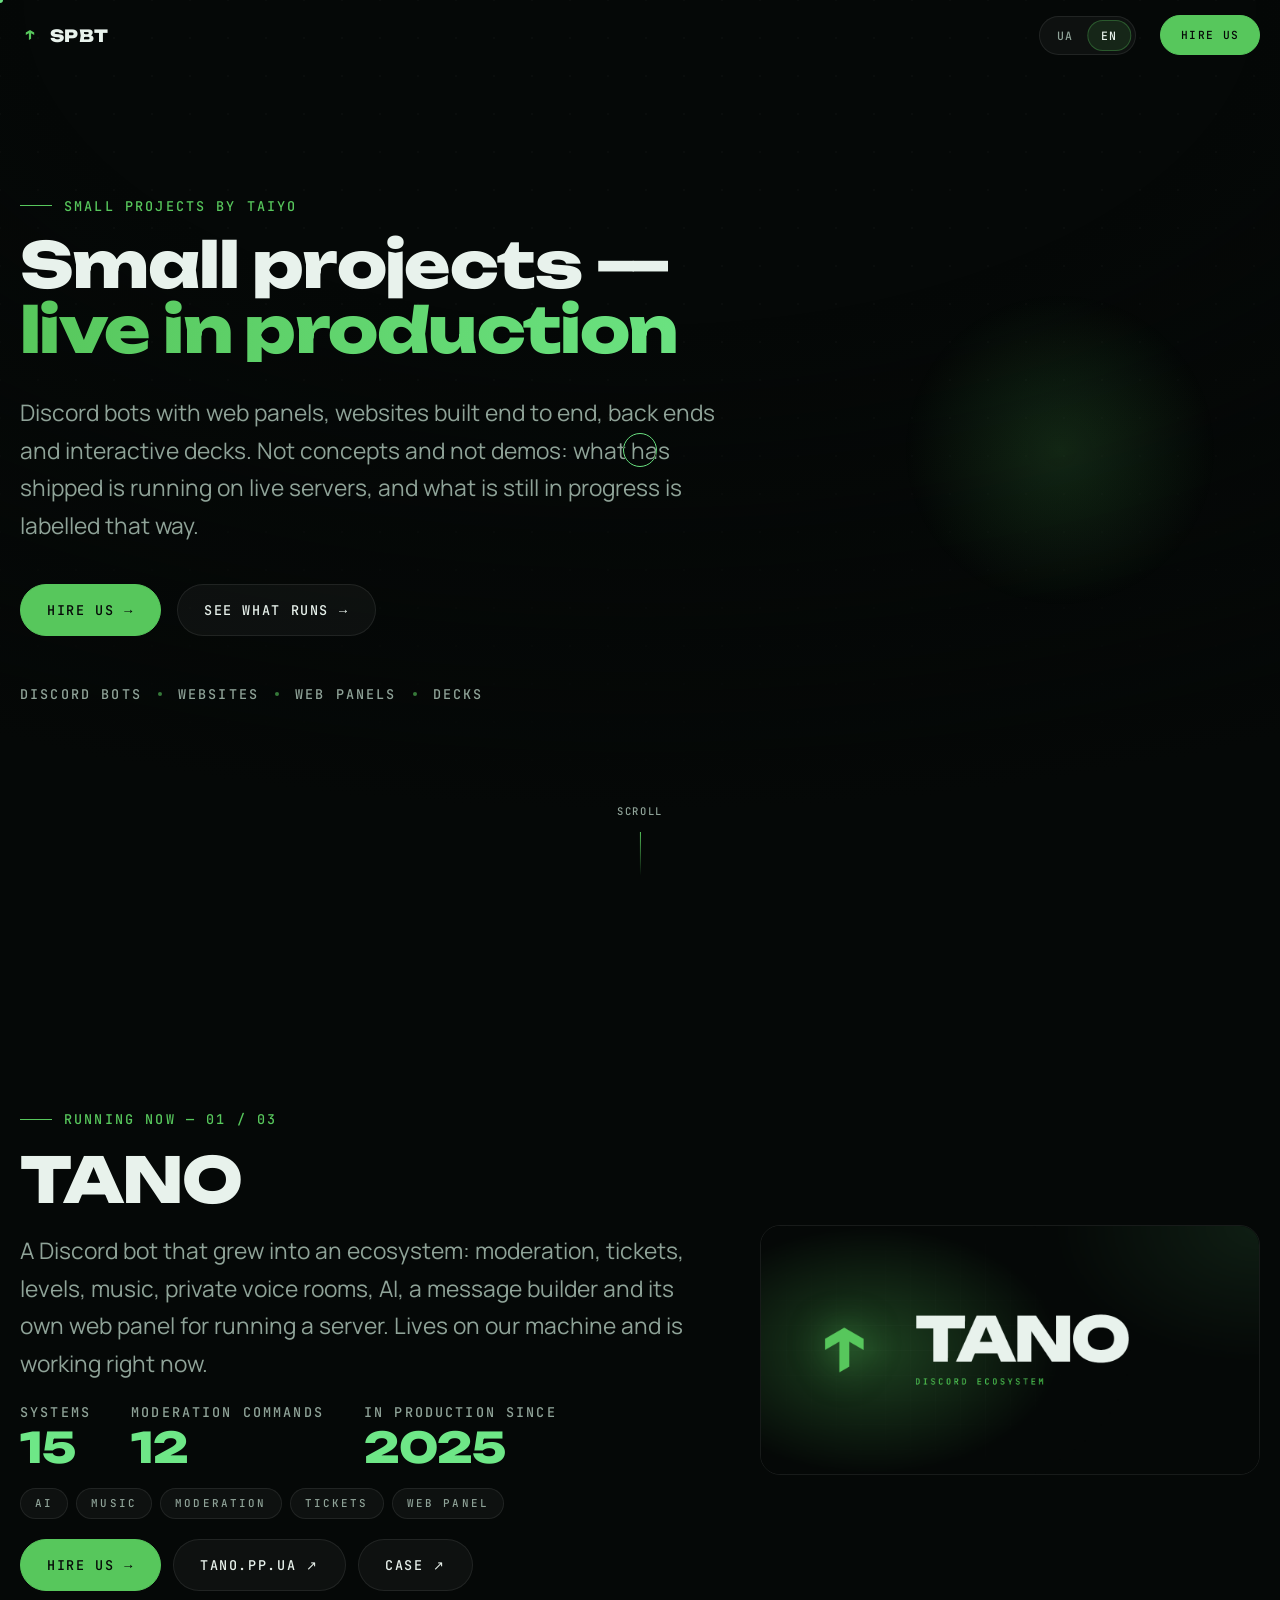
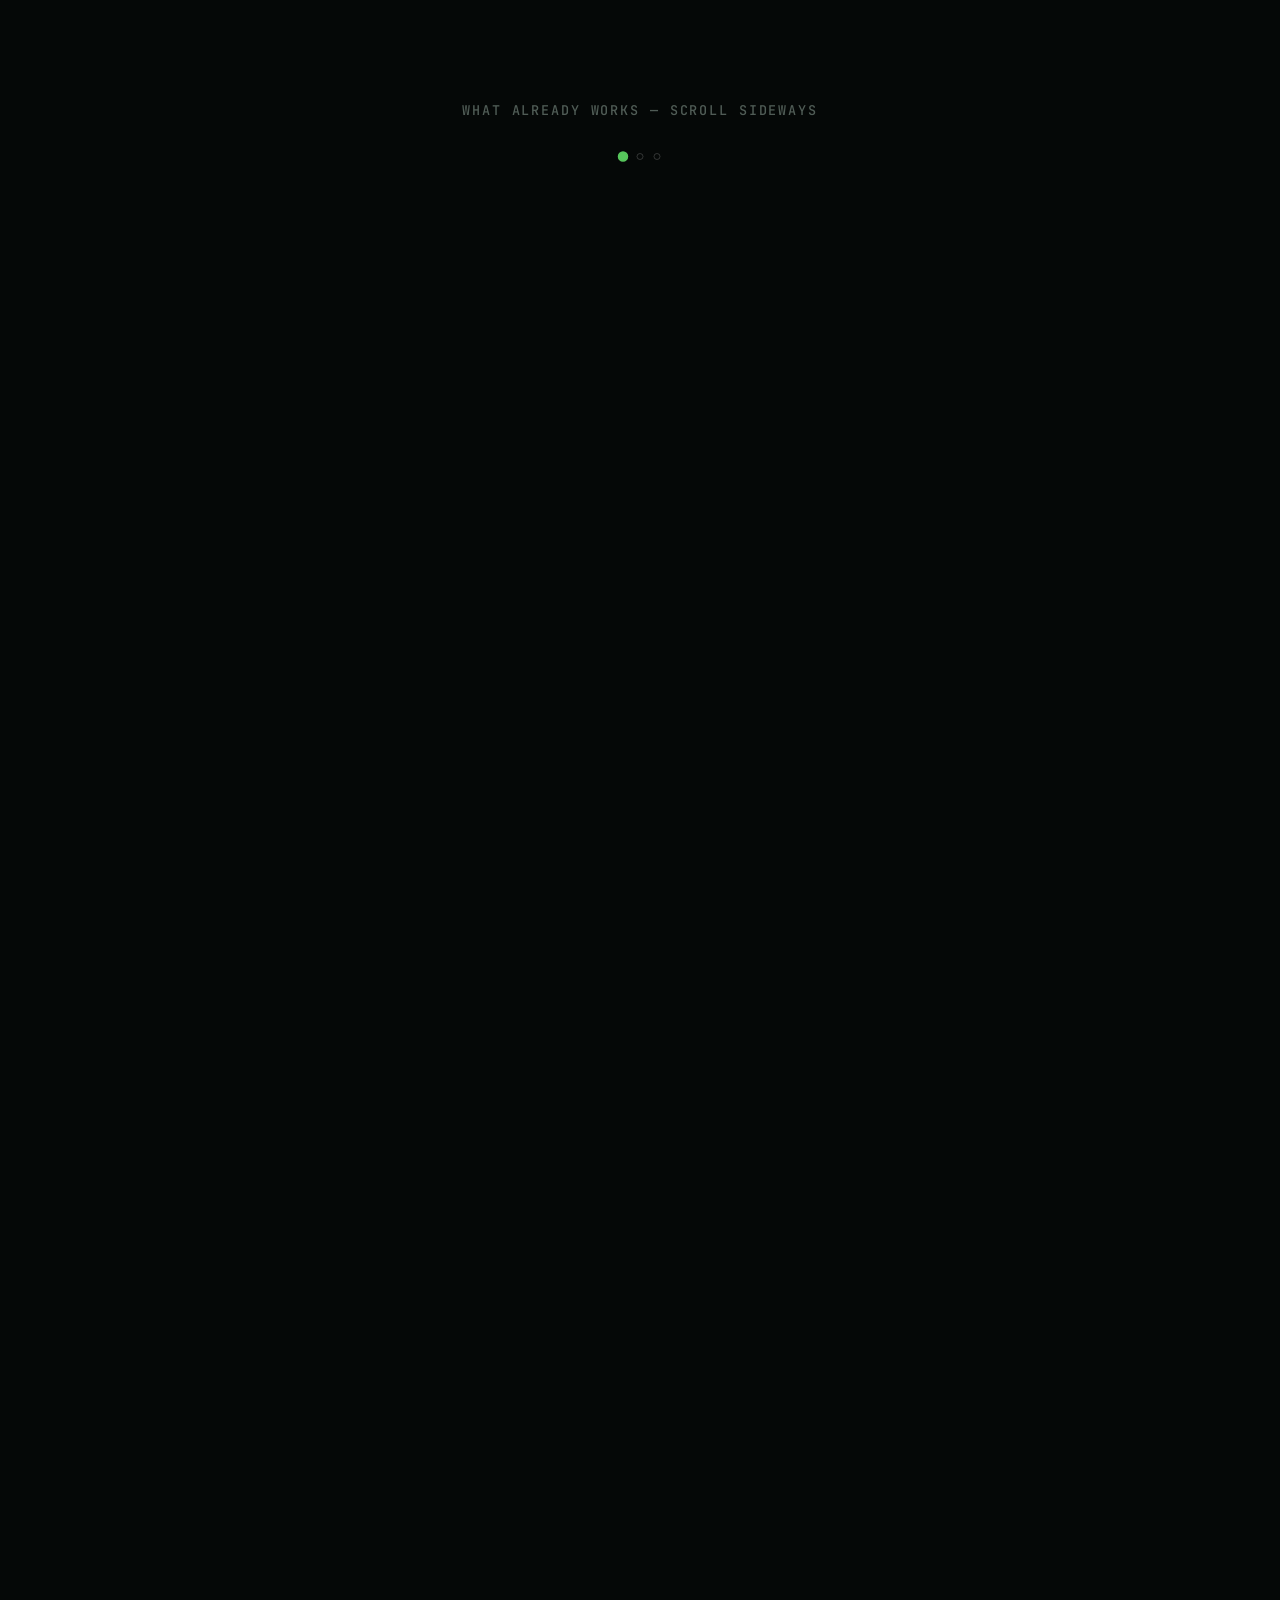
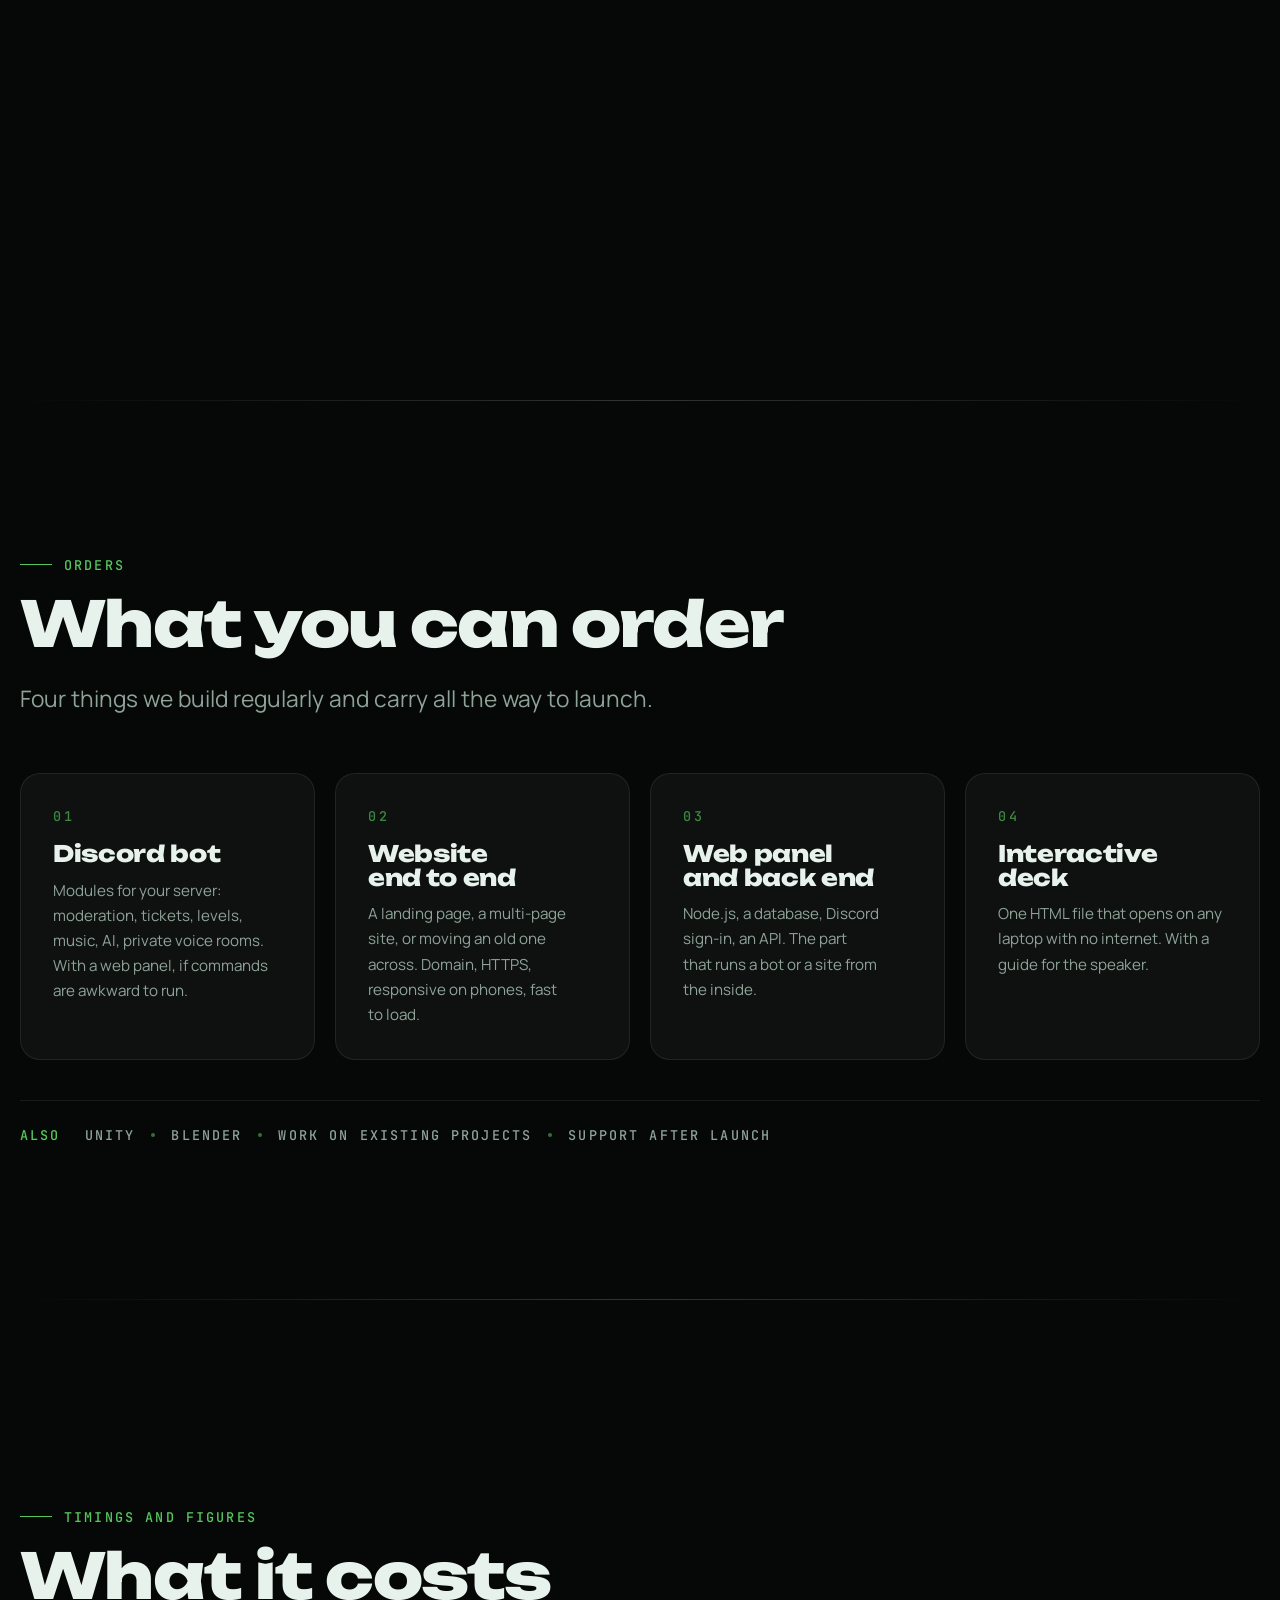
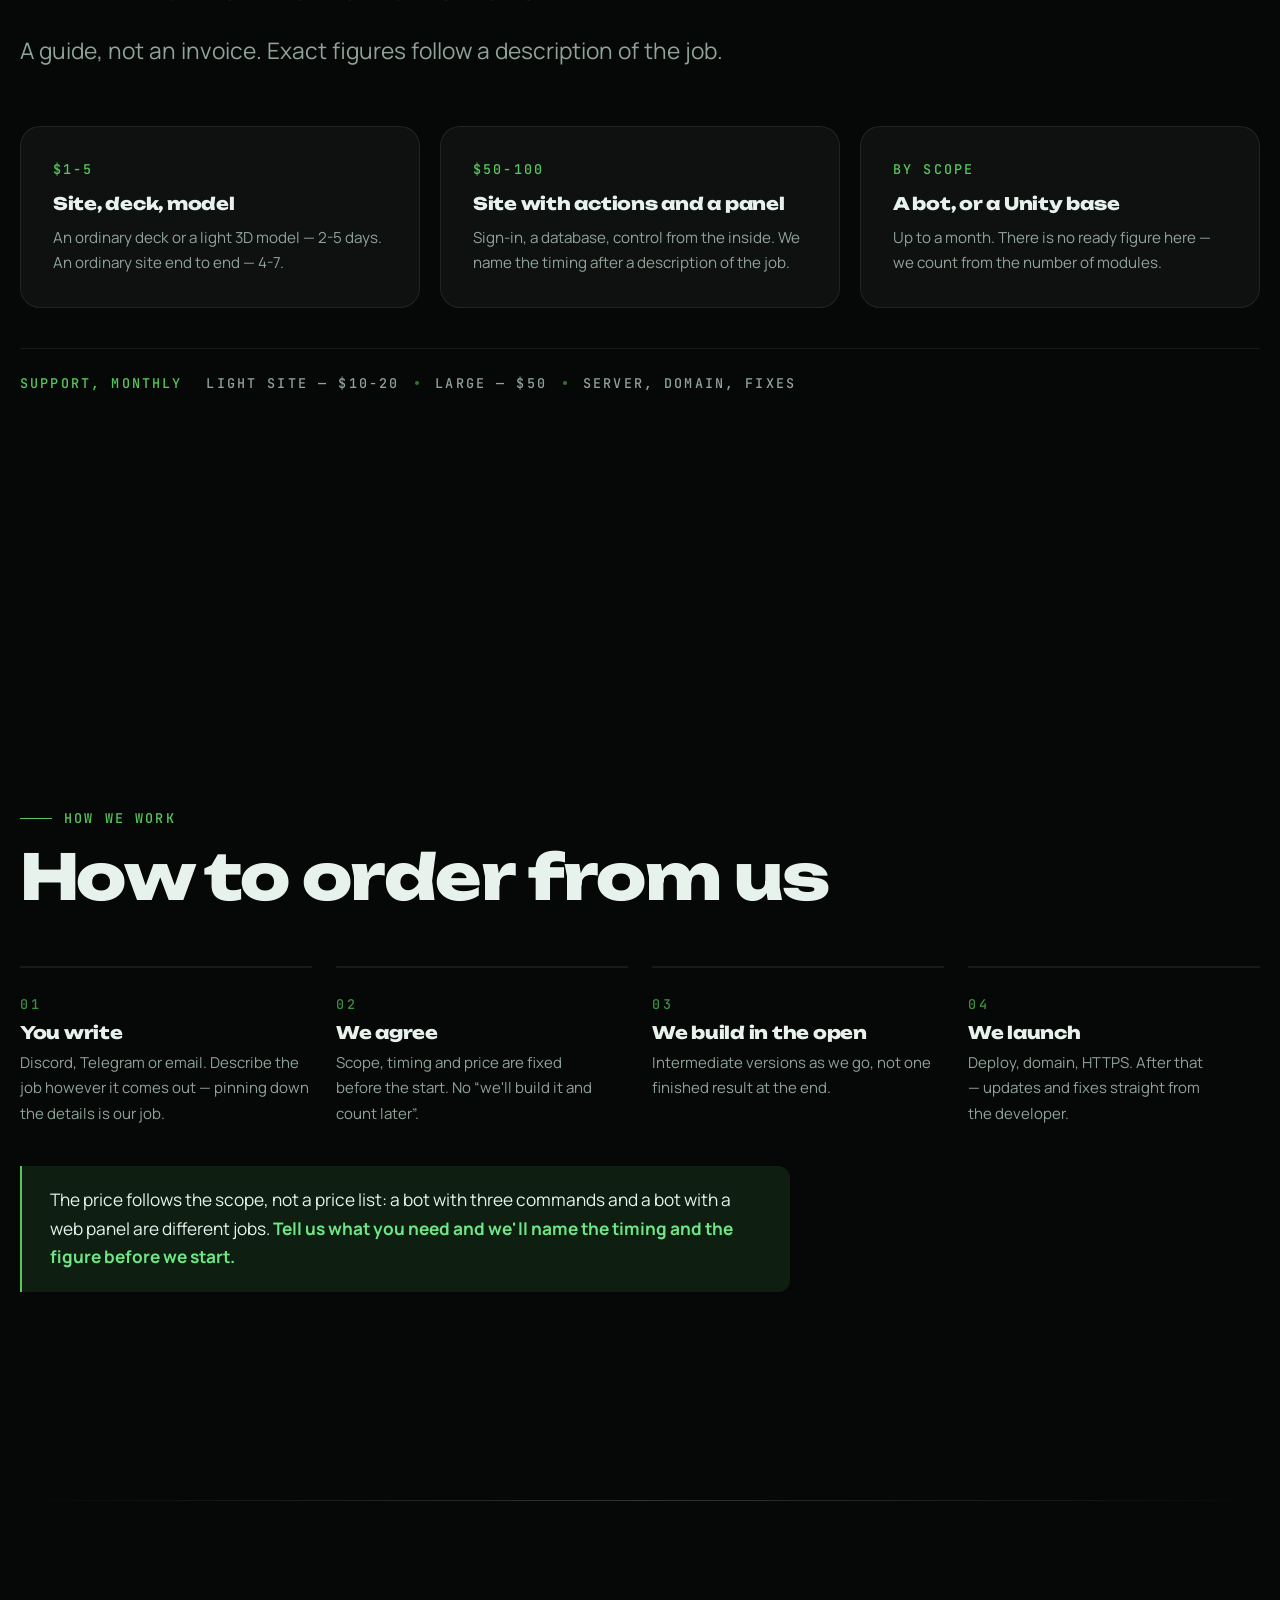
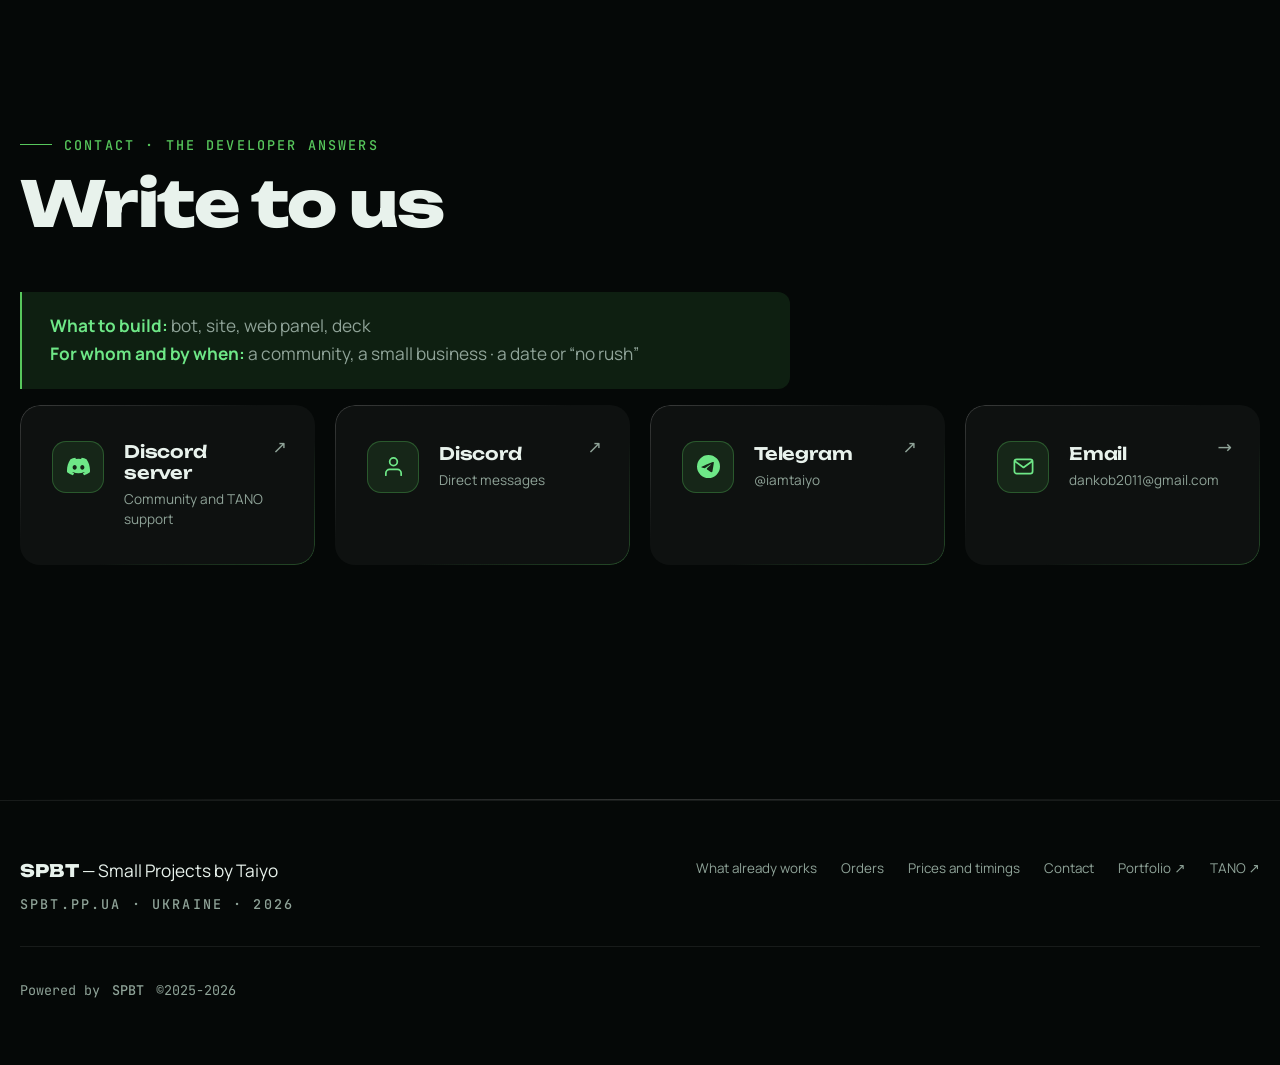
==== en/index.html @ 9261b518 "feat: english twin at /en/, with a language capsule and browser routing The site was Ukrainian-only " ====
<!doctype html>
<!-- English twin of /. Same structure, same ids, same root-absolute asset
     paths (they resolve from this subdirectory too), same `slides` scope for
     the scroll-snap layout. Kept as a real page rather than a JS dictionary so
     both languages are indexable and either URL can be shared directly — the
     same decision the portfolio made at taiyo.is-a.dev/en/. -->
<html lang="en" class="slides">
<head>
<meta charset="utf-8">
<meta name="viewport" content="width=device-width,initial-scale=1">
<script>
  document.documentElement.classList.add('js');
  window.__spbtFailsafe = setTimeout(function () {
    document.documentElement.classList.add('js-stalled');
  }, 2500);

  /* Language memory, no routing. Clicking UA or EN records the choice so the
     Ukrainian root stops guessing on every later visit; see the longer note in
     the head of /index.html, which is the only page that ever redirects. This
     page never sends anyone away: a /en/ link that somebody shared has to open
     in English no matter what browser receives it. */
  (function () {
    document.addEventListener('click', function (e) {
      var opt = e.target && e.target.closest && e.target.closest('[data-lang]');
      if (!opt) return;
      try { localStorage.setItem('spbt-lang', opt.getAttribute('data-lang')); } catch (err) {}
    });
  })();
</script>
<title>SPBT — Discord bots, websites and interactive decks, built to order</title>
<meta name="description" content="SPBT (Small Projects by Taiyo) — Discord bots with web panels, websites built end to end, back ends and interactive presentations, made to order. See what is already running, then write to the developer directly.">
<meta name="author" content="Taiyo Asano">
<meta name="theme-color" content="#050807">
<link rel="icon" href="/assets/img/favicon.svg" type="image/svg+xml">
<link rel="canonical" href="https://spbt.pp.ua/en/">
<link rel="alternate" hreflang="uk" href="https://spbt.pp.ua/">
<link rel="alternate" hreflang="en" href="https://spbt.pp.ua/en/">
<link rel="alternate" hreflang="x-default" href="https://spbt.pp.ua/">
<meta property="og:type" content="website">
<meta property="og:locale" content="en_US">
<meta property="og:locale:alternate" content="uk_UA">
<meta property="og:site_name" content="SPBT">
<meta property="og:title" content="SPBT — Discord bots, websites and interactive decks, built to order">
<meta property="og:description" content="Small projects, live in production. Discord bots with web panels, websites built end to end, back ends and interactive decks. Write to the developer directly.">
<meta property="og:url" content="https://spbt.pp.ua/en/">
<meta property="og:image" content="https://spbt.pp.ua/assets/img/og.png">
<meta name="twitter:card" content="summary_large_image">
<meta name="twitter:title" content="SPBT — Discord bots, websites and interactive decks, built to order">
<meta name="twitter:description" content="Small projects, live in production. Bots, websites, back ends, decks. Write to the developer directly.">
<meta name="twitter:image" content="https://spbt.pp.ua/assets/img/og.png">
<!-- Latin subsets here, Cyrillic on the Ukrainian page — the preload should
     match the text this document actually renders. -->
<link rel="preload" href="/assets/fonts/unbounded-800-latin.woff2" as="font" type="font/woff2" crossorigin>
<link rel="preload" href="/assets/fonts/manrope-400-latin.woff2" as="font" type="font/woff2" crossorigin>
<link rel="stylesheet" href="/assets/css/base.css">
<link rel="stylesheet" href="/assets/css/layout.css">
<link rel="stylesheet" href="/assets/css/components.css">
<link rel="stylesheet" href="/assets/css/spbt.css">
<script type="module" src="/assets/js/site.js"></script>
</head>
<body>
<canvas id="bg-grid" aria-hidden="true"></canvas>
<div class="cursor-dot" aria-hidden="true"></div>
<div class="cursor-ring" aria-hidden="true"></div>
<div class="page-wipe" aria-hidden="true"></div>

<a class="u-sr" href="#work">Skip to content</a>

<header class="nav" data-nav>
  <div class="nav__inner">
    <a class="nav__logo" href="#top" aria-label="SPBT — back to top">
      <svg viewBox="0 0 2000 2000" aria-hidden="true"><polygon points="1000,510 1420,755 1420,1000 1108,818 1108,1364 892,1490 892,818 580,1000 580,755" fill="currentColor"/></svg>
      SPBT
    </a>

    <!-- `lang--en` slides the pill indicator across to the second option. -->
    <div class="lang lang--en" role="group" aria-label="Site language">
      <span class="lang__slider" aria-hidden="true"></span>
      <a class="lang__opt" href="/" data-lang="uk" lang="uk" hreflang="uk">UA</a>
      <a class="lang__opt is-on" href="/en/" data-lang="en" aria-current="true" lang="en" hreflang="en">EN</a>
    </div>

    <a class="btn btn--sm btn--primary nav__cta" data-magnetic href="#contact">Hire us</a>
  </div>
</header>

<main>

  <!-- ═══ 01 · Hero ══════════════════════════════════════════════════ -->
  <section class="hero snap" id="top">
    <div class="hero__inner u-container">
      <div class="hero__copy">
        <p class="u-mono u-eyebrow" data-reveal>Small Projects by Taiyo</p>
        <!-- No full stop, and a non-breaking space before the dash: the dash
             must not be left alone on a line if the line does wrap. The line
             lengths here are measured, not decorative — see the note on
             .hero__title in assets/css/spbt.css. -->
        <h1 class="hero__title">
          <span data-type-in>Small projects&nbsp;—</span>
          <span class="u-outline" data-reveal data-reveal-delay="2">live in production</span>
        </h1>
        <!-- This used to promise "everything on this page already works" — and
             the page itself said otherwise, marking the school site as work in
             progress in three places. There is one such mark left now (a clause
             in the "Websites end to end" panel), but the rule stands: a promise
             your own copy contradicts costs more than a modest one. -->
        <p class="hero__lead" data-reveal data-reveal-delay="1">
          Discord bots with web panels, websites built end to end, back ends and
          interactive decks. Not concepts and not demos: what has shipped is running
          on live servers, and what is still in progress is labelled that way.
        </p>
        <div class="hero__actions" data-reveal data-reveal-delay="2">
          <a class="btn btn--primary" data-magnetic href="#contact">Hire us <span aria-hidden="true">→</span></a>
          <a class="btn" data-magnetic href="#work">See what runs <span aria-hidden="true">→</span></a>
        </div>
        <ul class="hero__tags u-mono" data-reveal data-reveal-delay="3">
          <li>Discord bots</li><li>Websites</li><li>Web panels</li><li>Decks</li>
        </ul>
      </div>

      <div class="hero__visual" data-reveal data-reveal-delay="2">
        <div class="glyph-card">
          <canvas id="hero-mark" aria-hidden="true"></canvas>
        </div>
      </div>
    </div>
    <div class="hero__scroll u-mono" aria-hidden="true"><span>Scroll</span><i></i></div>
  </section>

  <!-- ═══ 02–04 · What already works, horizontally ═══════════════════
       The same decision as on the portfolio: the section is three screens
       tall, holds a sticky stage, and the panels move by translateX driven by
       the progress of ordinary vertical scrolling. The scroll stays native —
       scrollbar, keys and find-in-page all work. Three invisible anchors give
       one snap point per panel.                                          -->
  <section class="pjtrack" id="work" aria-labelledby="work-title" data-pjtrack>
    <!-- A section heading that occupies no pixels. `.u-sr` (base.css:195) is
         position:absolute, so the sticky stage, the three anchors and the
         track's progress stay exactly where they were.
         A visible heading cannot go inside the stage without new CSS: the row
         is height:100% and the stage is overflow:clip, so any block in the flow
         pushes the panels down by its own height and clips the same amount off
         the bottom, and then hides under the fixed bar (the stage sits at
         top:0). The visible framing is carried by the panel eyebrows;
         `.pjtrack__hint` repeats the section name. -->
    <h2 class="u-sr" id="work-title">What already works</h2>
    <span class="pjtrack__anchor pjtrack__anchor--1" aria-hidden="true"></span>
    <span class="pjtrack__anchor pjtrack__anchor--2" aria-hidden="true"></span>
    <span class="pjtrack__anchor pjtrack__anchor--3" aria-hidden="true"></span>

    <div class="pjtrack__stage">
      <div class="pjtrack__row" data-pjrow>

        <article class="pjslide pj" id="tano">
          <div class="u-container pj__inner">
            <div class="pj__copy">
              <p class="u-mono u-eyebrow" data-reveal>Running now — 01 / 03</p>
              <h3 class="pj__title" data-reveal data-reveal-delay="1">TANO</h3>
              <p class="pj__lead" data-reveal data-reveal-delay="2">
                A Discord bot that grew into an ecosystem: moderation, tickets, levels,
                music, private voice rooms, AI, a message builder and its own web panel
                for running a server. Lives on our machine and is working right now.
              </p>
              <dl class="stats" data-reveal data-reveal-delay="3">
                <div><dt class="u-mono">Systems</dt><dd data-counter="15">15</dd></div>
                <div><dt class="u-mono">Moderation commands</dt><dd data-counter="12">12</dd></div>
                <div><dt class="u-mono">In production since</dt><dd>2025</dd></div>
              </dl>
              <ul class="chips u-mono" data-reveal data-reveal-delay="4">
                <li>AI</li><li>Music</li><li>Moderation</li><li>Tickets</li><li>Web panel</li>
              </ul>
              <div class="card__actions" data-reveal data-reveal-delay="5">
                <!-- The green button on every proof panel points inward, at
                     #contact. All three used to be external: a page whose job
                     is to sell was sending the visitor away with its loudest
                     button. The proof is still here, just secondary.
                     The label is short (matching the bar and the hero): with a
                     longer one the three buttons measure past the text column
                     at 901px and wrap to a second row, and this panel cannot
                     grow — it is height:100% inside a stage with overflow:clip,
                     so the extra row is clipped rather than scrolled. -->
                <a class="btn btn--primary" data-magnetic href="#contact">Hire us <span aria-hidden="true">→</span></a>
                <a class="btn" data-magnetic href="https://tano.pp.ua/" target="_blank" rel="noopener">tano.pp.ua <span aria-hidden="true">↗</span></a>
                <!-- The case study exists in Ukrainian only, and this is the
                     one panel that cannot afford to say so on screen: with the
                     portfolio's visible `UA` marker the three buttons measured
                     past the 458px copy column at 901px and wrapped, which cost
                     the panel 163px it does not have. So the fact is carried by
                     hreflang and by the accessible name instead — the decks
                     panel below has room and does show the marker.
                     aria-label also disambiguates: two links read "Case". -->
                <a class="btn" data-magnetic href="https://taiyo.is-a.dev/tano/" target="_blank" rel="noopener"
                   hreflang="uk" aria-label="TANO case study, in Ukrainian">Case <span aria-hidden="true">↗</span></a>
              </div>
            </div>
            <div class="pj__visual" data-reveal data-reveal-delay="2">
              <img src="/assets/img/tano-banner.png" width="1280" height="640" loading="lazy"
                   alt="The TANO logo: a green arrow-T and the TANO wordmark on a dark background">
            </div>
          </div>
        </article>

        <article class="pjslide pj" id="sites">
          <div class="u-container pj__inner">
            <div class="pj__copy">
              <p class="u-mono u-eyebrow" data-reveal>Running now — 02 / 03</p>
              <!-- "Websites", not "Websites end to end": at display size the
                   longer name took a second line everywhere below 901px, and a
                   line of the heading costs the panel far more than it costs
                   the lead. The scope is in the lead and in the #order card. -->
              <h3 class="pj__title" data-reveal data-reveal-delay="1">Websites</h3>
              <!-- One line, not two, and that is measured rather than guessed.
                   The panel sits in a stage with overflow:clip, and in the
                   760-900px band at a 700px window height the row of buttons
                   was being clipped: by 27px before the figures strip, 51px
                   with it. Every line of the lead costs 34px, so the one-line
                   version buys 17px. The clause about the school site stays —
                   the hero's promise that unfinished work is labelled rests
                   on it. -->
              <p class="pj__lead" data-reveal data-reveal-delay="2">
                Markup, back end, domain, HTTPS, deploy. A school site in progress.
              </p>
              <!-- The tail of this paragraph (static, no frameworks, self-hosted
                   fonts, zero dependencies) moved into the figures: the same
                   claim, but readable in half a second. Each number is one
                   action to verify:
                     0  — the repository has no package.json, no lock file, no
                          node_modules and no external host;
                     26 — how many tests tools/check.test.mjs passes;
                     3  — Unbounded, Manrope, JetBrains Mono: three FAMILIES
                          across 14 @font-face blocks. There are 14 .woff2 files
                          too, which is why the label says families — otherwise
                          the number would contradict assets/fonts itself.
                   The paragraph no longer names taiyo.is-a.dev: that site has
                   its own suite with a different count, and two different
                   numbers under an identical "Tests" label on two sites that
                   link to each other would read as a mistake. -->
              <dl class="stats" data-reveal data-reveal-delay="3">
                <div><dt class="u-mono">Dependencies</dt><dd data-counter="0">0</dd></div>
                <div><dt class="u-mono">Tests</dt><dd data-counter="26">26</dd></div>
                <div><dt class="u-mono">Font families</dt><dd data-counter="3">3</dd></div>
              </dl>
              <ul class="chips u-mono" data-reveal data-reveal-delay="4">
                <li>Static</li><li>Node.js</li><li>GitHub Pages</li><li>Own server</li><li>Responsive</li>
              </ul>
              <div class="card__actions" data-reveal data-reveal-delay="5">
                <a class="btn btn--primary" data-magnetic href="#contact">Order a site <span aria-hidden="true">→</span></a>
                <a class="btn" data-magnetic href="https://taiyo.is-a.dev/en/" target="_blank" rel="noopener">taiyo.is-a.dev <span aria-hidden="true">↗</span></a>
              </div>
            </div>
            <!-- The screenshot of the school site was removed from here. The
                 panel is titled "Running now" and its largest object was a
                 project stamped "SOON": the picture contradicted its own
                 caption. The unlaunched project gets exactly the space the
                 lead above gives it, so a typographic plate from
                 components.css holds the column instead — the same device the
                 portfolio uses for projects with no screenshot worth showing.
                 ftl-shot.jpg stays in assets/img until launch day. -->
            <div class="pj__visual pj__visual--type" data-reveal data-reveal-delay="2" aria-hidden="true">
              <span class="pj__wordmark">spbt</span>
              <span class="pj__wordsub u-mono">.pp.ua</span>
            </div>
          </div>
        </article>

        <article class="pjslide pj" id="decks">
          <div class="u-container pj__inner">
            <div class="pj__copy">
              <p class="u-mono u-eyebrow" data-reveal>Running now — 03 / 03</p>
              <h3 class="pj__title" data-reveal data-reveal-delay="1">Interactive decks</h3>
              <p class="pj__lead" data-reveal data-reveal-delay="2">
                A talk driven from a clicker. “Play, Emotions &amp; AI” for
                UATEFL Lviv 2026 — commissioned by Olena Kobzar, published with her consent.
              </p>
              <!-- Only what already stands next to it was cut: "embedded fonts"
                   and "one file" are the chips below, "interactive slides" is
                   the panel heading. The paragraph keeps the occasion, the
                   clicker (which has no chip) and the client's consent, which
                   must not be removed.
                   The numbers come from the case study this panel opens,
                   taiyo.is-a.dev/decks/: ten slides, about eighteen minutes,
                   two interactive moments with the room. The minutes did not
                   make it in precisely because they are "about": the strip
                   shows exact values, and one approximate figure would teach
                   the reader to treat them all as approximate.
                   "Files" and "Moments" carry no data-counter on purpose:
                   motion.js blanks the content and rolls up, so a target of 1
                   shows "0" for the first ~140ms and a target of 2 for ~58ms.
                   That is the exact opposite of the claim under the label. -->
              <dl class="stats" data-reveal data-reveal-delay="3">
                <div><dt class="u-mono">Files</dt><dd>1</dd></div>
                <div><dt class="u-mono">Slides</dt><dd data-counter="10">10</dd></div>
                <div><dt class="u-mono">Moments with the room</dt><dd>2</dd></div>
              </dl>
              <ul class="chips u-mono" data-reveal data-reveal-delay="4">
                <li>One file</li><li>Offline</li><li>Embedded fonts</li><li>Speaker guide</li>
              </ul>
              <div class="card__actions" data-reveal data-reveal-delay="5">
                <!-- This used to be "#order" — that is, backwards, to the slide
                     listing the services. "Order" on this page has to lead to
                     one place, and that is #contact, as in the bar and in the
                     hero. -->
                <a class="btn btn--primary" data-magnetic href="#contact">Order a deck <span aria-hidden="true">→</span></a>
                <a class="btn" data-magnetic href="https://taiyo.is-a.dev/decks/" target="_blank" rel="noopener"
                   hreflang="uk" aria-label="Deck case study, in Ukrainian">Case <span class="u-mono">UA</span> <span aria-hidden="true">↗</span></a>
              </div>
            </div>
            <div class="pj__visual" data-reveal data-reveal-delay="2">
              <img src="/assets/img/deck-shot.jpg" width="1100" height="688" loading="lazy"
                   alt="Title slide of the Play, Emotions and AI deck with the talk title and the speaker's details">
            </div>
          </div>
        </article>

      </div><!-- /.pjtrack__row -->

      <div class="pjtrack__dots" data-pjdots aria-hidden="true">
        <span class="is-on"></span><span></span><span></span>
      </div>
      <p class="pjtrack__hint u-mono" aria-hidden="true">What already works — scroll sideways</p>
    </div><!-- /.pjtrack__stage -->
  </section>

  <!-- ═══ 05 · What you can order ════════════════════════════════════ -->
  <section class="section section--soft snap" id="order" aria-labelledby="order-title">
    <div class="u-container">
      <p class="u-mono u-eyebrow" data-reveal>Orders</p>
      <h2 class="section__title" id="order-title" data-reveal data-reveal-delay="1">What you can order</h2>
      <p class="section__lead" data-reveal data-reveal-delay="2">
        Four things we build regularly and carry all the way to launch.
      </p>
      <div class="cards cards--offer">
        <article class="card card--skill" data-tilt data-reveal data-reveal-delay="1">
          <span class="card__num u-mono">01</span>
          <h3>Discord bot</h3>
          <p>Modules for your server: moderation, tickets, levels, music, AI,
             private voice rooms. With a web panel, if commands are awkward to run.</p>
        </article>
        <article class="card card--skill" data-tilt data-reveal data-reveal-delay="2">
          <span class="card__num u-mono">02</span>
          <h3>Website end to end</h3>
          <p>A landing page, a multi-page site, or moving an old one across. Domain,
             HTTPS, responsive on phones, fast to load.</p>
        </article>
        <article class="card card--skill" data-tilt data-reveal data-reveal-delay="3">
          <span class="card__num u-mono">03</span>
          <h3>Web panel and back end</h3>
          <p>Node.js, a database, Discord sign-in, an API. The part that runs a bot
             or a site from the inside.</p>
        </article>
        <article class="card card--skill" data-tilt data-reveal data-reveal-delay="4">
          <span class="card__num u-mono">04</span>
          <h3>Interactive deck</h3>
          <p>One HTML file that opens on any laptop with no internet. With a guide
             for the speaker.</p>
        </article>
      </div>
      <div class="also" data-reveal data-reveal-delay="5">
        <p class="also__label u-mono">Also</p>
        <ul class="facts u-mono">
          <li>Unity</li><li>Blender</li><li>Work on existing projects</li><li>Support after launch</li>
        </ul>
      </div>
    </div>
  </section>

  <!-- ═══ 06 · What it costs ═════════════════════════════════════════
       A slide of its own rather than a line inside each #order card. Two
       reasons. Content: four cards do not map onto three price steps — a deck
       and a site cost the same, and a bot has no figure at all — so a card
       would have to either invent a number or leave a hole. Height: #order
       already overflows a slide (measured 866px of content in a 901×800
       window), and another line per card would only deepen that.
       In the mandatory-snap band (901px and wider) this slide holds 697-800px:
       shorter than #order at every width, but NOT the shortest — #how is
       shorter than this one from ~950px up.

       `.pairs` holds exactly three items, and that is not taste: three tracks
       ask for 3×260 + 2×20 = 820px, and the narrowest container in snap mode
       (a 901px window) gives 861px. A fourth would break the row into 3+1 —
       the same failure the #order cards had to fix with a media query, and
       there is no new CSS here.

       `.facts` in the support strip has to stay on one line. With a longer
       third item it wrapped in the 931-1015px band, `.also` grew from 45px to
       113px, and the slide became 804px in an 800px window — overflow inside
       mandatory snap. Budget: the label plus the gap cost ~204px, leaving
       ~657px of 861px for `.facts`.                                     -->
  <section class="section snap" id="price">
    <div class="u-container">
      <p class="u-mono u-eyebrow" data-reveal>Timings and figures</p>
      <h2 class="section__title" data-reveal data-reveal-delay="1">What it costs</h2>
      <p class="section__lead" data-reveal data-reveal-delay="2">
        A guide, not an invoice. Exact figures follow a description of the job.
      </p>
      <!-- The tag is a <div>, not a <p>. In components.css `.pair p` (line 469)
           is a class plus a type, so it outweighs `.pair__tag` (line 470) and
           takes both its colour and its bottom margin: the green figure would
           turn grey and collide with the heading. The same trap already caught
           the portfolio, where `.tl__year` sits in a <p> inside `.tl__node`. -->
      <ul class="pairs">
        <li class="pair" data-reveal data-reveal-delay="1">
          <div class="pair__tag u-mono">$1-5</div>
          <h3>Site, deck, model</h3>
          <p>An ordinary deck or a light 3D model — 2-5 days. An ordinary site end
             to end — 4-7.</p>
        </li>
        <li class="pair" data-reveal data-reveal-delay="2">
          <div class="pair__tag u-mono">$50-100</div>
          <h3>Site with actions and a panel</h3>
          <p>Sign-in, a database, control from the inside. We name the timing
             after a description of the job.</p>
        </li>
        <li class="pair" data-reveal data-reveal-delay="3">
          <div class="pair__tag u-mono">By scope</div>
          <h3>A bot, or a Unity base</h3>
          <p>Up to a month. There is no ready figure here — we count from the
             number of modules.</p>
        </li>
      </ul>
      <!-- Support is a different product from a build: it is monthly and has no
           "done". So it is not a fourth .pair but the same quiet `.also` line
           that marks, under the #order cards, "this exists too, but it is not
           what we sell". -->
      <div class="also" data-reveal data-reveal-delay="4">
        <p class="also__label u-mono">Support, monthly</p>
        <ul class="facts u-mono">
          <li>Light site — $10-20</li><li>Large — $50</li><li>Server, domain, fixes</li>
        </ul>
      </div>
    </div>
  </section>

  <!-- ═══ 07 · How to order ══════════════════════════════════════════ -->
  <section class="section snap" id="how">
    <div class="u-container">
      <p class="u-mono u-eyebrow" data-reveal>How we work</p>
      <h2 class="section__title" data-reveal data-reveal-delay="1">How to order from us</h2>
      <div class="flow">
        <div class="flow__step" data-reveal data-reveal-delay="1">
          <span class="flow__num u-mono">01</span>
          <h3>You write</h3>
          <p>Discord, Telegram or email. Describe the job however it comes out —
             pinning down the details is our job.</p>
        </div>
        <div class="flow__step" data-reveal data-reveal-delay="2">
          <span class="flow__num u-mono">02</span>
          <h3>We agree</h3>
          <p>Scope, timing and price are fixed before the start. No “we'll build it
             and count later”.</p>
        </div>
        <div class="flow__step" data-reveal data-reveal-delay="3">
          <span class="flow__num u-mono">03</span>
          <h3>We build in the open</h3>
          <p>Intermediate versions as we go, not one finished result at the end.</p>
        </div>
        <div class="flow__step" data-reveal data-reveal-delay="4">
          <span class="flow__num u-mono">04</span>
          <h3>We launch</h3>
          <p>Deploy, domain, HTTPS. After that — updates and fixes straight from
             the developer.</p>
        </div>
      </div>
      <p class="note" data-reveal data-reveal-delay="5">
        The price follows the scope, not a price list: a bot with three commands
        and a bot with a web panel are different jobs.
        <strong>Tell us what you need and we'll name the timing and the figure before we start.</strong>
      </p>
    </div>
  </section>

  <!-- ═══ 08 · Contact ═══════════════════════════════════════════════ -->
  <section class="section section--soft snap" id="contact">
    <div class="u-container">
      <p class="u-mono u-eyebrow" data-reveal>Contact · the developer answers</p>
      <h2 class="section__title" data-reveal data-reveal-delay="1">Write to us</h2>
      <!-- These same questions used to stand here as prose, and they did not
           solve the blank-page problem: reading a list and then starting from
           nothing in Discord is still starting from nothing. Now they are lines
           you can select, copy and fill in; the grey text is an example of the
           scale of an answer, to be replaced rather than left.

           There is no lead, and there are two lines rather than three. The
           slide is 100svh tall, and there were exactly 33px of room above
           `.tiles` in a 1024×768 window: `.note` costs 126px plus the 16px
           bottom margin of a <p> (base.css:118 — spbt.css only gives it a
           margin-top), whereas `.section__lead` gives back only 61px. The
           three-line version measured 780px at 1024×768 even without a lead —
           12px past the screen; the two-line version is 751px and fits
           everywhere mandatory snap is active. Shortening the heading is
           pointless: even at twenty characters it sat on one line, because
           `.section__title` is max-width:min(20ch,100%) and 20ch of the display
           face is wider than the container, so the limit never bites.

           The promise "we'll name the timing and the figure" already stands one
           slide up, in the `.note` of #how, so the lead lost nothing. The word
           "copy" is deliberately outside the block: everything inside it lands
           in the clipboard along with the lines. -->
      <p class="note" data-reveal data-reveal-delay="2">
        <strong>What to build:</strong> <span class="u-muted">bot, site, web panel, deck</span><br>
        <strong>For whom and by when:</strong> <span class="u-muted">a community, a small business · a date or “no rush”</span>
      </p>
      <ul class="tiles">
        <li><a class="tile" data-magnetic data-reveal data-reveal-delay="1"
               href="https://discord.com/invite/b8QpW8W6fR" target="_blank" rel="noopener">
          <span class="tile__icon" aria-hidden="true"><svg viewBox="0 0 24 24" fill="currentColor"><path d="M20.317 4.37a19.79 19.79 0 0 0-4.885-1.515.074.074 0 0 0-.079.037c-.21.375-.444.865-.608 1.25a18.27 18.27 0 0 0-5.487 0 12.64 12.64 0 0 0-.617-1.25.077.077 0 0 0-.079-.037A19.736 19.736 0 0 0 3.677 4.37a.07.07 0 0 0-.032.027C.533 9.046-.32 13.58.099 18.058a.082.082 0 0 0 .031.056 19.9 19.9 0 0 0 5.993 3.03.078.078 0 0 0 .084-.028c.462-.63.874-1.295 1.226-1.994a.076.076 0 0 0-.041-.106 13.1 13.1 0 0 1-1.872-.892.077.077 0 0 1-.008-.128c.126-.094.252-.192.372-.291a.074.074 0 0 1 .078-.01c3.928 1.793 8.18 1.793 12.061 0a.074.074 0 0 1 .079.009c.12.099.246.198.373.292a.077.077 0 0 1-.007.128c-.598.35-1.22.644-1.873.891a.077.077 0 0 0-.04.107c.36.698.772 1.363 1.225 1.993a.076.076 0 0 0 .084.029 19.84 19.84 0 0 0 6.002-3.03.077.077 0 0 0 .032-.055c.5-5.177-.838-9.674-3.549-13.66a.061.061 0 0 0-.031-.029ZM8.02 15.331c-1.183 0-2.157-1.086-2.157-2.419 0-1.333.955-2.419 2.157-2.419 1.211 0 2.176 1.095 2.157 2.419 0 1.333-.956 2.419-2.157 2.419Zm7.975 0c-1.183 0-2.157-1.086-2.157-2.419 0-1.333.955-2.419 2.157-2.419 1.211 0 2.176 1.095 2.157 2.419 0 1.333-.946 2.419-2.157 2.419Z"/></svg></span>
          <span class="tile__label">Discord server</span>
          <span class="tile__meta u-muted">Community and TANO support</span>
          <span class="tile__arrow" aria-hidden="true">↗</span>
        </a></li>

        <li><a class="tile" data-magnetic data-reveal data-reveal-delay="2"
               href="https://discord.com/users/1081494299205705738" target="_blank" rel="noopener">
          <span class="tile__icon" aria-hidden="true"><svg viewBox="0 0 24 24" fill="none" stroke="currentColor" stroke-width="1.8" stroke-linecap="round" stroke-linejoin="round"><path d="M20 21v-2a4 4 0 0 0-4-4H8a4 4 0 0 0-4 4v2"/><circle cx="12" cy="7" r="4"/></svg></span>
          <span class="tile__label">Discord</span>
          <span class="tile__meta u-muted">Direct messages</span>
          <span class="tile__arrow" aria-hidden="true">↗</span>
        </a></li>

        <li><a class="tile" data-magnetic data-reveal data-reveal-delay="3"
               href="https://t.me/iamtaiyo" target="_blank" rel="noopener">
          <span class="tile__icon" aria-hidden="true"><svg viewBox="0 0 24 24" fill="currentColor"><path d="M11.944 0A12 12 0 0 0 0 12a12 12 0 0 0 12 12 12 12 0 0 0 12-12A12 12 0 0 0 12 0a12 12 0 0 0-.056 0zm4.962 7.224c.1-.002.321.023.465.14a.506.506 0 0 1 .171.325c.016.093.036.306.02.472-.18 1.898-.962 6.502-1.36 8.627-.168.9-.499 1.201-.82 1.23-.696.065-1.225-.46-1.9-.902-1.056-.693-1.653-1.124-2.678-1.8-1.185-.78-.417-1.21.258-1.91.177-.184 3.247-2.977 3.307-3.23.007-.032.014-.15-.056-.212s-.174-.041-.249-.024c-.106.024-1.793 1.14-5.061 3.345-.48.33-.913.49-1.302.48-.428-.008-1.252-.241-1.865-.44-.752-.245-1.349-.374-1.297-.789.027-.216.325-.437.893-.663 3.498-1.524 5.83-2.529 6.998-3.014 3.332-1.386 4.025-1.627 4.476-1.635z"/></svg></span>
          <span class="tile__label">Telegram</span>
          <span class="tile__meta u-muted">@iamtaiyo</span>
          <span class="tile__arrow" aria-hidden="true">↗</span>
        </a></li>

        <li><a class="tile" data-magnetic data-reveal data-reveal-delay="4" href="mailto:dankob2011@gmail.com">
          <span class="tile__icon" aria-hidden="true"><svg viewBox="0 0 24 24" fill="none" stroke="currentColor" stroke-width="1.8" stroke-linecap="round" stroke-linejoin="round"><rect x="2.5" y="4.5" width="19" height="15" rx="2.5"/><path d="m3 6.5 9 6.5 9-6.5"/></svg></span>
          <span class="tile__label">Email</span>
          <span class="tile__meta u-muted">dankob2011@gmail.com</span>
          <span class="tile__arrow" aria-hidden="true">→</span>
        </a></li>
      </ul>
    </div>
  </section>

</main>

<footer class="footer">
  <div class="u-container footer__inner">
    <div class="footer__brand">
      <p><strong>SPBT</strong> — Small Projects by Taiyo</p>
      <p class="footer__meta u-mono">spbt.pp.ua · Ukraine · 2026</p>
    </div>
    <nav class="footer__nav" aria-label="Footer navigation">
      <a href="#work">What already works</a>
      <a href="#order">Orders</a>
      <a href="#price">Prices and timings</a>
      <a href="#contact">Contact</a>
      <a href="https://taiyo.is-a.dev/en/" target="_blank" rel="noopener">Portfolio <span aria-hidden="true">↗</span></a>
      <a href="https://tano.pp.ua/" target="_blank" rel="noopener">TANO <span aria-hidden="true">↗</span></a>
    </nav>
    <p class="footer__powered">
      Powered by <strong>SPBT</strong> <span>&copy;2025-2026</span>
    </p>
  </div>
</footer>
</body>
</html>
---- assets/css/base.css ----
/* ─── Fonts (self-hosted, latin + cyrillic subsets) ─────────────────────── */
@font-face{font-family:'JetBrains Mono';font-style:normal;font-weight:400;font-display:swap;src:url('/assets/fonts/jetbrains-mono-400-cyrillic.woff2') format('woff2');unicode-range:U+0301, U+0400-045F, U+0490-0491, U+04B0-04B1, U+2116;}
@font-face{font-family:'JetBrains Mono';font-style:normal;font-weight:400;font-display:swap;src:url('/assets/fonts/jetbrains-mono-400-latin.woff2') format('woff2');unicode-range:U+0000-00FF, U+0131, U+0152-0153, U+02BB-02BC, U+02C6, U+02DA, U+02DC, U+0304, U+0308, U+0329, U+2000-206F, U+20AC, U+2122, U+2191, U+2193, U+2212, U+2215, U+FEFF, U+FFFD;}
@font-face{font-family:'JetBrains Mono';font-style:normal;font-weight:500;font-display:swap;src:url('/assets/fonts/jetbrains-mono-500-cyrillic.woff2') format('woff2');unicode-range:U+0301, U+0400-045F, U+0490-0491, U+04B0-04B1, U+2116;}
@font-face{font-family:'JetBrains Mono';font-style:normal;font-weight:500;font-display:swap;src:url('/assets/fonts/jetbrains-mono-500-latin.woff2') format('woff2');unicode-range:U+0000-00FF, U+0131, U+0152-0153, U+02BB-02BC, U+02C6, U+02DA, U+02DC, U+0304, U+0308, U+0329, U+2000-206F, U+20AC, U+2122, U+2191, U+2193, U+2212, U+2215, U+FEFF, U+FFFD;}
@font-face{font-family:'Manrope';font-style:normal;font-weight:400;font-display:swap;src:url('/assets/fonts/manrope-400-cyrillic.woff2') format('woff2');unicode-range:U+0301, U+0400-045F, U+0490-0491, U+04B0-04B1, U+2116;}
@font-face{font-family:'Manrope';font-style:normal;font-weight:400;font-display:swap;src:url('/assets/fonts/manrope-400-latin.woff2') format('woff2');unicode-range:U+0000-00FF, U+0131, U+0152-0153, U+02BB-02BC, U+02C6, U+02DA, U+02DC, U+0304, U+0308, U+0329, U+2000-206F, U+20AC, U+2122, U+2191, U+2193, U+2212, U+2215, U+FEFF, U+FFFD;}
@font-face{font-family:'Manrope';font-style:normal;font-weight:500;font-display:swap;src:url('/assets/fonts/manrope-500-cyrillic.woff2') format('woff2');unicode-range:U+0301, U+0400-045F, U+0490-0491, U+04B0-04B1, U+2116;}
@font-face{font-family:'Manrope';font-style:normal;font-weight:500;font-display:swap;src:url('/assets/fonts/manrope-500-latin.woff2') format('woff2');unicode-range:U+0000-00FF, U+0131, U+0152-0153, U+02BB-02BC, U+02C6, U+02DA, U+02DC, U+0304, U+0308, U+0329, U+2000-206F, U+20AC, U+2122, U+2191, U+2193, U+2212, U+2215, U+FEFF, U+FFFD;}
@font-face{font-family:'Manrope';font-style:normal;font-weight:700;font-display:swap;src:url('/assets/fonts/manrope-700-cyrillic.woff2') format('woff2');unicode-range:U+0301, U+0400-045F, U+0490-0491, U+04B0-04B1, U+2116;}
@font-face{font-family:'Manrope';font-style:normal;font-weight:700;font-display:swap;src:url('/assets/fonts/manrope-700-latin.woff2') format('woff2');unicode-range:U+0000-00FF, U+0131, U+0152-0153, U+02BB-02BC, U+02C6, U+02DA, U+02DC, U+0304, U+0308, U+0329, U+2000-206F, U+20AC, U+2122, U+2191, U+2193, U+2212, U+2215, U+FEFF, U+FFFD;}
@font-face{font-family:'Unbounded';font-style:normal;font-weight:600;font-display:swap;src:url('/assets/fonts/unbounded-600-cyrillic.woff2') format('woff2');unicode-range:U+0301, U+0400-045F, U+0490-0491, U+04B0-04B1, U+2116;}
@font-face{font-family:'Unbounded';font-style:normal;font-weight:600;font-display:swap;src:url('/assets/fonts/unbounded-600-latin.woff2') format('woff2');unicode-range:U+0000-00FF, U+0131, U+0152-0153, U+02BB-02BC, U+02C6, U+02DA, U+02DC, U+0304, U+0308, U+0329, U+2000-206F, U+20AC, U+2122, U+2191, U+2193, U+2212, U+2215, U+FEFF, U+FFFD;}
@font-face{font-family:'Unbounded';font-style:normal;font-weight:800;font-display:swap;src:url('/assets/fonts/unbounded-800-cyrillic.woff2') format('woff2');unicode-range:U+0301, U+0400-045F, U+0490-0491, U+04B0-04B1, U+2116;}
@font-face{font-family:'Unbounded';font-style:normal;font-weight:800;font-display:swap;src:url('/assets/fonts/unbounded-800-latin.woff2') format('woff2');unicode-range:U+0000-00FF, U+0131, U+0152-0153, U+02BB-02BC, U+02C6, U+02DA, U+02DC, U+0304, U+0308, U+0329, U+2000-206F, U+20AC, U+2122, U+2191, U+2193, U+2212, U+2215, U+FEFF, U+FFFD;}

/* ─── Tokens ────────────────────────────────────────────────────────────── */
:root{
  --bg:#050807;
  --bg-soft:#07110C;
  --surface:rgba(255,255,255,.04);
  --surface-hi:rgba(255,255,255,.07);
  --border:rgba(255,255,255,.08);
  --border-hi:rgba(255,255,255,.18);
  --text:#E8F2EC;
  --muted:#8FA398;
  --green:#57C75C;
  --green-hi:#6EE787;

  --green-soft:rgba(87,199,92,.12);
  --green-line:rgba(87,199,92,.32);
  --glow:0 0 44px rgba(87,199,92,.26);
  --glow-sm:0 0 22px rgba(87,199,92,.22);

  --font-display:'Unbounded',system-ui,sans-serif;
  --font-body:'Manrope',system-ui,sans-serif;
  --font-mono:'JetBrains Mono',ui-monospace,'Cascadia Mono',monospace;

  --step--1:clamp(.76rem,.73rem + .16vw,.84rem);
  --step-0:clamp(1rem,.96rem + .2vw,1.08rem);
  --step-1:clamp(1.16rem,1.06rem + .5vw,1.42rem);
  --step-2:clamp(1.7rem,1.35rem + 1.6vw,2.7rem);
  --step-3:clamp(2.2rem,1.6rem + 2.9vw,4rem);
  --step-4:clamp(2.05rem,1.15rem + 4.6vw,4.4rem);

  --space:8px;
  --container:1280px;
  --radius:20px;
  --radius-sm:12px;
  --ease:cubic-bezier(.22,1,.36,1);
  --ease-io:cubic-bezier(.65,0,.35,1);
  --nav-h:72px;

  color-scheme:dark;
}

/* ─── Phone display scale ───────────────────────────────────────────────────
   The clamp *floors* were not the binding term — at 320px the fluid middle
   already computes ~33px for --step-4 and ~35px for --step-3, so lowering the
   floors would have changed almost nothing. The slope is what has to come
   down. Unbounded 800 at -.025em tracking fits roughly 7.5 glyphs per line in
   a 265px measure, which is why an h2 like "Один розробник — увесь шлях
   проєкту" wrapped to five lines. Scoped below 620px so every desktop size
   stays byte-identical. */
@media (max-width:620px){
  :root{
    --step-3:clamp(1.7rem,1.05rem + 3.4vw,4rem);
    --step-4:clamp(1.75rem,.95rem + 4.1vw,4.4rem);
  }
}

/* ─── Reset ─────────────────────────────────────────────────────────────── */
*,*::before,*::after{box-sizing:border-box;}

html{
  scroll-behavior:smooth;
  /* Keeps an anchored heading clear of the fixed nav on the ordinary long
     pages (/tano/, /ftl/, /decks/), whose anchors land top-aligned. On the
     slide page it is zeroed again (`html.slides` in layout.css) — there every
     target is a viewport-height box that centres its own content, so this
     padding would only push all of them down by its own value. */
  scroll-padding-top:calc(var(--nav-h) + var(--space)*2);
  -webkit-text-size-adjust:100%;
}

body{
  margin:0;
  background:var(--bg);
  color:var(--text);
  font-family:var(--font-body);
  font-size:var(--step-0);
  line-height:1.65;
  font-synthesis-weight:none;
  -webkit-font-smoothing:antialiased;
  text-rendering:optimizeLegibility;
  overflow-x:hidden;
}

img,svg,canvas,video{display:block;max-width:100%;}
img{height:auto;}
a{color:inherit;text-decoration:none;}
button{font:inherit;color:inherit;background:none;border:0;cursor:pointer;}
ul,ol,dl,dd{margin:0;padding:0;list-style:none;}
figure{margin:0;}

h1,h2,h3,h4{
  font-family:var(--font-display);
  font-weight:800;
  line-height:1.04;
  letter-spacing:-.025em;
  margin:0;
  text-wrap:balance;
}
h1{font-size:var(--step-4);}
h2{font-size:var(--step-3);}
h3{font-size:var(--step-1);letter-spacing:-.015em;}

p{margin:0 0 calc(var(--space)*2);text-wrap:pretty;}
p:last-child{margin-bottom:0;}
strong{font-weight:700;}

::selection{background:var(--green);color:var(--bg);}

:focus-visible{
  outline:2px solid var(--green-hi);
  outline-offset:3px;
  border-radius:4px;
}

/* ─── Utilities ─────────────────────────────────────────────────────────── */
.u-container{
  width:min(100% - calc(var(--space)*5),var(--container));
  margin-inline:auto;
}

.u-mono{
  font-family:var(--font-mono);
  font-size:var(--step--1);
  font-weight:500;
  letter-spacing:.16em;
  text-transform:uppercase;
  line-height:1.5;
}

.u-eyebrow{
  color:var(--green);
  display:flex;
  align-items:center;
  gap:calc(var(--space)*1.5);
  margin:0 0 calc(var(--space)*2);
}
.u-eyebrow::before{
  content:'';
  width:calc(var(--space)*4);
  height:1px;
  background:var(--green);
  flex:none;
}

.u-muted{color:var(--muted);}

/* Акцентний рядок заголовка — градієнт по літерах.
   Раніше тут було -webkit-text-stroke, і воно розсипалось: заголовки
   успадковують letter-spacing:-.025em, що для залитого тексту непомітно
   (заливки зливаються в одну форму), але в обведенні кожен край стає видимою
   лінією — і злиплі гліфи Unbounded 800 перетворювались на клубок.
   Градієнт дає обʼєм без жодних контурів, тому проблема зникає разом зі
   стежкою. Ім'я класу лишаємо: воно вже стоїть у розмітці всіх сторінок. */
.u-outline{
  background:linear-gradient(96deg,var(--green) 0%,var(--green-hi) 46%,var(--green) 100%);
  background-size:220% 100%;
  -webkit-background-clip:text;
  background-clip:text;
  color:transparent;
}
/* Старі рухи браузера без background-clip:text показали б порожнє місце. */
@supports not ((-webkit-background-clip:text) or (background-clip:text)){
  .u-outline{background:none;color:var(--green);}
}
/* Повільний зсув градієнта — літери «дихають». Тільки коли анімації дозволені. */
@media (prefers-reduced-motion:no-preference){
  .u-outline{animation:u-outline-drift 9s var(--ease-io) infinite alternate;}
}
@keyframes u-outline-drift{
  from{background-position:0% 50%;}
  to{background-position:100% 50%;}
}

.u-lead{
  font-size:var(--step-1);
  color:var(--muted);
  max-width:58ch;
}

.u-sr{
  position:absolute;
  width:1px;height:1px;
  padding:0;margin:-1px;
  overflow:hidden;
  clip-path:inset(50%);
  white-space:nowrap;
}
.u-sr:focus{
  position:fixed;
  top:calc(var(--space)*2);
  left:calc(var(--space)*2);
  width:auto;height:auto;
  margin:0;padding:calc(var(--space)*1.5) calc(var(--space)*3);
  clip-path:none;
  background:var(--green);
  color:var(--bg);
  border-radius:999px;
  font-family:var(--font-mono);
  font-size:var(--step--1);
  text-transform:uppercase;
  letter-spacing:.14em;
  z-index:100;
}

/* ─── Reduced motion ────────────────────────────────────────────────────── */
@media (prefers-reduced-motion:reduce){
  html{scroll-behavior:auto;}
  *,*::before,*::after{
    animation-duration:.01ms !important;
    animation-iteration-count:1 !important;
    transition-duration:.01ms !important;
  }
}
---- assets/css/layout.css ----
/* ═══ Global canvas layers ═══════════════════════════════════════════════ */
#bg-grid{
  position:fixed;
  inset:0;
  width:100%;
  height:100%;
  z-index:-2;
  opacity:.6;
  pointer-events:none;
}

body::after{ /* vignette so text always wins over the grid */
  content:'';
  position:fixed;
  inset:0;
  z-index:-1;
  pointer-events:none;
  background:radial-gradient(120% 90% at 50% 0%,transparent 40%,var(--bg) 100%);
}

/* ═══ Cursor ═════════════════════════════════════════════════════════════ */
/* Opt-in, not opt-out: if the script never runs the native cursor stays. */
.cursor-dot,
.cursor-ring{
  display:none;
  position:fixed;
  top:0;left:0;
  z-index:90;
  pointer-events:none;
  border-radius:50%;
  mix-blend-mode:difference;
  will-change:transform;
}
body.cursor-fx .cursor-dot,
body.cursor-fx .cursor-ring{display:block;}
.cursor-dot{
  width:6px;height:6px;
  margin:-3px 0 0 -3px;
  background:var(--green-hi);
}
.cursor-ring{
  width:34px;height:34px;
  margin:-17px 0 0 -17px;
  border:1px solid var(--green-hi);
  transition:width .3s var(--ease),height .3s var(--ease),margin .3s var(--ease),opacity .3s;
}
.cursor-ring.is-hot{
  width:58px;height:58px;
  margin:-29px 0 0 -29px;
  background:rgba(110,231,135,.08);
}
body.cursor-fx,
body.cursor-fx a,
body.cursor-fx button{cursor:none;}

/* ═══ Page transition wipe ═══════════════════════════════════════════════ */
.page-wipe{
  position:fixed;
  inset:0;
  z-index:120;
  background:var(--green);
  transform:scaleY(0);
  transform-origin:bottom;
  pointer-events:none;
}
.page-wipe.is-out{
  transform:scaleY(1);
  transition:transform .42s var(--ease-io);
}
.page-wipe.is-in{
  transform:scaleY(0);
  transform-origin:top;
  transition:transform .52s var(--ease-io);
}

/* ═══ Navbar ═════════════════════════════════════════════════════════════ */
.nav{
  position:fixed;
  top:0;left:0;right:0;
  z-index:80;
  height:var(--nav-h);
  display:flex;
  align-items:center;
  transition:transform .45s var(--ease),background .35s,border-color .35s,backdrop-filter .35s;
  border-bottom:1px solid transparent;
}
.nav--solid{
  background:rgba(5,8,7,.72);
  backdrop-filter:blur(18px) saturate(140%);
  -webkit-backdrop-filter:blur(18px) saturate(140%);
  border-bottom-color:var(--border);
}
.nav--hidden{transform:translateY(-100%);}

.nav__inner{
  display:flex;
  align-items:center;
  gap:calc(var(--space)*3);
  width:min(100% - calc(var(--space)*5),var(--container));
  margin-inline:auto;
}

.nav__logo{
  display:flex;
  align-items:center;
  gap:calc(var(--space)*1.25);
  font-family:var(--font-display);
  font-weight:800;
  font-size:1.05rem;
  letter-spacing:.02em;
  margin-right:auto;
}
.nav__logo svg{width:20px;height:20px;color:var(--green);transition:transform .5s var(--ease);}
.nav__logo:hover svg{transform:translateY(-3px) rotate(-8deg);}
/* Replaced content in a non-wrapping flex row resolves min-width to 0, so the
   mark was the first thing sacrificed when the bar ran out of room — measured
   width 0px on the case pages at 320px. It must never shrink. */
.nav__logo,
.nav__logo svg{flex:none;}

/* Icon-only mark: no wordmark, so the bar stays quiet and the glyph reads
   as a button rather than a title. */
.nav__logo--icon{
  gap:0;
  margin-right:calc(var(--space)*1);
  padding:calc(var(--space)*1);
  border-radius:12px;
  border:1px solid transparent;
  transition:border-color .3s var(--ease),background .3s var(--ease);
}
.nav__logo--icon svg{width:24px;height:24px;}
.nav__logo--icon:hover{border-color:var(--green-line);background:var(--green-soft);}

.nav__who{
  margin-right:auto;
  font-size:var(--step--1);
  font-weight:500;
  letter-spacing:.15em;
  text-transform:uppercase;
  color:var(--muted);
  transition:color .3s var(--ease);
  white-space:nowrap;
}
.nav__who:hover,
.nav__who[aria-current="true"]{color:var(--text);}

/* ── Language pill ──────────────────────────────────────────────────────
   Two labels in a capsule with a slider behind the active one. The slider
   is a sibling, positioned by :has() so no JS is needed; browsers without
   :has() simply show the active label brighter, which is still correct. */
.lang{
  position:relative;
  display:inline-flex;
  align-items:center;
  padding:3px;
  border:1px solid var(--border);
  border-radius:999px;
  background:var(--surface);
}
.lang__opt{
  position:relative;
  z-index:1;
  padding:calc(var(--space)*.75) calc(var(--space)*1.75);
  border-radius:999px;
  font-family:var(--font-mono);
  font-size:.72rem;
  font-weight:500;
  letter-spacing:.1em;
  color:var(--muted);
  transition:color .3s var(--ease);
}
.lang__opt.is-on{color:var(--text);}
.lang__opt--soon{cursor:not-allowed;opacity:.45;}
.lang__opt--soon:hover{color:var(--muted);}

.lang__slider{
  position:absolute;
  top:3px;
  bottom:3px;
  left:3px;
  width:calc(50% - 3px);
  border-radius:999px;
  background:var(--green-soft);
  border:1px solid var(--green-line);
  transition:transform .42s var(--ease);
}
/* The English page adds .lang--en on the capsule and the slider moves over.
   A plain class, not :has() — one attribute in the markup beats a selector
   that has to guess which of two different element types came last. */
.lang--en .lang__slider{transform:translateX(100%);}

.nav__cta{white-space:nowrap;}

/* `.nav__links`, `.nav__pill` and `.nav__burger` used to live here. Every page
   now ships the same slim bar — icon, one link, language pill (index only),
   one action — so the multi-link row, its sliding indicator and the mobile
   drawer have no markup left anywhere and are gone rather than left dormant.
   Their absence is what let `initMobileMenu()` go too. */

/* ═══ Hero ═══════════════════════════════════════════════════════════════ */
.hero{
  position:relative;
  min-height:100svh;
  display:flex;
  flex-direction:column;
  justify-content:center;
  /* Symmetric on purpose. `justify-content:center` centres inside the content
     box, so an asymmetric padding-block displaces the content by half the
     difference — the old 136px/80px left the hero 28px low, the one slide that
     did not reach 0 when scroll-padding was zeroed. The top value still clears
     the fixed nav. */
  padding:calc(var(--nav-h) + var(--space)*8) 0;
}
.hero__inner{
  display:grid;
  grid-template-columns:minmax(0,1.32fr) minmax(0,.68fr);
  align-items:center;
  gap:calc(var(--space)*8);
}
.hero__title{margin:calc(var(--space)*2) 0 calc(var(--space)*4);}
.hero__title span{display:block;}
/* The two lines are designed as single lines; only hold that where they fit —
   and above 1040px the copy column is 66% of a container that stops growing at
   1280px, while --step-4 keeps climbing to its 70.4px cap. Those two curves
   cross: Unbounded 800 renders the accent line at ~11.35em, so it wanted 800px
   inside a 723px column at 1200px wide. The overflow did not merely stick out.
   `.u-outline` paints its letters with `background-clip:text`, and a background
   stops at the element box, so every glyph past the edge became invisible —
   measured on the live portfolio: 77px of "що запускається." simply gone
   between 1041px and 1319px.

   Tying the size to the viewport across that band keeps the line inside the
   column. The coefficient is measured, not guessed: at 1041px it yields 51px
   against a 54px ceiling, and it holds for both this site's 16-character line
   and the 14-character one on spbt.pp.ua, which is why this lives in the shared
   stylesheet instead of one site's overrides.

   The 4.25rem ceiling is deliberately below --step-4's 4.4rem. At the full size
   the accent line measured 800px inside an 803px column — correct in Chromium,
   but three pixels is not a margin, it is a coincidence, and the failure mode is
   letters silently disappearing rather than anything visibly wrong. 4.25rem
   costs 2.4px of display size at the widest screens and buys 30px of slack for
   whatever a different platform's font metrics do. */
@media (min-width:1041px){
  .hero__title span{white-space:nowrap;}
  .hero__title{font-size:clamp(2.5rem,4.9vw,4.25rem);}
}
.hero__lead{
  font-size:var(--step-1);
  color:var(--muted);
  max-width:52ch;
  margin-bottom:calc(var(--space)*5);
}
.hero__actions{
  display:flex;
  flex-wrap:wrap;
  gap:calc(var(--space)*2);
  margin-bottom:calc(var(--space)*6);
}
.hero__tags{
  display:flex;
  flex-wrap:wrap;
  align-items:center;
  gap:calc(var(--space)*2);
  color:var(--muted);
}
.hero__tags li{display:flex;align-items:center;gap:calc(var(--space)*2);}
.hero__tags li:not(:last-child)::after{
  content:'';
  width:4px;height:4px;
  border-radius:50%;
  background:var(--green);
  opacity:.6;
}

.hero__visual{perspective:1000px;}

.hero__scroll{
  position:absolute;
  left:50%;
  bottom:calc(var(--space)*3);
  transform:translateX(-50%);
  display:flex;
  flex-direction:column;
  align-items:center;
  gap:calc(var(--space)*1.5);
  color:var(--muted);
  font-size:.66rem;
}
.hero__scroll i{
  display:block;
  width:1px;height:44px;
  background:linear-gradient(var(--green),transparent);
  animation:scroll-hint 2.2s var(--ease-io) infinite;
  transform-origin:top;
}
@keyframes scroll-hint{
  0%{transform:scaleY(0);opacity:0;}
  35%{transform:scaleY(1);opacity:1;}
  100%{transform:scaleY(1) translateY(44px);opacity:0;}
}

/* ═══ Sections ═══════════════════════════════════════════════════════════ */
.section{
  position:relative;
  padding:calc(var(--space)*16) 0;
  /* Second declaration on purpose — a browser without svh keeps the 256px
     above. A fixed 256px of padding inside a `min-height:100svh` slide made
     #ftl 821px tall in an 800px viewport: min-height stopped governing, the
     slide outgrew the screen, and every slide after it landed on a fractional
     snap position. Capping against the viewport keeps each one exactly one
     screen tall. */
  padding-block:min(calc(var(--space)*16),12svh);
}
/* Every slide keeps the page background, so the pointer-reactive dot lattice
   (a fixed canvas painted behind everything) stays visible on all of them.
   An opaque tint here would cover that canvas — which is exactly why the
   former green sections looked dead under the cursor. Separation is carried
   by a hairline instead of a fill. */
.section--soft::before,
.section--soft::after{
  content:'';
  position:absolute;
  left:0;right:0;
  height:1px;
  background:linear-gradient(90deg,transparent,var(--border-hi),transparent);
}
.section--soft::before{top:0;}
.section--soft::after{bottom:0;}

/* `min(20ch,100%)` — at phone display sizes 20ch is ~700px, so the bare cap
   was inert there and misleading to read. */
.section__title{margin-bottom:calc(var(--space)*7);max-width:min(20ch,100%);}
.section__lead{
  font-size:var(--step-1);
  color:var(--muted);
  max-width:60ch;
  margin:calc(var(--space)*-4) 0 calc(var(--space)*7);
}

/* ═══ Slides ═════════════════════════════════════════════════════════════
   Native scroll-snap, never a wheel handler — keyboard, trackpad, scrollbar,
   find-in-page and screen readers keep working.

   `mandatory` + `scroll-snap-stop:always` is what makes a small flick throw
   you all the way to the next slide and makes stopping between two slides
   impossible. `always` also caps one gesture at one slide, so a hard fling
   cannot skip three.

   The catch: with `mandatory`, content taller than the viewport can become
   unreachable. Guarded two ways — height stays a floor (`min-height`, never
   fixed), and the whole thing only engages when the viewport is tall enough
   to hold a slide. Short or narrow screens fall back to `proximity`, where
   the browser assists but never traps. */
@media (prefers-reduced-motion:no-preference){
  html.slides{scroll-snap-type:y proximity;}
}
/* Scoped to `html.slides`, and the breakpoint matches the one that releases
   `min-height:100svh` below. They used to disagree — snapping engaged at
   760px while full-height slides stopped at 900px, so 760-900px tablets got
   hard one-slide-per-gesture snapping on sections sized to their content,
   which is the trap the guard above exists to avoid. */
@media (prefers-reduced-motion:no-preference) and (min-width:901px) and (min-height:600px){
  html.slides{
    scroll-snap-type:y mandatory;
    /* Zeroed on purpose. `scroll-snap-align:start` honours scroll-padding, so
       an 88px padding parked every slide 88px down the viewport — and because
       each slide centres its own content, the content moved down by the full
       88px too. Measured: exactly +88px off-centre on every slide. Slides are
       viewport-height with centred content, so no padding is wanted here. */
    scroll-padding-top:0;
  }
  .snap{scroll-snap-stop:always;}

  /* The footer is not a slide, but with `mandatory` it still needs a snap
     point or it becomes unreachable: the scroller refuses to leave the last
     slide's snap position and the footer stays parked just below the fold.
     Measured before this rule: footer top sat exactly at the viewport bottom
     with 266px of scroll range that could not be used. `end` lets it come up
     flush against the bottom edge without giving it a slide's height. */
  .slides .footer{scroll-snap-align:end;}
}
.snap{
  scroll-snap-align:start;
  min-height:100svh;
  display:flex;
  flex-direction:column;
  justify-content:center;
}
@supports not (height:100svh){
  .snap{min-height:100vh;}
}

/* ═══ Footer ═════════════════════════════════════════════════════════════ */
.footer{
  border-top:1px solid var(--border);
  padding:calc(var(--space)*7) 0 calc(var(--space)*8);
}
.footer__inner{
  display:grid;
  grid-template-columns:1fr auto;
  align-items:start;
  gap:calc(var(--space)*4) calc(var(--space)*6);
}
.footer__inner p{margin:0;}

.footer__brand{display:flex;flex-direction:column;gap:calc(var(--space)*1);}
.footer__brand strong{font-family:var(--font-display);letter-spacing:.01em;}
.footer__meta{font-size:var(--step--1);color:var(--muted);}

.footer__nav{
  display:flex;
  flex-wrap:wrap;
  justify-content:flex-end;
  gap:calc(var(--space)*1) calc(var(--space)*3);
}
.footer__nav a{
  font-size:var(--step--1);
  color:var(--muted);
  text-decoration:none;
  transition:color .22s var(--ease);
}
.footer__nav a:hover,
.footer__nav a:focus-visible{color:var(--text);}

/* Powered-by strip — spans the full width under the grid. */
.footer__powered{
  grid-column:1/-1;
  display:flex;
  flex-wrap:wrap;
  align-items:center;
  gap:calc(var(--space)*1.5);
  padding-top:calc(var(--space)*4);
  border-top:1px solid var(--border);
  font-family:var(--font-mono);
  font-size:var(--step--1);
  color:var(--muted);
}
.footer__powered a{
  color:var(--text);
  font-weight:700;
  text-decoration:none;
  border-bottom:1px solid var(--green-line);
  transition:color .22s var(--ease),border-color .22s var(--ease);
}
.footer__powered a:hover,
.footer__powered a:focus-visible{
  color:var(--green-hi);
  border-bottom-color:var(--green-hi);
}

@media (max-width:640px){
  .footer__inner{grid-template-columns:1fr;}
  .footer__nav{justify-content:flex-start;}
}

/* ═══ Case-page header ═══════════════════════════════════════════════════ */
.case{
  padding:calc(var(--nav-h) + var(--space)*14) 0 calc(var(--space)*10);
}
.case__back{
  display:inline-flex;
  align-items:center;
  gap:calc(var(--space)*1.25);
  color:var(--muted);
  margin-bottom:calc(var(--space)*4);
  transition:color .3s var(--ease),gap .3s var(--ease);
}
.case__back:hover{color:var(--green);gap:calc(var(--space)*2);}
.case__mark{
  display:block;
  width:56px;height:56px;
  color:var(--green);
  margin-bottom:calc(var(--space)*3);
  filter:drop-shadow(var(--glow-sm));
}
.case__mark svg{width:100%;height:100%;}
.case__lead{
  font-size:var(--step-1);
  color:var(--muted);
  max-width:56ch;
  margin:calc(var(--space)*3) 0 calc(var(--space)*5);
}

/* ═══ Responsive ═════════════════════════════════════════════════════════ */
@media (max-width:1040px){
  /* `minmax(0,1fr)`, not bare `1fr`. Bare `1fr` means `minmax(auto,1fr)`, and
     the auto floor is min-content — one unbreakable word ("запускається.")
     could stretch the column past its container. `overflow-wrap:break-word`
     stops the visible clip but, unlike `anywhere`, does not reduce min-content
     contribution, so the column could still grow. */
  .hero__inner{grid-template-columns:minmax(0,1fr);gap:calc(var(--space)*6);}
  .hero__visual{max-width:440px;}
}

/* ═══ Phones and small tablets ═══════════════════════════════════════════
   Nothing in the bar is hidden at any width any more. The rules that used to
   sit here served a burger drawer, and one of them — `.nav__inner > .btn
   {display:none}` — swallowed the "Контакти" button outright: measured height
   0 at 320, 390 and 430, so a phone visitor could not reach contacts from the
   bar at all. Every page now carries the same three or four small items, which
   fit a 320px screen intact. */
@media (max-width:900px){
  :root{--nav-h:60px;}

  /* Bigger hit areas without moving any text: these are bare inline links,
     measured ~110x18 and ~60x20, well under a comfortable touch target. */
  .nav__who{display:inline-flex;align-items:center;min-height:44px;}
  .footer__nav a,
  .footer__powered a{display:inline-flex;align-items:center;min-height:44px;}
  .footer__nav{gap:0 calc(var(--space)*3);}

  .nav__inner{gap:calc(var(--space)*1.5);}
  .nav__who{
    /* Keeps its full label while there is room; the letter-spacing is what
       makes it wide, so that goes first. */
    letter-spacing:.08em;
    font-size:.68rem;
  }
  .nav__cta{padding:calc(var(--space)*1.25) calc(var(--space)*2.25);}
  .lang__opt{padding:calc(var(--space)*.75) calc(var(--space)*1.25);font-size:.66rem;}

  /* Slides stop being forced to a full viewport. On a phone the content is
     usually taller than the screen anyway, so demanding 100svh only added
     dead space above and below; letting sections size to their content is
     what makes the page read tightly. Snapping is already `proximity` here,
     so nothing needs a fixed height to work. */
  /* `.pjslide` is released in components.css instead, next to the 100svh
     declaration it has to beat: that file loads after this one and the two
     selectors are equally specific, so the release only works from there. */
  .snap{min-height:0;}
  .section{padding:calc(var(--space)*9) 0;}
  .hero{
    min-height:0;
    padding:calc(var(--nav-h) + var(--space)*7) 0 calc(var(--space)*8);
  }
  .hero__scroll{display:none;}
  .case{padding-top:calc(var(--nav-h) + var(--space)*9);}

  .section__title{margin-bottom:calc(var(--space)*4);}
  .section__lead{margin:calc(var(--space)*-2) 0 calc(var(--space)*4);}
}

@media (max-width:620px){
  .nav__who{
    font-size:.62rem;
    letter-spacing:.06em;
  }
  /* Was .62rem — 9.9px on every phone, because it is a fixed rem with no fluid
     term. This is a readable floor, not a decorative one. */
  .hero__tags{font-size:.72rem;gap:calc(var(--space)*1.25);}
  .hero__tags li{gap:calc(var(--space)*1.25);}
  .footer__nav{gap:calc(var(--space)*1) calc(var(--space)*2);}
}


@media (max-width:400px){
  /* Below this the bar cannot hold the wordmark honestly. The logo already
     links home and the pill plus CTA are the two things a visitor needs. */
  .nav__who{display:none;}
  .nav__logo--icon{margin-right:auto;}

  /* At 320px the display size put "запускається." at ~323px inside a 280px
     column — a single word wider than its container, which pushed the whole
     page 18px sideways. Unbounded has no narrow variant, so the size has to
     come down; `overflow-wrap` is the guard so no future long word can do the
     same thing again. */
  .hero__title{font-size:clamp(1.5rem,7.4vw,2rem);}
  .pj__title{font-size:clamp(1.7rem,8vw,2.2rem);}
}

/* Headline type must never be able to overflow its column. Applied at every
   width: a long product name or a URL in a heading would otherwise widen the
   page rather than wrap. */
h1,h2,h3,.pj__title,.hero__title{overflow-wrap:break-word;}
---- assets/css/components.css ----
/* Runtime-written custom properties, with defaults so the CSS is valid
   and correct even before (or without) JavaScript. */
:root{
  --i:0;    /* character index for the type-in stagger */
  --mx:50%; /* pointer position inside a tilted card */
  --my:50%;
  --tx:0;   /* same pointer, normalised to -0.5…0.5 for the hero canvas */
  --ty:0;
}

/* ═══ Motion states (driven by motion.js) ════════════════════════════════
   Content is hidden ONLY once the inline head script proves scripting is
   on (.js), and it is force-shown if the module never boots (.js-stalled).
   Without both guards a JS failure would render a blank page.          */
.js [data-reveal]{
  opacity:0;
  transform:translateY(26px);
  transition:opacity .8s var(--ease),transform .8s var(--ease);
}
.js [data-reveal].is-in,
.js-stalled [data-reveal]{opacity:1;transform:none;}

[data-type-in] .ch{
  display:inline-block;
  opacity:0;
  transform:translateY(.42em);
  filter:blur(8px);
  animation:ch-in .82s var(--ease) forwards;
  animation-delay:calc(var(--i) * 24ms);
}
@keyframes ch-in{to{opacity:1;transform:none;filter:blur(0);}}

@media (prefers-reduced-motion:reduce){
  .js [data-reveal]{opacity:1;transform:none;}
  [data-type-in] .ch{opacity:1;transform:none;filter:none;animation:none;}
}

/* ═══ Buttons ════════════════════════════════════════════════════════════ */
.btn{
  --btn-bg:var(--surface);
  --btn-fg:var(--text);
  --btn-bd:var(--border);
  display:inline-flex;
  align-items:center;
  gap:calc(var(--space)*1.25);
  padding:calc(var(--space)*1.75) calc(var(--space)*3.25);
  border:1px solid var(--btn-bd);
  border-radius:999px;
  background:var(--btn-bg);
  color:var(--btn-fg);
  font-family:var(--font-mono);
  font-size:var(--step--1);
  font-weight:500;
  letter-spacing:.12em;
  text-transform:uppercase;
  white-space:nowrap;
  will-change:transform;
  transition:border-color .35s var(--ease),background .35s var(--ease),
             box-shadow .35s var(--ease),color .35s var(--ease);
}
.btn:hover{
  --btn-bd:var(--green-line);
  --btn-bg:var(--green-soft);
  color:var(--green-hi);
}
.btn span{transition:transform .35s var(--ease);}
.btn:hover span{transform:translateX(3px);}

.btn--primary{
  --btn-bg:var(--green);
  --btn-fg:var(--bg);
  --btn-bd:var(--green);
  font-weight:700;
}
.btn--primary:hover{
  --btn-bg:var(--green-hi);
  --btn-bd:var(--green-hi);
  color:var(--bg);
  box-shadow:var(--glow);
}

.btn--sm{padding:calc(var(--space)*1.25) calc(var(--space)*2.5);font-size:.7rem;}

/* ═══ Card base ══════════════════════════════════════════════════════════ */
.card{
  position:relative;
  overflow:hidden;
  border:1px solid var(--border);
  border-radius:var(--radius);
  background:var(--surface);
  transform-style:preserve-3d;
  will-change:transform;
  transition:border-color .4s var(--ease),background .4s var(--ease),
             box-shadow .4s var(--ease);
}
.card:hover{
  border-color:var(--border-hi);
  background:var(--surface-hi);
}
.card::after{ /* pointer highlight, position from --mx/--my */
  content:'';
  position:absolute;
  inset:0;
  border-radius:inherit;
  pointer-events:none;
  opacity:0;
  background:radial-gradient(340px circle at var(--mx,50%) var(--my,50%),
             rgba(110,231,135,.14),transparent 62%);
  transition:opacity .4s var(--ease);
}
.card:hover::after{opacity:1;}

/* ═══ Discipline cards ═══════════════════════════════════════════════════ */
.cards{
  display:grid;
  grid-template-columns:repeat(auto-fit,minmax(min(240px,100%),1fr));
  gap:calc(var(--space)*2.5);
}
.card--skill{
  padding:calc(var(--space)*4);
  min-height:230px;
  display:flex;
  flex-direction:column;
}
.card--skill h3{margin:calc(var(--space)*2) 0 calc(var(--space)*1.5);}
.card--skill p{color:var(--muted);font-size:.95rem;margin:0;}
.card__num{
  color:var(--green);
  opacity:.65;
  letter-spacing:.2em;
}
.card--skill::before{
  content:'';
  position:absolute;
  left:0;top:calc(var(--space)*4);
  width:2px;height:0;
  background:var(--green);
  transition:height .5s var(--ease);
}
.card--skill:hover::before{height:calc(100% - var(--space)*8);}

/* ═══ About ══════════════════════════════════════════════════════════════ */
.about{
  display:grid;
  grid-template-columns:340px minmax(0,1fr);
  gap:calc(var(--space)*8);
  align-items:center;
}
.about__portrait{
  position:relative;
  border-radius:var(--radius);
  overflow:hidden;
  border:1px solid var(--border);
  background:var(--bg-soft);
  box-shadow:var(--glow);
}
.about__portrait img{width:100%;}
.about__ring{
  position:absolute;
  inset:0;
  border-radius:inherit;
  pointer-events:none;
  box-shadow:inset 0 0 0 1px var(--green-line),inset 0 -60px 90px -50px rgba(87,199,92,.5);
}
.facts{
  display:flex;
  flex-wrap:wrap;
  gap:calc(var(--space)*2);
  margin-top:calc(var(--space)*4);
  color:var(--muted);
}
.facts li{display:flex;align-items:center;gap:calc(var(--space)*2);}
.facts li:not(:last-child)::after{
  content:'';
  width:4px;height:4px;
  border-radius:50%;
  background:var(--green);
  opacity:.55;
}

/* ═══ Project cards ══════════════════════════════════════════════════════ */
.work{
  display:grid;
  grid-template-columns:repeat(2,minmax(0,1fr));
  gap:calc(var(--space)*3);
}
.card--tano{
  grid-column:1 / -1;
  display:grid;
  grid-template-columns:minmax(0,1fr) minmax(0,.58fr);
  align-items:stretch;
}
.card__plate{
  width:100%;
  height:100%;
  object-fit:contain;
  object-position:center;
  padding:calc(var(--space)*2);
  border-left:1px solid var(--border);
  mask-image:linear-gradient(90deg,transparent,black 16%);
}

.card__body{
  position:relative;
  padding:calc(var(--space)*5);
  display:flex;
  flex-direction:column;
  align-items:flex-start;
  gap:calc(var(--space)*2);
}
.card--tano .card__body{max-width:640px;padding:calc(var(--space)*7);}
.card__body p{color:var(--muted);margin:0;}
.card__logo{display:block;width:44px;height:44px;color:var(--green);filter:drop-shadow(var(--glow-sm));}
.card__logo svg{width:100%;height:100%;}
.card--tano h3{font-size:var(--step-2);}

.card__shot{
  width:100%;
  aspect-ratio:16/10;
  object-fit:cover;
  object-position:top center;
  border-bottom:1px solid var(--border);
  filter:saturate(.9);
  transition:transform .7s var(--ease),filter .5s var(--ease);
}
.card--work:hover .card__shot{transform:scale(1.03);filter:saturate(1.05);}

.card__actions{
  display:flex;
  flex-wrap:wrap;
  gap:calc(var(--space)*1.5);
  margin-top:calc(var(--space)*1.5);
}

/* ═══ Stats / counters ═══════════════════════════════════════════════════ */
.stats{
  display:flex;
  flex-wrap:wrap;
  gap:calc(var(--space)*5);
  margin:calc(var(--space)*1.5) 0;
}
.stats dt{color:var(--muted);margin-bottom:calc(var(--space)*.5);}
.stats dd{
  font-family:var(--font-display);
  font-weight:800;
  font-size:var(--step-2);
  line-height:1;
  color:var(--green-hi);
  letter-spacing:-.02em;
}

/* ═══ Chips ══════════════════════════════════════════════════════════════ */
.chips{
  display:flex;
  flex-wrap:wrap;
  gap:calc(var(--space)*1);
}
.chips li{
  padding:calc(var(--space)*.75) calc(var(--space)*1.75);
  border:1px solid var(--border);
  border-radius:999px;
  background:var(--surface);
  color:var(--muted);
  font-size:.68rem;
}

/* ═══ Contact tiles ══════════════════════════════════════════════════════ */
.tiles{
  display:grid;
  grid-template-columns:repeat(auto-fit,minmax(min(250px,100%),1fr));
  gap:calc(var(--space)*2.5);
}
/* The grid items are the <li>, but the card is the <a> inside them. Without
   this the <li> stretched to the tallest card in the row while its <a> stayed
   content-height, so a two-line label made one card visibly taller than the
   rest. Filling the item makes every card the same size. */
.tiles li{display:grid;}
.tile{height:100%;align-content:start;}
/* Contact card. Three layers do the work on hover: a gradient rim that
   fades in (`::before`), a green wash that rises from the bottom edge
   (`::after`), and the icon inverting to solid green. Both layers sit
   behind the content and are `pointer-events:none`, so nothing steals
   the click from the link itself. */
.tile{
  position:relative;
  display:grid;
  grid-template-columns:auto minmax(0,1fr);
  gap:calc(var(--space)*.75) calc(var(--space)*2.5);
  padding:calc(var(--space)*4.5) calc(var(--space)*6) calc(var(--space)*4.5) calc(var(--space)*4);
  border-radius:var(--radius);
  background:var(--surface);
  overflow:hidden;
  isolation:isolate;
  transition:transform .45s var(--ease),box-shadow .45s var(--ease);
}
/* Rim: a gradient border drawn with two masked backgrounds, so it can be a
   gradient instead of a flat 1px colour. */
.tile::before{
  content:'';
  position:absolute;
  inset:0;
  border-radius:inherit;
  padding:1px;
  background:linear-gradient(150deg,var(--border-hi),transparent 42%,transparent 62%,var(--green-line));
  /* Keyword, not a hex: the mask only needs to be opaque, and the palette
     guard in tools/check.mjs rightly rejects any hex that is not a token. */
  -webkit-mask:linear-gradient(black 0 0) content-box,linear-gradient(black 0 0);
  mask:linear-gradient(black 0 0) content-box,linear-gradient(black 0 0);
  -webkit-mask-composite:xor;
  mask-composite:exclude;
  transition:background .45s var(--ease);
  pointer-events:none;
  z-index:-1;
}
.tile::after{
  content:'';
  position:absolute;
  inset:auto 0 0 0;
  height:0;
  background:linear-gradient(0deg,var(--green-soft),transparent);
  transition:height .5s var(--ease);
  pointer-events:none;
  z-index:-1;
}
.tile:hover,
.tile:focus-visible{
  transform:translateY(-4px);
  box-shadow:var(--glow-sm);
}
.tile:hover::before,
.tile:focus-visible::before{
  background:linear-gradient(150deg,var(--green-hi),var(--green-line) 44%,transparent 66%,var(--green));
}
.tile:hover::after,
.tile:focus-visible::after{height:100%;}

.tile__icon{
  grid-row:1 / 3;
  display:grid;
  place-items:center;
  width:52px;height:52px;
  border-radius:14px;
  background:var(--green-soft);
  border:1px solid var(--green-line);
  color:var(--green-hi);
  transition:background .4s var(--ease),color .4s var(--ease),
             transform .5s var(--ease),border-color .4s var(--ease);
}
.tile__icon svg{width:23px;height:23px;}
.tile:hover .tile__icon{
  background:var(--green);
  border-color:var(--green);
  color:var(--bg);
  transform:rotate(-6deg) scale(1.06);
}
.tile__label{
  font-family:var(--font-display);
  font-weight:600;
  font-size:var(--step-0);
  align-self:end;
  line-height:1.25;
  letter-spacing:-.01em;
}
.tile__meta{grid-column:2;font-size:.85rem;align-self:start;line-height:1.45;}
.tile__arrow{
  position:absolute;
  top:calc(var(--space)*3.5);
  right:calc(var(--space)*3.5);
  color:var(--muted);
  transition:transform .45s var(--ease),color .45s var(--ease);
}
.tile:hover .tile__arrow{transform:translate(4px,-4px);color:var(--green-hi);}

/* ═══ Hero glyph ═════════════════════════════════════════════════════════
   No frame — the object floats on the page background. The wrapper exists
   only to give the canvas a square box; every visual (depth, glow, motion)
   is painted inside the canvas itself. A faint radial bloom behind it keeps
   the dots from looking pasted onto flat black. */
.glyph-card{
  position:relative;
  aspect-ratio:1;
}
/* `inset:0`, not a negative inset. A bloom that reached outside the card was
   wider than the viewport on a phone and dragged the whole page 20px sideways
   (measured at 390px: hiding this element alone took scrollWidth back to the
   client width). Keeping it inside the box and letting the gradient fade
   earlier gives the same halo with no geometry escaping. */
.glyph-card::before{
  content:'';
  position:absolute;
  inset:0;
  background:radial-gradient(closest-side,rgba(87,199,92,.16),transparent 78%);
  pointer-events:none;
}
#hero-glyph{position:absolute;inset:0;width:100%;height:100%;}

/* ═══ Module grid (TANO case) ════════════════════════════════════════════ */
.modules{
  display:grid;
  grid-template-columns:repeat(auto-fit,minmax(min(300px,100%),1fr));
  gap:calc(var(--space)*2.5);
}
.module{
  position:relative;
  padding:calc(var(--space)*4) calc(var(--space)*4) calc(var(--space)*4) calc(var(--space)*5);
  border:1px solid var(--border);
  border-radius:var(--radius);
  background:var(--surface);
  transition:border-color .4s var(--ease),background .4s var(--ease),
             transform .4s var(--ease);
}
.module::before{
  content:'';
  position:absolute;
  left:0;top:calc(var(--space)*4);bottom:calc(var(--space)*4);
  width:2px;
  background:var(--green);
  opacity:.35;
  transition:opacity .4s var(--ease);
}
.module:hover{border-color:var(--border-hi);background:var(--surface-hi);transform:translateY(-3px);}
.module:hover::before{opacity:1;}
.module__num{color:var(--green);opacity:.6;}
.module h3{margin:calc(var(--space)*1.5) 0 calc(var(--space)*.75);}
.module__sub{font-size:.92rem;margin-bottom:calc(var(--space)*2);}

/* ═══ Timeline ═══════════════════════════════════════════════════════════ */
.tl{
  position:relative;
  padding-left:calc(var(--space)*4);
  display:grid;
  gap:calc(var(--space)*5);
}
.tl::before{
  content:'';
  position:absolute;
  left:3px;top:6px;bottom:6px;
  width:1px;
  background:linear-gradient(var(--green),transparent);
}
.tl__node{position:relative;}
.tl__node::before{
  content:'';
  position:absolute;
  left:calc(var(--space)*-4);
  top:8px;
  width:7px;height:7px;
  border-radius:50%;
  background:var(--green);
  box-shadow:var(--glow-sm);
}
.tl__year{color:var(--green);margin-bottom:calc(var(--space)*1);}
.tl__node h3{margin-bottom:calc(var(--space)*1);}
.tl__node p{color:var(--muted);margin:0;max-width:58ch;}

/* ═══ Before / after pairs ═══════════════════════════════════════════════ */
.pairs{
  display:grid;
  grid-template-columns:repeat(auto-fit,minmax(min(260px,100%),1fr));
  gap:calc(var(--space)*2.5);
}
.pair{
  padding:calc(var(--space)*4);
  border:1px solid var(--border);
  border-radius:var(--radius);
  background:var(--surface);
}
.pair h3{margin-bottom:calc(var(--space)*1.5);font-size:var(--step-0);}
.pair p{color:var(--muted);margin:0;font-size:.95rem;}
.pair__tag{color:var(--green);margin-bottom:calc(var(--space)*2);}

/* ═══ Approach list ══════════════════════════════════════════════════════ */
.approach{
  display:grid;
  gap:calc(var(--space)*2);
  counter-reset:ap;
}
.approach li{
  position:relative;
  padding-left:calc(var(--space)*6);
  color:var(--muted);
  max-width:66ch;
}
.approach li::before{
  counter-increment:ap;
  content:counter(ap,decimal-leading-zero);
  position:absolute;
  left:0;top:.15em;
  font-family:var(--font-mono);
  font-size:var(--step--1);
  letter-spacing:.1em;
  color:var(--green);
}
.approach strong{color:var(--text);font-weight:700;}

/* ═══ Screenshot frame ═══════════════════════════════════════════════════ */
.shot{
  border:1px solid var(--border);
  border-radius:var(--radius);
  overflow:hidden;
  background:var(--bg-soft);
  box-shadow:var(--glow);
}
.shot img{width:100%;}
.shot figcaption{
  padding:calc(var(--space)*2) calc(var(--space)*3);
  border-top:1px solid var(--border);
  font-size:var(--step--1);
}

/* ═══ Credit note ════════════════════════════════════════════════════════ */
.credit{
  margin-top:calc(var(--space)*5);
  padding:calc(var(--space)*2.5) calc(var(--space)*3.5);
  border-left:2px solid var(--green);
  background:var(--green-soft);
  border-radius:0 var(--radius-sm) var(--radius-sm) 0;
  color:var(--text);
  letter-spacing:.1em;
  max-width:66ch;
}

/* ═══ CTA band ═══════════════════════════════════════════════════════════ */
.cta{
  position:relative;
  text-align:center;
  padding:calc(var(--space)*14) 0;
  background:
    radial-gradient(60% 120% at 50% 100%,rgba(87,199,92,.16),transparent 70%),
    var(--bg-soft);
  border-top:1px solid var(--border);
}
.cta h2{margin-bottom:calc(var(--space)*3);}
.cta p{color:var(--muted);max-width:52ch;margin-inline:auto;}
.cta__actions{
  display:flex;
  flex-wrap:wrap;
  justify-content:center;
  gap:calc(var(--space)*2);
  margin-top:calc(var(--space)*5);
}

/* ═══ 404 ════════════════════════════════════════════════════════════════ */
.nf{
  min-height:100svh;
  display:grid;
  place-content:center;
  text-align:center;
  gap:calc(var(--space)*3);
  padding:calc(var(--space)*4);
}
.nf h1{font-size:clamp(5rem,22vw,14rem);letter-spacing:-.05em;}
.nf p{color:var(--muted);}

/* ═══ Responsive ═════════════════════════════════════════════════════════ */
@media (max-width:900px){
  .about{grid-template-columns:1fr;gap:calc(var(--space)*5);}
  .about__portrait{max-width:300px;}
  .work{grid-template-columns:1fr;}
  .card--tano{grid-template-columns:1fr;}
  .card--tano .card__body{padding:calc(var(--space)*4);max-width:none;order:2;}
  .card__plate{
    order:1;
    height:auto;
    aspect-ratio:2.4;
    border-left:0;
    border-bottom:1px solid var(--border);
    mask-image:none;
  }
  .stats{gap:calc(var(--space)*3.5);}
}

@media (max-width:560px){
  .card__body,.card--skill,.module,.pair{padding:calc(var(--space)*3);}
  .module{padding-left:calc(var(--space)*4);}
  /* The arrow is absolutely positioned 28px from the right edge, so a 24px
     padding put it inside the text column with no gutter reserved — the email
     tile cleared it by less than a pixel purely by luck of string length. */
  .tile{
    padding:calc(var(--space)*3);
    padding-right:calc(var(--space)*7);
    gap:calc(var(--space)*.5) calc(var(--space)*2);
  }
  /* The 230px floor exists to level a multi-column row. In one column it just
     makes four cards the tallest thing on the page. */
  .card--skill{min-height:0;}
  /* The phone guard for `.teaser__mark` used to live here and did nothing: the
     base `.teaser__mark` rule is declared further down this same file, at equal
     specificity, so its `scale(1.35)` won at every width and the stamp kept the
     desktop size a 264px frame cannot hold. Measured at 390px: the applied
     transform was still scale 1.35. It now sits directly after the teaser
     block — see the end of this file. */
}

/* ═══ Horizontal project track ═══════════════════════════════════════════
   Three panels that travel right-to-left while the page scrolls down.

   How: the section is three viewports tall, a sticky stage holds the visible
   window, and JS writes one number — `--p`, the 0→1 progress through the
   section — which CSS turns into a translateX. Scrolling stays completely
   native, so the scrollbar, keyboard, and find-in-page keep working; only the
   painting is redirected sideways. Three zero-size anchors give scroll-snap
   one stop per project.

   The horizontal mode is opt-in: below 760px, or with reduced motion, the
   panels simply stack vertically as ordinary slides. Pinning a viewport on a
   phone is where this pattern usually turns into a trap. */
.pjslide{
  min-height:100svh;
  display:flex;
  flex-direction:column;
  justify-content:center;
  scroll-snap-align:start;
}
@supports not (height:100svh){
  .pjslide{min-height:100vh;}
}
/* layout.css carries the same release in its `max-width:900px` block, but this
   file loads after it and both selectors are a single class, so the floor above
   always won and stacked panels kept a full-viewport minimum they do not need.
   Measured in a 700x1200 window: content 680-711px inside a forced 1200px
   panel, i.e. ~390px of dead space split above and below each one, three times
   over. Released here, where the declaration it contradicts actually lives. */
@media (max-width:900px){
  .pjslide{min-height:0;}
}
.pjtrack__anchor,
.pjtrack__dots,
.pjtrack__hint{display:none;}

@media (prefers-reduced-motion:no-preference) and (min-width:760px){
  .pjtrack{position:relative;height:300svh;}
  /* The stage stays a block on purpose. As a flex container it would treat
     the row as a flex item, and flex items shrink by default — `width:300%`
     collapsed back to 100% and all three panels squeezed onto one screen.
     Vertical centring lives on the panels instead. */
  .pjtrack__stage{
    position:sticky;
    top:0;
    height:100svh;
    /* `clip`, with `hidden` first for browsers that do not have it. `hidden`
       hides the overflow but still makes the box a scroll container, and that
       was a real bug: tabbing to a link on a panel that is currently off-frame
       made the browser scroll the stage sideways to reveal it — measured
       scrollLeft 905px on the second panel, 2297px on the third — and nothing
       ever put it back. From then on the container's own scroll stacked on top
       of the row's transform, so the track showed the wrong panel (or empty
       background) for the rest of the session, with no scrollbar and no wheel
       response to undo it. `clip` is not a scroll container at all, so it
       cannot happen; site.js keeps a guard for the `hidden` fallback and moves
       the page to the focused panel so keyboard users see what they focus. */
    overflow:hidden;
    overflow:clip;
  }
  .pjtrack__row{
    /* Declared here with a safe default: JS overwrites it every frame, but
       the track must render correctly before the script runs at all. */
    --p:0;
    display:flex;
    width:300%;
    height:100%;
    transform:translate3d(calc(var(--p) * -66.6667%),0,0);
    will-change:transform;
  }
  .pjslide{
    flex:0 0 33.3333%;
    width:33.3333%;
    min-height:0;
    height:100%;
    scroll-snap-align:none;
  }
  /* Snap stops: one per panel, spaced a viewport apart down the section. */
  .pjtrack__anchor{
    display:block;
    position:absolute;
    left:0;
    width:1px;
    height:1px;
    scroll-snap-align:start;
  }
  .pjtrack__anchor--1{top:0;}
  .pjtrack__anchor--2{top:100svh;}
  .pjtrack__anchor--3{top:200svh;}

  .pjtrack__dots{
    display:flex;
    gap:calc(var(--space)*1.25);
    position:absolute;
    left:50%;
    bottom:calc(var(--space)*5);
    transform:translateX(-50%);
  }
  .pjtrack__dots span{
    width:7px;height:7px;
    border-radius:999px;
    border:1px solid var(--border-hi);
    transition:background .4s var(--ease),border-color .4s var(--ease),transform .4s var(--ease);
  }
  .pjtrack__dots span.is-on{
    background:var(--green);
    border-color:var(--green);
    transform:scale(1.5);
  }
  .pjtrack__hint{
    display:block;
    position:absolute;
    left:50%;
    bottom:calc(var(--space)*10);
    transform:translateX(-50%);
    margin:0;
    font-size:var(--step--1);
    letter-spacing:.14em;
    text-transform:uppercase;
    color:var(--muted);
    opacity:.55;
    white-space:nowrap;
  }
}

/* ═══ Project slide ══════════════════════════════════════════════════════
   One project per slide, copy left and a visual right. Used by the three
   projects that are mine — TANO, SPBT and this site — so they read as the
   headline act, while everything else lives in the compact `.minor` list. */
.pj__inner{
  display:grid;
  grid-template-columns:minmax(0,1.15fr) minmax(0,.85fr);
  align-items:center;
  gap:calc(var(--space)*4) calc(var(--space)*8);
}
.pj__copy{display:flex;flex-direction:column;gap:calc(var(--space)*2.5);}
.pj__copy > *{margin:0;}
.pj__title{
  font-size:var(--step-3);
  line-height:1;
  letter-spacing:-.03em;
}
.pj__lead{font-size:var(--step-1);color:var(--muted);max-width:52ch;}
.pj__lead strong{color:var(--text);}

.pj__visual img{
  width:100%;
  border-radius:var(--radius);
  border:1px solid var(--border);
}
/* Typographic stand-in for projects with no screenshot worth showing. */
.pj__visual--type{
  display:flex;
  flex-direction:column;
  align-items:center;
  justify-content:center;
  gap:calc(var(--space)*1.5);
  aspect-ratio:4/3;
  border-radius:var(--radius);
  border:1px solid var(--border);
  background:
    radial-gradient(120% 100% at 50% 0%,var(--green-soft),transparent 64%),
    var(--surface);
}
.pj__wordmark{
  font-family:var(--font-display);
  font-weight:800;
  font-size:var(--step-2);
  letter-spacing:-.03em;
  background:linear-gradient(96deg,var(--green) 0%,var(--green-hi) 50%,var(--green) 100%);
  -webkit-background-clip:text;
  background-clip:text;
  color:transparent;
}
@supports not ((-webkit-background-clip:text) or (background-clip:text)){
  .pj__wordmark{background:none;color:var(--green);}
}
.pj__wordsub{font-size:var(--step--1);color:var(--muted);letter-spacing:.12em;}

@media (max-width:900px){
  .pj__inner{grid-template-columns:1fr;}
  .pj__visual{order:-1;max-width:420px;}
}

/* ═══ Teaser (unreleased project) ════════════════════════════════════════
   The screenshot is blurred and stamped from CSS, never baked into the file.
   When the site launches, deleting `.teaser__mark` and one filter line is
   the whole change — the original asset was never damaged. */
.teaser{
  display:grid;
  grid-template-columns:minmax(0,1.1fr) minmax(0,.9fr);
  align-items:center;
  gap:calc(var(--space)*5);
}
.teaser__shot{
  position:relative;
  border-radius:var(--radius);
  border:1px solid var(--border);
  overflow:hidden;
}
.teaser__shot img{
  display:block;
  width:100%;
  filter:blur(7px) saturate(.55) brightness(.62);
  transform:scale(1.06);           /* hides the blur's soft edges */
}
.teaser__mark{
  position:absolute;
  inset:0;
  display:flex;
  flex-wrap:wrap;
  align-content:center;
  justify-content:center;
  gap:calc(var(--space)*2) calc(var(--space)*4);
  transform:rotate(-18deg) scale(1.35);
  pointer-events:none;
}
.teaser__mark i{
  font-family:var(--font-mono);
  font-style:normal;
  font-size:clamp(.9rem,2.2vw,1.5rem);
  font-weight:500;
  letter-spacing:.32em;
  color:rgba(232,242,236,.16);
  white-space:nowrap;
}
.teaser__copy{display:flex;flex-direction:column;gap:calc(var(--space)*2);}
.teaser__copy p{margin:0;color:var(--muted);}
.teaser__state{
  font-size:var(--step--1);
  letter-spacing:.14em;
  text-transform:uppercase;
  color:var(--green);
}
@media (max-width:900px){
  .teaser{grid-template-columns:1fr;}
}
/* The phone guard, kept after the declarations it overrides. The stamp is sized
   from a clamp whose floor is 95px per word with fixed gaps, so as the frame
   narrows to ~264px the words stop fitting and get sliced mid-word; dropping to
   scale 1.05 and hiding all but three of them keeps the stamp legible. */
@media (max-width:560px){
  .teaser__mark{
    transform:rotate(-18deg) scale(1.05);
    gap:calc(var(--space)*1) calc(var(--space)*2);
  }
  .teaser__mark i:nth-child(n+4){display:none;}
}

/* ═══ Minor work ═════════════════════════════════════════════════════════
   Deliberately quieter than `.pj`: no images, no buttons, smaller type.
   These are real skills, but they are not what the page is selling. */
.minor{
  display:grid;
  grid-template-columns:repeat(auto-fit,minmax(min(260px,100%),1fr));
  gap:calc(var(--space)*3);
}
.minor__item{
  padding-left:calc(var(--space)*3);
  border-left:1px solid var(--border);
}
.minor__item h3{font-size:var(--step-0);margin-bottom:calc(var(--space)*1.5);}
/* Real prose, so it gets a prose size. `--step--1` is the label step and
   rendered this at 12.2px on a phone — 32 characters to the line. */
.minor__item p{margin:0;font-size:.94rem;color:var(--muted);line-height:1.7;}

/* ═══ SPBT bridge ════════════════════════════════════════════════════════ */
.spbt{
  position:relative;
  display:grid;
  grid-template-columns:1fr auto;
  align-items:center;
  gap:calc(var(--space)*4) calc(var(--space)*8);
  padding:calc(var(--space)*7);
  border:1px solid var(--border);
  border-radius:var(--radius);
  background:var(--surface);
  overflow:hidden;
}
.spbt::before{
  content:'';
  position:absolute;
  inset:0 auto 0 0;
  width:3px;
  background:linear-gradient(180deg,var(--green),var(--green-hi));
  box-shadow:var(--glow-sm);
}
.spbt__copy{display:flex;flex-direction:column;gap:calc(var(--space)*2);max-width:62ch;}
.spbt__copy p{margin:0;color:var(--muted);}
.spbt__title{
  font-size:var(--step-2);
  margin:0;
  text-wrap:balance;
}
.spbt__copy .chips{margin-top:calc(var(--space)*1);}
.spbt__cta{display:flex;justify-content:flex-end;}

@media (max-width:900px){
  .spbt{grid-template-columns:1fr;padding:calc(var(--space)*5);}
  .spbt__cta{justify-content:flex-start;}
}
---- assets/css/spbt.css ----
/* ═══ SPBT-only components ═══════════════════════════════════════════════
   base.css, layout.css and components.css are byte-identical copies of the
   portfolio's (taiyo.is-a.dev) — same tokens, same navbar, same slide engine,
   same cards and tiles. Keeping them identical means a fix made on one site
   can be copied to the other without a diff to reconcile, so everything this
   site needs *in addition* lives here instead of being merged into them.  */

/* A domain must not break at its own hyphen: "taiyo.is-" / "a.dev" across two
   lines reads as two different strings. Opt-in per element, not a blanket rule
   on `strong`, so a genuinely long emphasis can still wrap. */
.u-nb{white-space:nowrap;}

/* ─── Hero mark ────────────────────────────────────────────────────────
   Mirrors `#hero-glyph` from components.css: the wrapper (`.glyph-card`)
   supplies the square box and the bloom, the canvas fills it. Only the id
   differs, because the subject is the brand mark rather than a `</>`.    */
#hero-mark{position:absolute;inset:0;width:100%;height:100%;}

/* Nothing about the hero headline lives here. The `background-clip:text` trap
   it used to need a fix for — above 1040px the copy column shrinks while
   --step-4 keeps growing, so the accent line ran past its box and, having no
   background out there, vanished — turned out to hit both sites with the same
   numbers. The fix is therefore in the shared layout.css, next to the nowrap
   rule that causes it, and this note only exists so nobody looks for it here. */

/* ─── Offer cards ──────────────────────────────────────────────────────
   The 230px floor on `.card--skill` exists to level a multi-column row, but
   CSS grid already stretches every card in a row to the tallest. On a
   viewport-height slide it only steals room the heading and the "також" strip
   need — measured 35px per row of cards on a 800px-tall screen. */
.cards--offer .card--skill{min-height:0;}

/* Four explicit columns wherever the slide layout is in charge. `auto-fit` with
   a 240px floor needs 1020px of container for four tracks, and the container is
   1001px at a 1041px viewport — so the whole 901–1096px band fell to three
   columns plus one orphan on a second row, and the slide grew 240px past the
   screen. Narrower cards are taller than wide ones, but a taller card costs far
   less height than an extra row. */
@media (min-width:901px){
  .cards--offer{grid-template-columns:repeat(4,minmax(0,1fr));}
}

/* ─── "Also" strip ─────────────────────────────────────────────────────
   Unity, Blender and support work are real, but they are not what this page
   is selling — so they get one quiet line under the four offers instead of
   cards of their own. The dot-separated list is `.facts` from components.css;
   this only supplies the rule above it and the label. */
.also{
  display:flex;
  flex-wrap:wrap;
  align-items:center;
  gap:calc(var(--space)*1.5) calc(var(--space)*3);
  margin-top:calc(var(--space)*5);
  padding-top:calc(var(--space)*3);
  border-top:1px solid var(--border);
}
.also__label{margin:0;color:var(--green);}
.also .facts{margin-top:0;}

/* ─── Ordering flow ────────────────────────────────────────────────────
   Four steps, each one segment of a progress rule. The rule is per-step, not
   a single line drawn across the row: `auto-fit` wraps this grid to two rows
   and then one, and a spanning rail would either break at the wrap or have to
   be redrawn per breakpoint. Segments wrap correctly by construction. */
.flow{
  display:grid;
  grid-template-columns:repeat(auto-fit,minmax(min(200px,100%),1fr));
  gap:calc(var(--space)*4) calc(var(--space)*3);
}
.flow__step{
  position:relative;
  padding-top:calc(var(--space)*3.5);
}
.flow__step::before{
  content:'';
  position:absolute;
  inset:0 0 auto 0;
  height:2px;
  border-radius:2px;
  background:var(--border);
  transition:background .45s var(--ease);
}
.flow__step:hover::before{
  background:linear-gradient(90deg,var(--green),var(--green-hi));
}
.flow__num{
  display:block;
  color:var(--green);
  opacity:.7;
  letter-spacing:.2em;
  margin-bottom:calc(var(--space)*1.25);
}
.flow__step h3{font-size:var(--step-0);margin-bottom:calc(var(--space)*1);}
.flow__step p{margin:0;color:var(--muted);font-size:.94rem;line-height:1.7;}

/* ─── Aside note ───────────────────────────────────────────────────────
   Same visual as `.credit` on the portfolio's case pages, minus the mono
   tracking: that one wraps a one-line credit in `.u-mono`, and .1em spacing
   on a real sentence reads as a caption rather than as prose. */
.note{
  margin-top:calc(var(--space)*5);
  padding:calc(var(--space)*2.5) calc(var(--space)*3.5);
  border-left:2px solid var(--green);
  background:var(--green-soft);
  border-radius:0 var(--radius-sm) var(--radius-sm) 0;
  max-width:70ch;
  color:var(--text);
}
.note strong{color:var(--green-hi);}

/* ─── Teaser inside a project panel ────────────────────────────────────
   `.teaser__shot` and `.teaser__state` were written for the portfolio's
   two-column `.teaser` block, where the copy column is a flex container and
   supplies the gap between them. Here the shot stands alone inside
   `.pj__visual`, which is a plain block, so the caption needs its own space —
   without this it sits flush against the frame's bottom border. The frame's
   proportions come from the image's own width/height attributes; nothing here
   locks a ratio.

   The stamp is scaled up because the frame is wider here than in the
   portfolio's teaser column — but only from 561px up. Below that,
   components.css shrinks the stamp to 1.05 and hides half its words so it
   cannot be sliced by a narrow frame, and that guard is a single class:
   a descendant selector here would silently outrank it. */
.pj__visual .teaser__state{margin-top:calc(var(--space)*2);}
@media (min-width:561px){
  .pj__visual .teaser__mark{transform:rotate(-18deg) scale(1.15);}
}

/* ─── Stacked project panels ───────────────────────────────────────────
   Below 760px (and with reduced motion at any width) the track stops being
   horizontal and the three panels become ordinary stacked sections. They
   carry no padding of their own — the 100svh floor used to supply the space —
   so stacked they would touch, with one panel's contacts button against the
   next panel's eyebrow. `.section` gets this from layout.css; `.pjslide`,
   being its own thing, has to be told. */
@media (max-width:759px){
  .pjslide{padding:calc(var(--space)*7) 0;}
}
@media (prefers-reduced-motion:reduce){
  .pjslide{padding:calc(var(--space)*7) 0;}
}

@media (max-width:900px){
  .also{gap:calc(var(--space)*1) calc(var(--space)*2);}
}
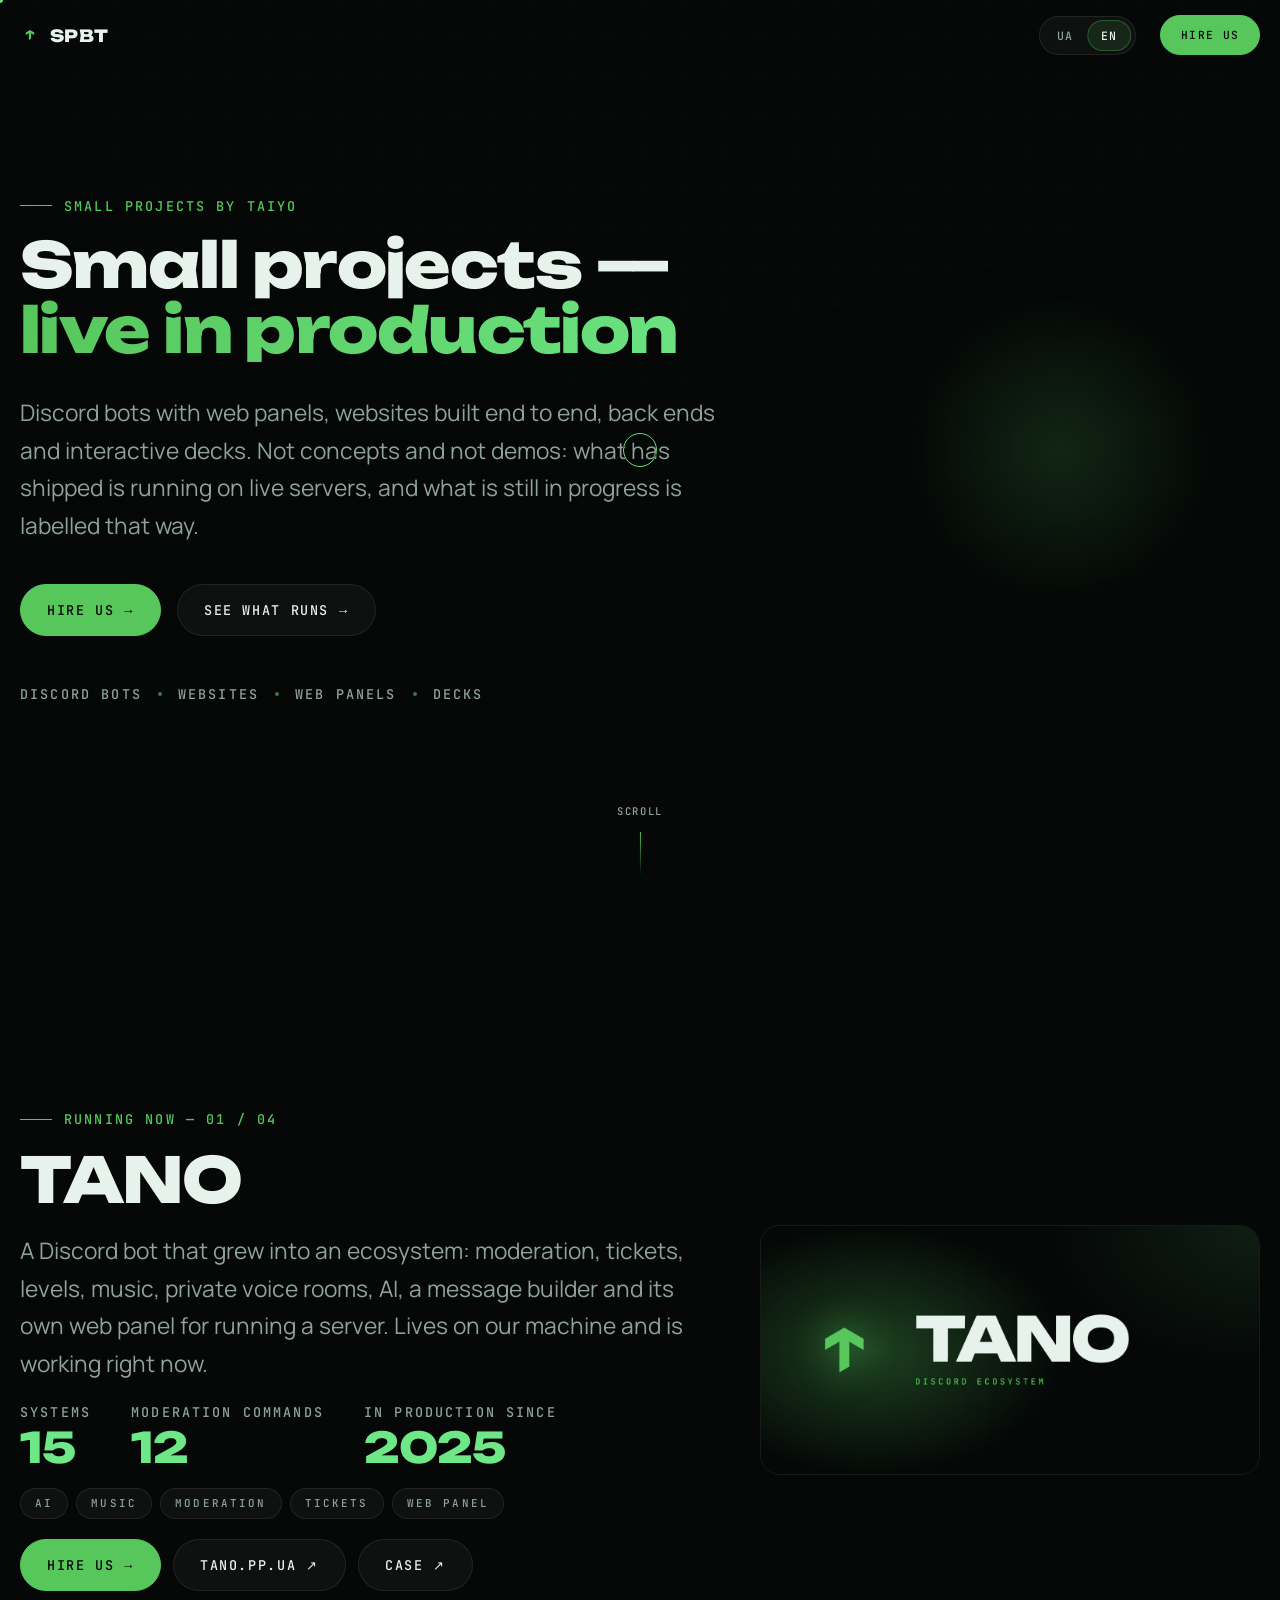
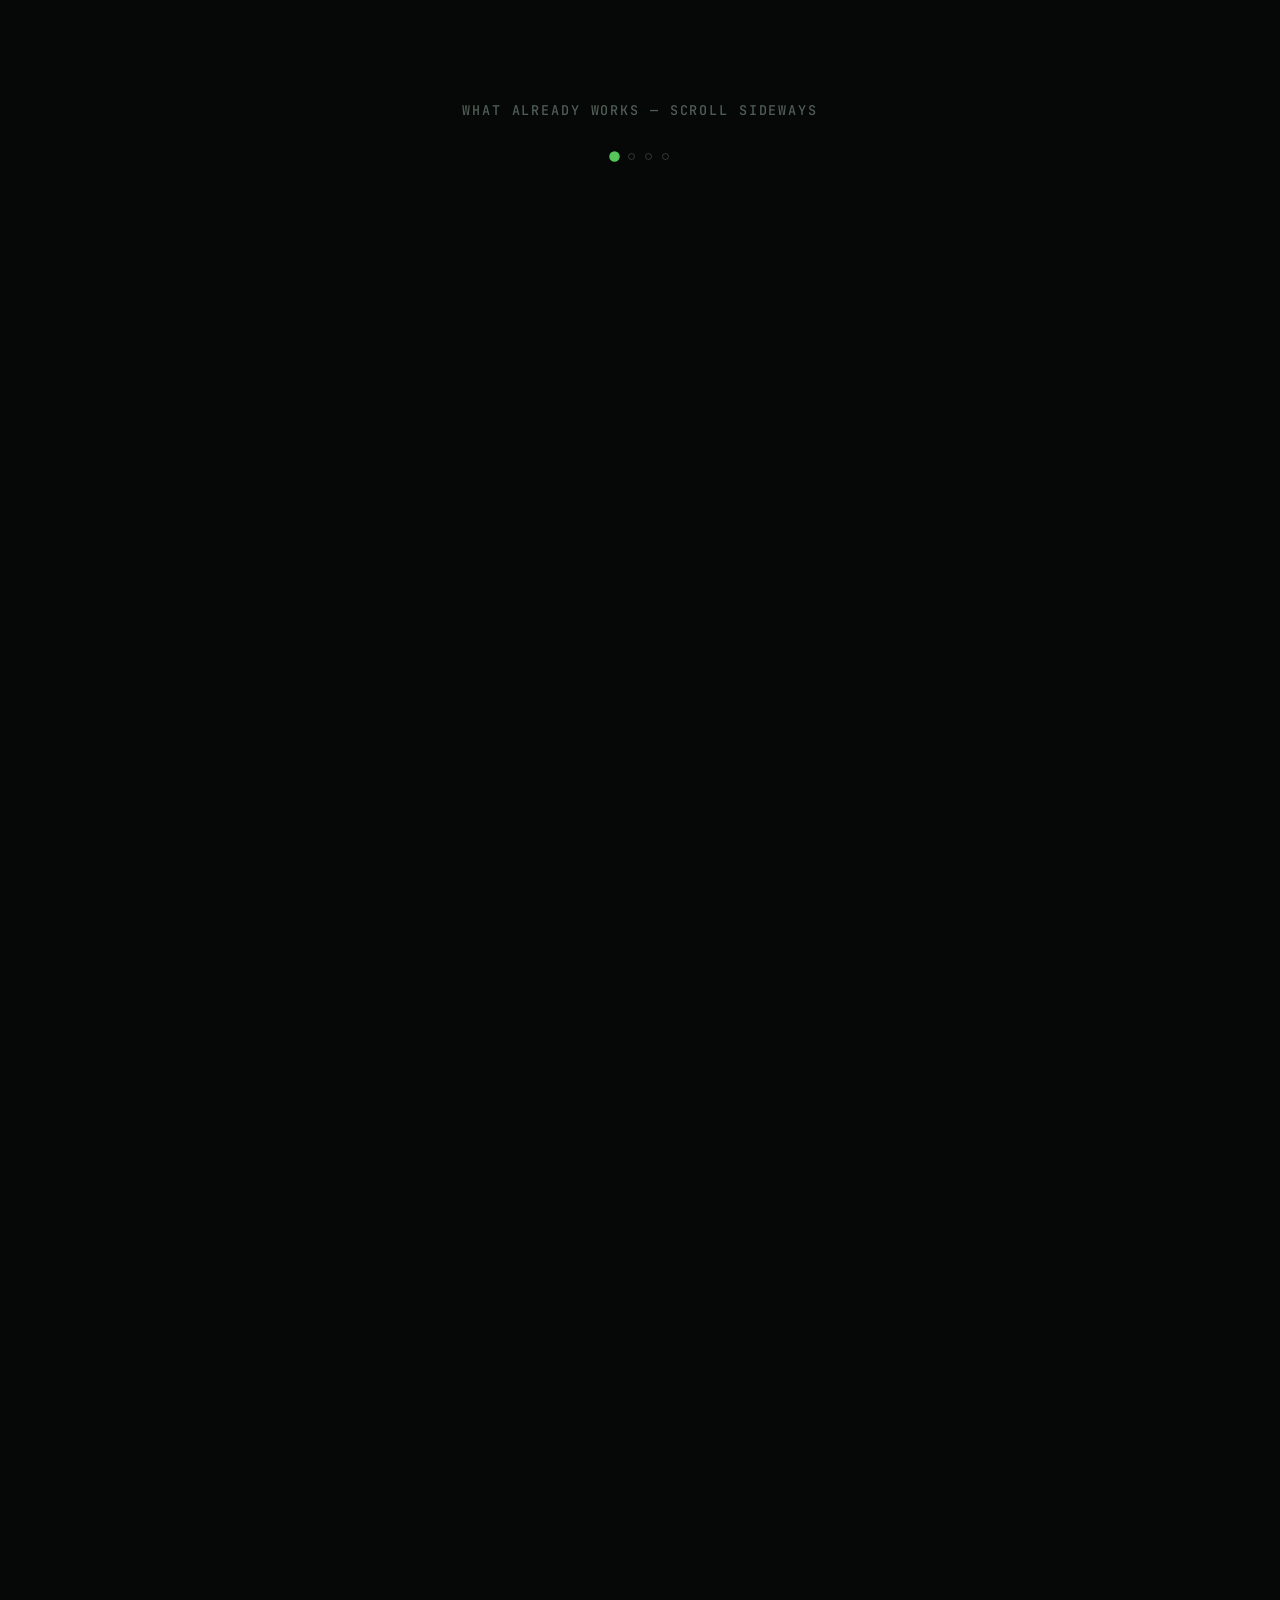
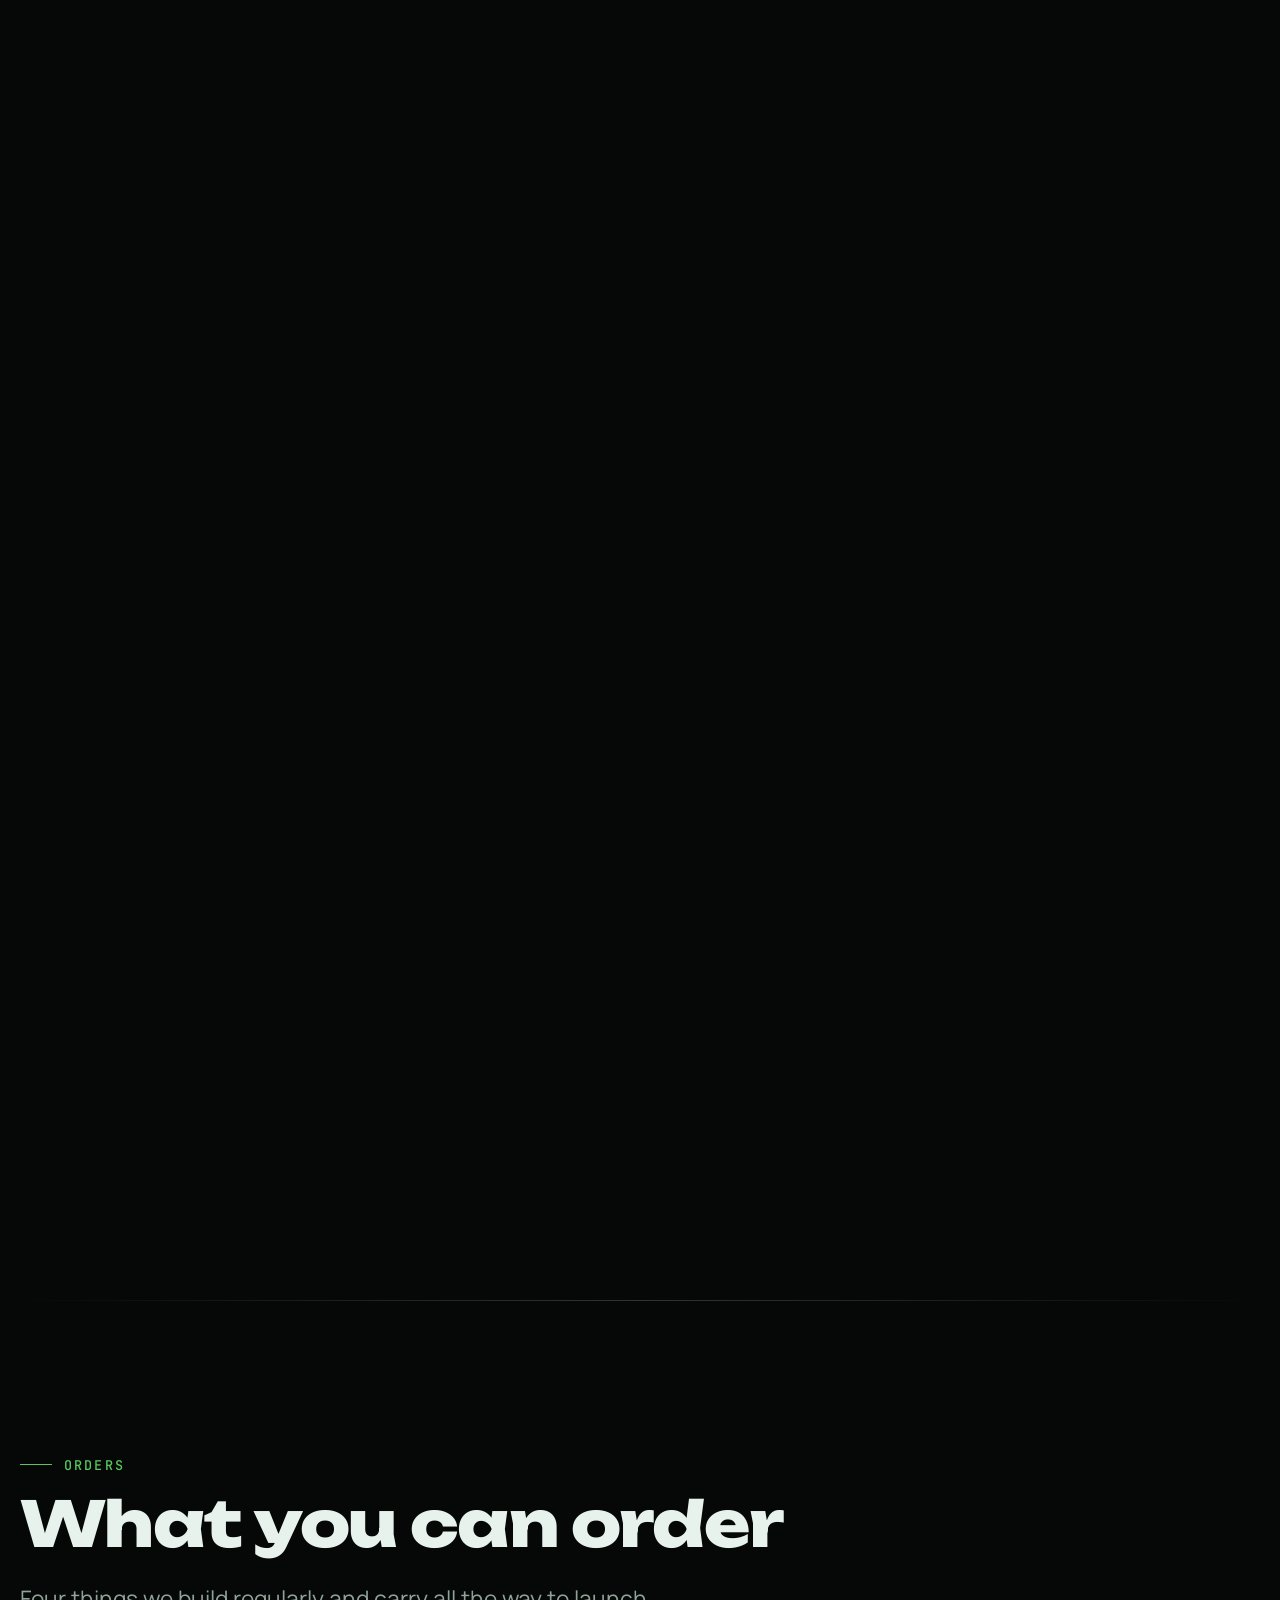
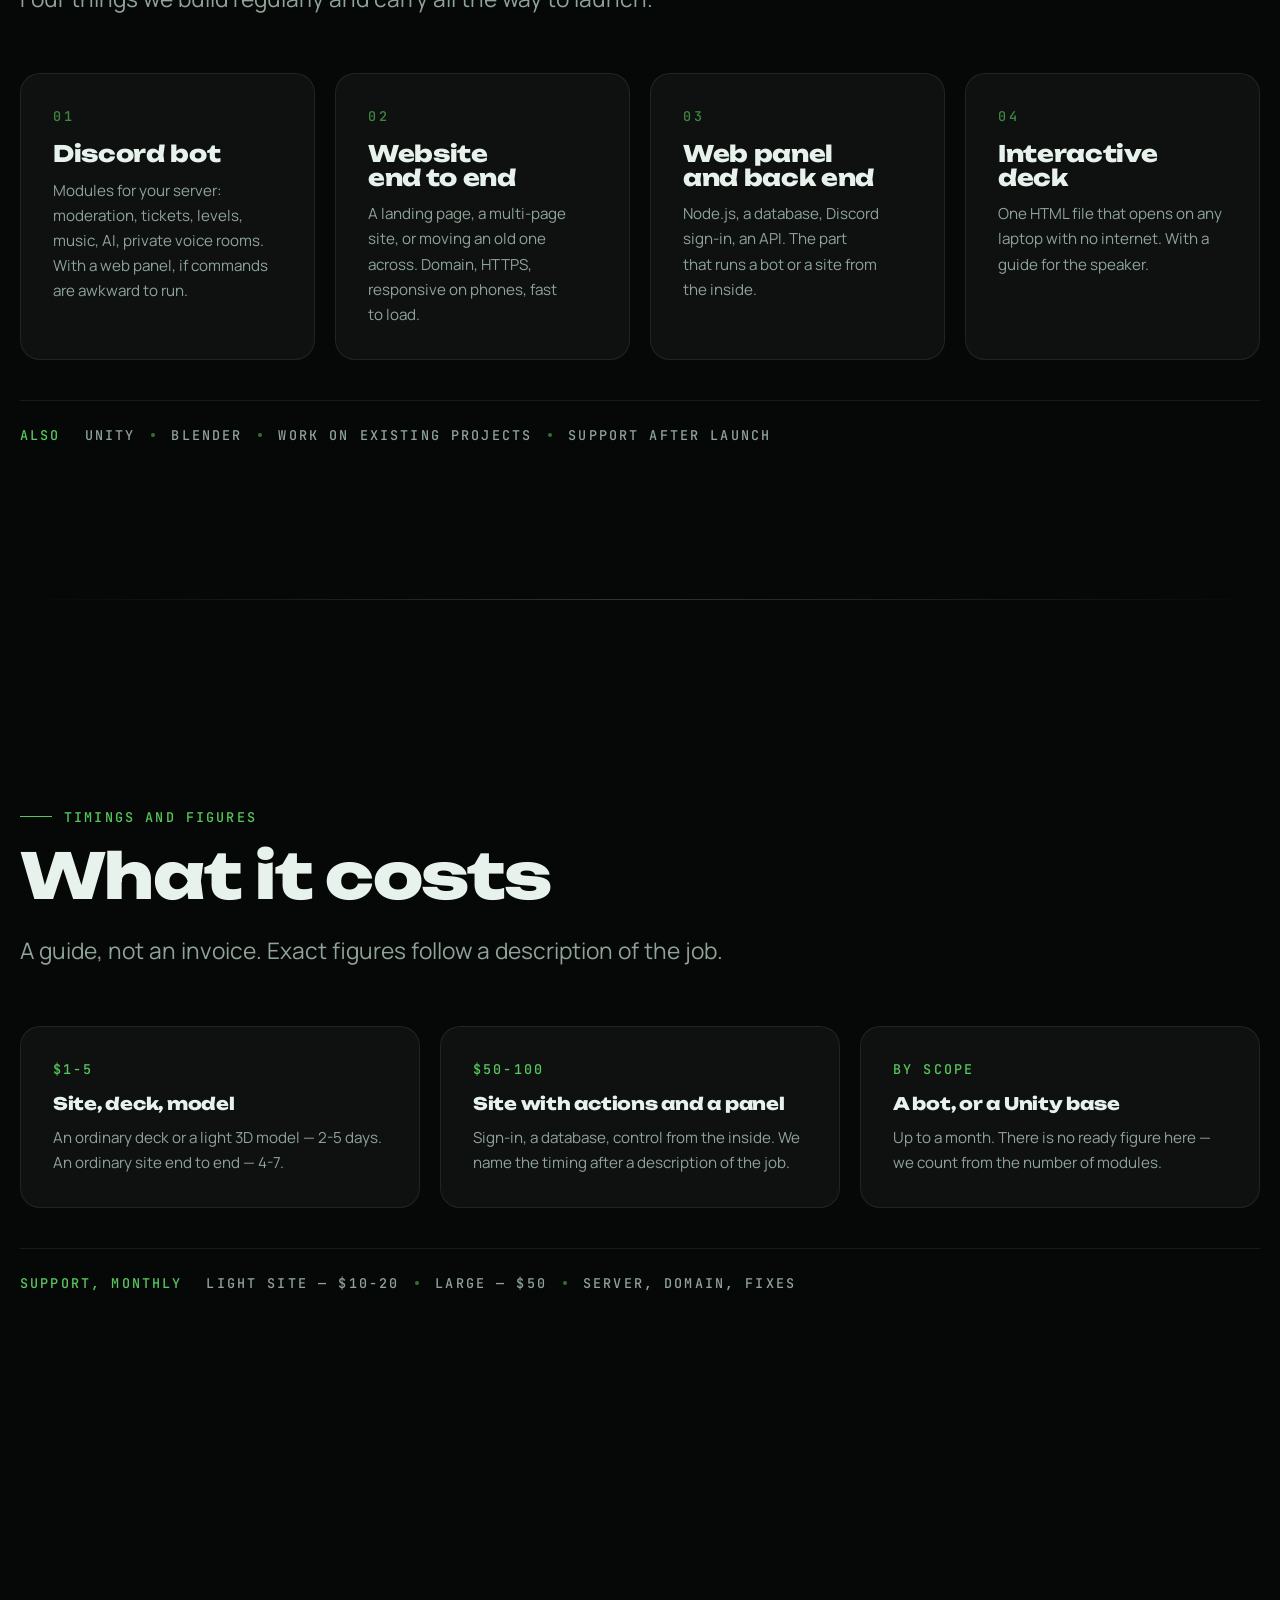
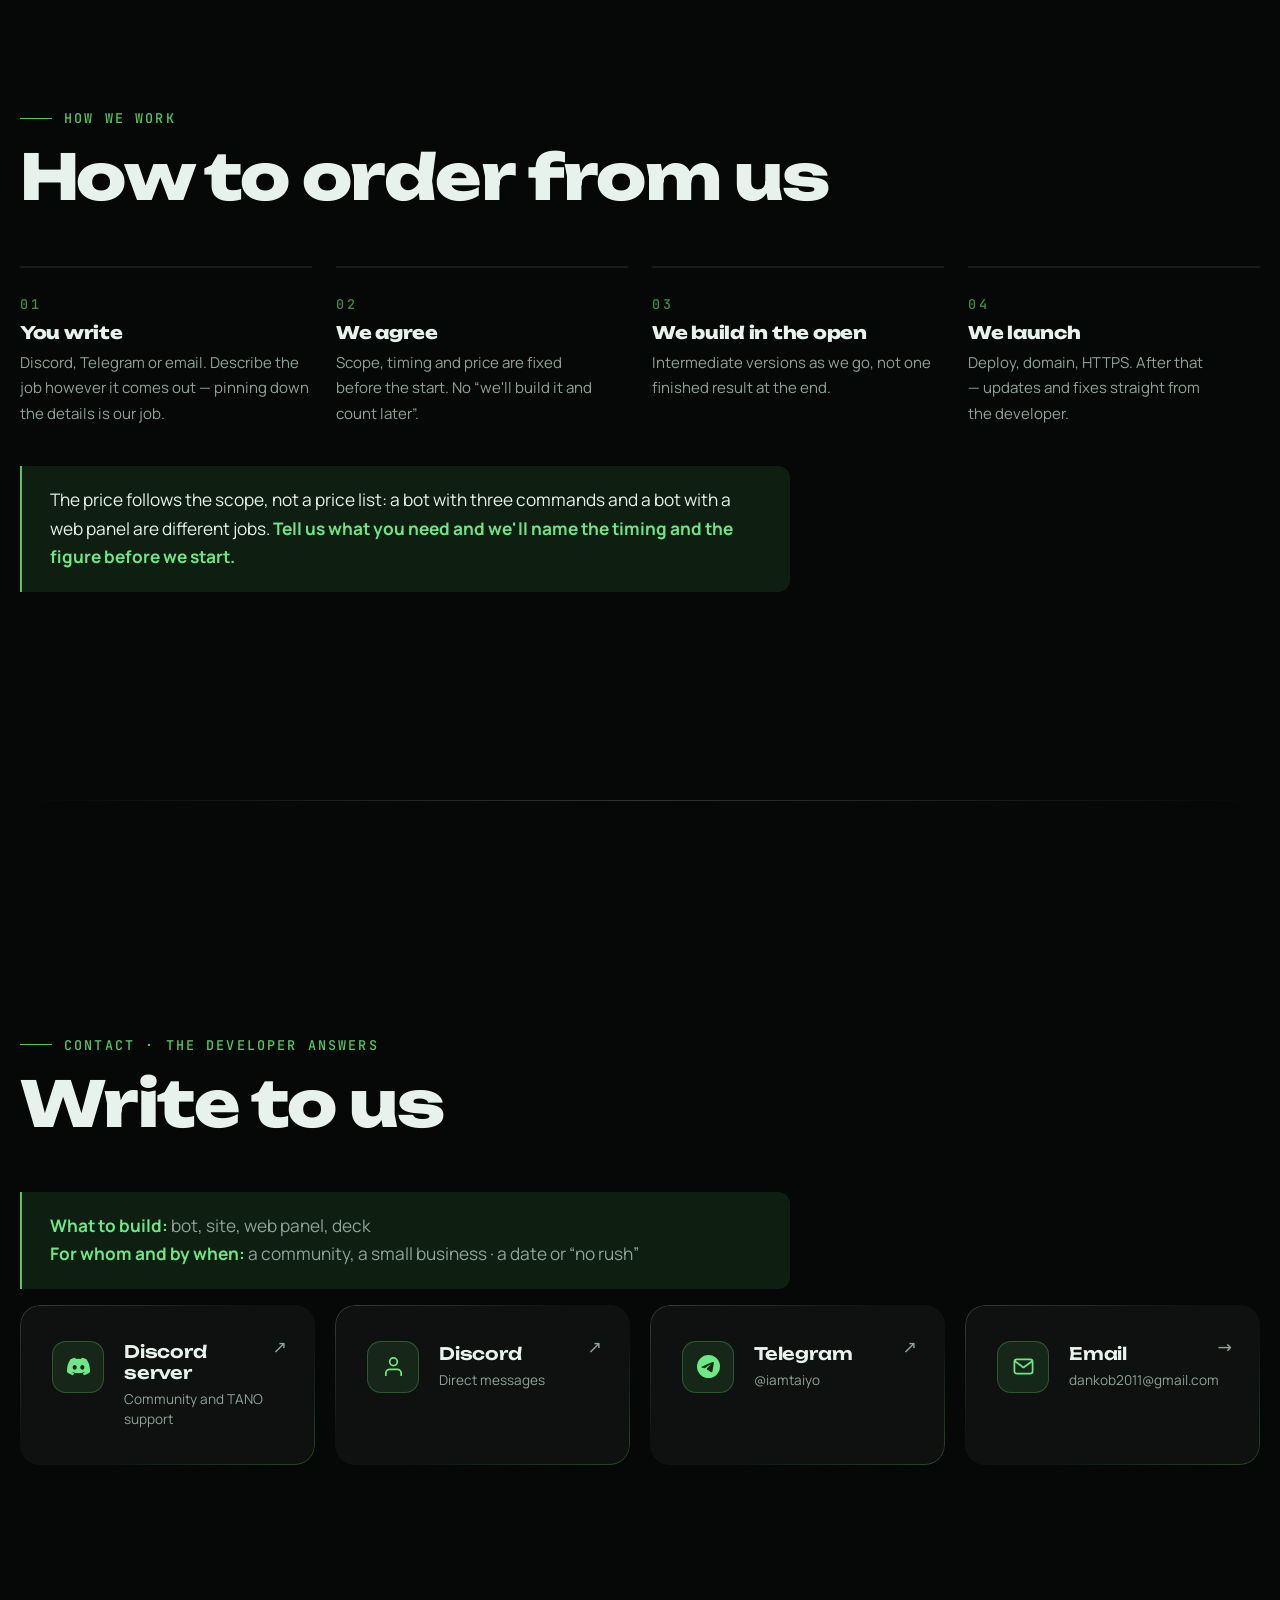
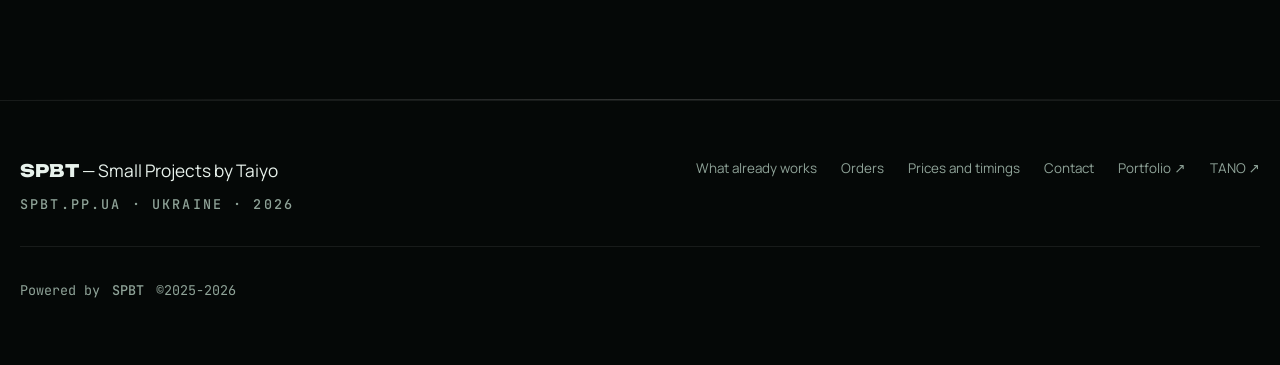
==== commit 2b0297f1: "feat: SPBT_DB panel with when-to-use advice, and a track sized by --pj-n SPBT_DB joins the work trac" ====
--- a/en/index.html
+++ b/en/index.html
@@ -133,7 +133,7 @@
        the progress of ordinary vertical scrolling. The scroll stays native —
        scrollbar, keys and find-in-page all work. Three invisible anchors give
        one snap point per panel.                                          -->
-  <section class="pjtrack" id="work" aria-labelledby="work-title" data-pjtrack>
+  <section class="pjtrack" id="work" aria-labelledby="work-title" data-pjtrack style="--pj-n:4">
     <!-- A section heading that occupies no pixels. `.u-sr` (base.css:195) is
          position:absolute, so the sticky stage, the three anchors and the
          track's progress stay exactly where they were.
@@ -147,6 +147,7 @@
     <span class="pjtrack__anchor pjtrack__anchor--1" aria-hidden="true"></span>
     <span class="pjtrack__anchor pjtrack__anchor--2" aria-hidden="true"></span>
     <span class="pjtrack__anchor pjtrack__anchor--3" aria-hidden="true"></span>
+    <span class="pjtrack__anchor pjtrack__anchor--4" aria-hidden="true"></span>
 
     <div class="pjtrack__stage">
       <div class="pjtrack__row" data-pjrow>
@@ -154,7 +155,7 @@
         <article class="pjslide pj" id="tano">
           <div class="u-container pj__inner">
             <div class="pj__copy">
-              <p class="u-mono u-eyebrow" data-reveal>Running now — 01 / 03</p>
+              <p class="u-mono u-eyebrow" data-reveal>Running now — 01 / 04</p>
               <h3 class="pj__title" data-reveal data-reveal-delay="1">TANO</h3>
               <p class="pj__lead" data-reveal data-reveal-delay="2">
                 A Discord bot that grew into an ecosystem: moderation, tickets, levels,
@@ -200,10 +201,35 @@
           </div>
         </article>
 
+        <article class="pjslide pj" id="spbt-db">
+          <div class="u-container pj__inner">
+            <div class="pj__copy">
+              <p class="u-mono u-eyebrow" data-reveal>Open source — 02 / 04</p>
+              <h3 class="pj__title" data-reveal data-reveal-delay="1">SPBT_DB</h3>
+              <p class="pj__lead" data-reveal data-reveal-delay="2">
+                For Node.js bots on a small VPS, once JSON files start to drag.
+              </p>
+              <dl class="stats" data-reveal data-reveal-delay="3">
+                <div><dt class="u-mono">Read 1 of 100,000</dt><dd>0.8 µs</dd></div>
+                <div><dt class="u-mono">Idle RAM</dt><dd>72 MB</dd></div>
+                <div><dt class="u-mono">kill -9, no loss</dt><dd>100/100</dd></div>
+              </dl>
+              <div class="card__actions" data-reveal data-reveal-delay="4">
+                <a class="btn btn--primary" data-magnetic href="#contact">Add it to your bot <span aria-hidden="true">→</span></a>
+                <a class="btn" data-magnetic href="https://github.com/DanyloKob/SPBT_DB" target="_blank" rel="noopener">GitHub <span aria-hidden="true">↗</span></a>
+              </div>
+            </div>
+            <div class="pj__visual pj__visual--type" data-reveal data-reveal-delay="2" aria-hidden="true">
+              <span class="pj__wordmark">SPBT_DB</span>
+              <span class="pj__wordsub u-mono">open source · MIT</span>
+            </div>
+          </div>
+        </article>
+
         <article class="pjslide pj" id="sites">
           <div class="u-container pj__inner">
             <div class="pj__copy">
-              <p class="u-mono u-eyebrow" data-reveal>Running now — 02 / 03</p>
+              <p class="u-mono u-eyebrow" data-reveal>Running now — 03 / 04</p>
               <!-- "Websites", not "Websites end to end": at display size the
                    longer name took a second line everywhere below 901px, and a
                    line of the heading costs the panel far more than it costs
@@ -266,7 +292,7 @@
         <article class="pjslide pj" id="decks">
           <div class="u-container pj__inner">
             <div class="pj__copy">
-              <p class="u-mono u-eyebrow" data-reveal>Running now — 03 / 03</p>
+              <p class="u-mono u-eyebrow" data-reveal>Running now — 04 / 04</p>
               <h3 class="pj__title" data-reveal data-reveal-delay="1">Interactive decks</h3>
               <p class="pj__lead" data-reveal data-reveal-delay="2">
                 A talk driven from a clicker. “Play, Emotions &amp; AI” for
@@ -315,7 +341,7 @@
       </div><!-- /.pjtrack__row -->
 
       <div class="pjtrack__dots" data-pjdots aria-hidden="true">
-        <span class="is-on"></span><span></span><span></span>
+        <span class="is-on"></span><span></span><span></span><span></span>
       </div>
       <p class="pjtrack__hint u-mono" aria-hidden="true">What already works — scroll sideways</p>
     </div><!-- /.pjtrack__stage -->
--- a/assets/css/components.css
+++ b/assets/css/components.css
@@ -629,10 +629,15 @@
 .pjtrack__hint{display:none;}
 
 @media (prefers-reduced-motion:no-preference) and (min-width:760px){
-  .pjtrack{position:relative;height:300svh;}
+  /* --pj-n is the number of panels. It defaults to 3 and a page with a
+     different count sets it on the section itself (style="--pj-n:4"); the
+     height, the row width, the panel width and the travel all follow it, so
+     adding a project never means editing this shared file again. */
+  .pjtrack{position:relative;height:calc(var(--pj-n,3) * 100svh);}
   /* The stage stays a block on purpose. As a flex container it would treat
-     the row as a flex item, and flex items shrink by default — `width:300%`
-     collapsed back to 100% and all three panels squeezed onto one screen.
+     the row as a flex item, and flex items shrink by default — the row's
+     width (300% for three panels) collapsed back to 100% and all three panels
+     squeezed onto one screen.
      Vertical centring lives on the panels instead. */
   .pjtrack__stage{
     position:sticky;
@@ -657,14 +662,15 @@
        the track must render correctly before the script runs at all. */
     --p:0;
     display:flex;
-    width:300%;
+    width:calc(var(--pj-n,3) * 100%);
     height:100%;
-    transform:translate3d(calc(var(--p) * -66.6667%),0,0);
+    /* Travel is (n-1) panels out of n: -66.6667% for three, -75% for four. */
+    transform:translate3d(calc(var(--p) * (1 - var(--pj-n,3)) * 100% / var(--pj-n,3)),0,0);
     will-change:transform;
   }
   .pjslide{
-    flex:0 0 33.3333%;
-    width:33.3333%;
+    flex:0 0 calc(100% / var(--pj-n,3));
+    width:calc(100% / var(--pj-n,3));
     min-height:0;
     height:100%;
     scroll-snap-align:none;
@@ -681,6 +687,8 @@
   .pjtrack__anchor--1{top:0;}
   .pjtrack__anchor--2{top:100svh;}
   .pjtrack__anchor--3{top:200svh;}
+  .pjtrack__anchor--4{top:300svh;}
+  .pjtrack__anchor--5{top:400svh;}
 
   .pjtrack__dots{
     display:flex;
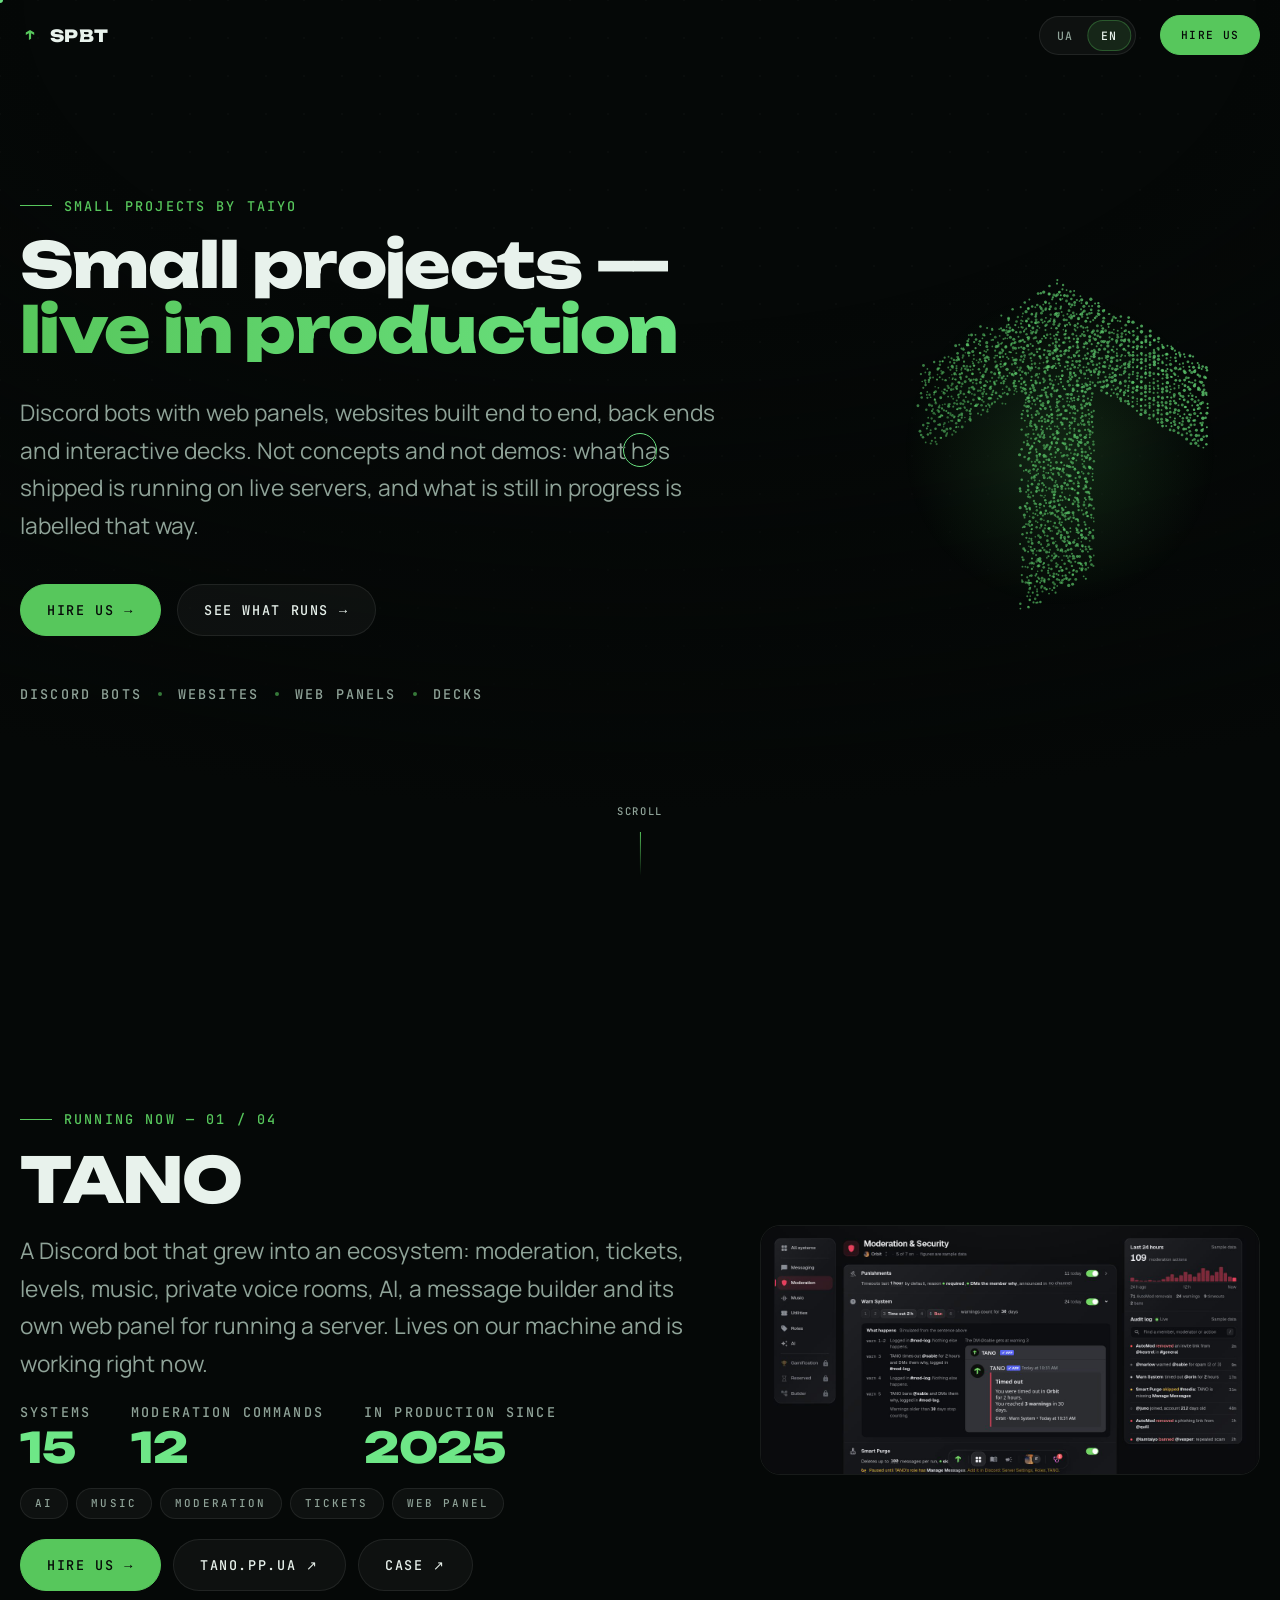
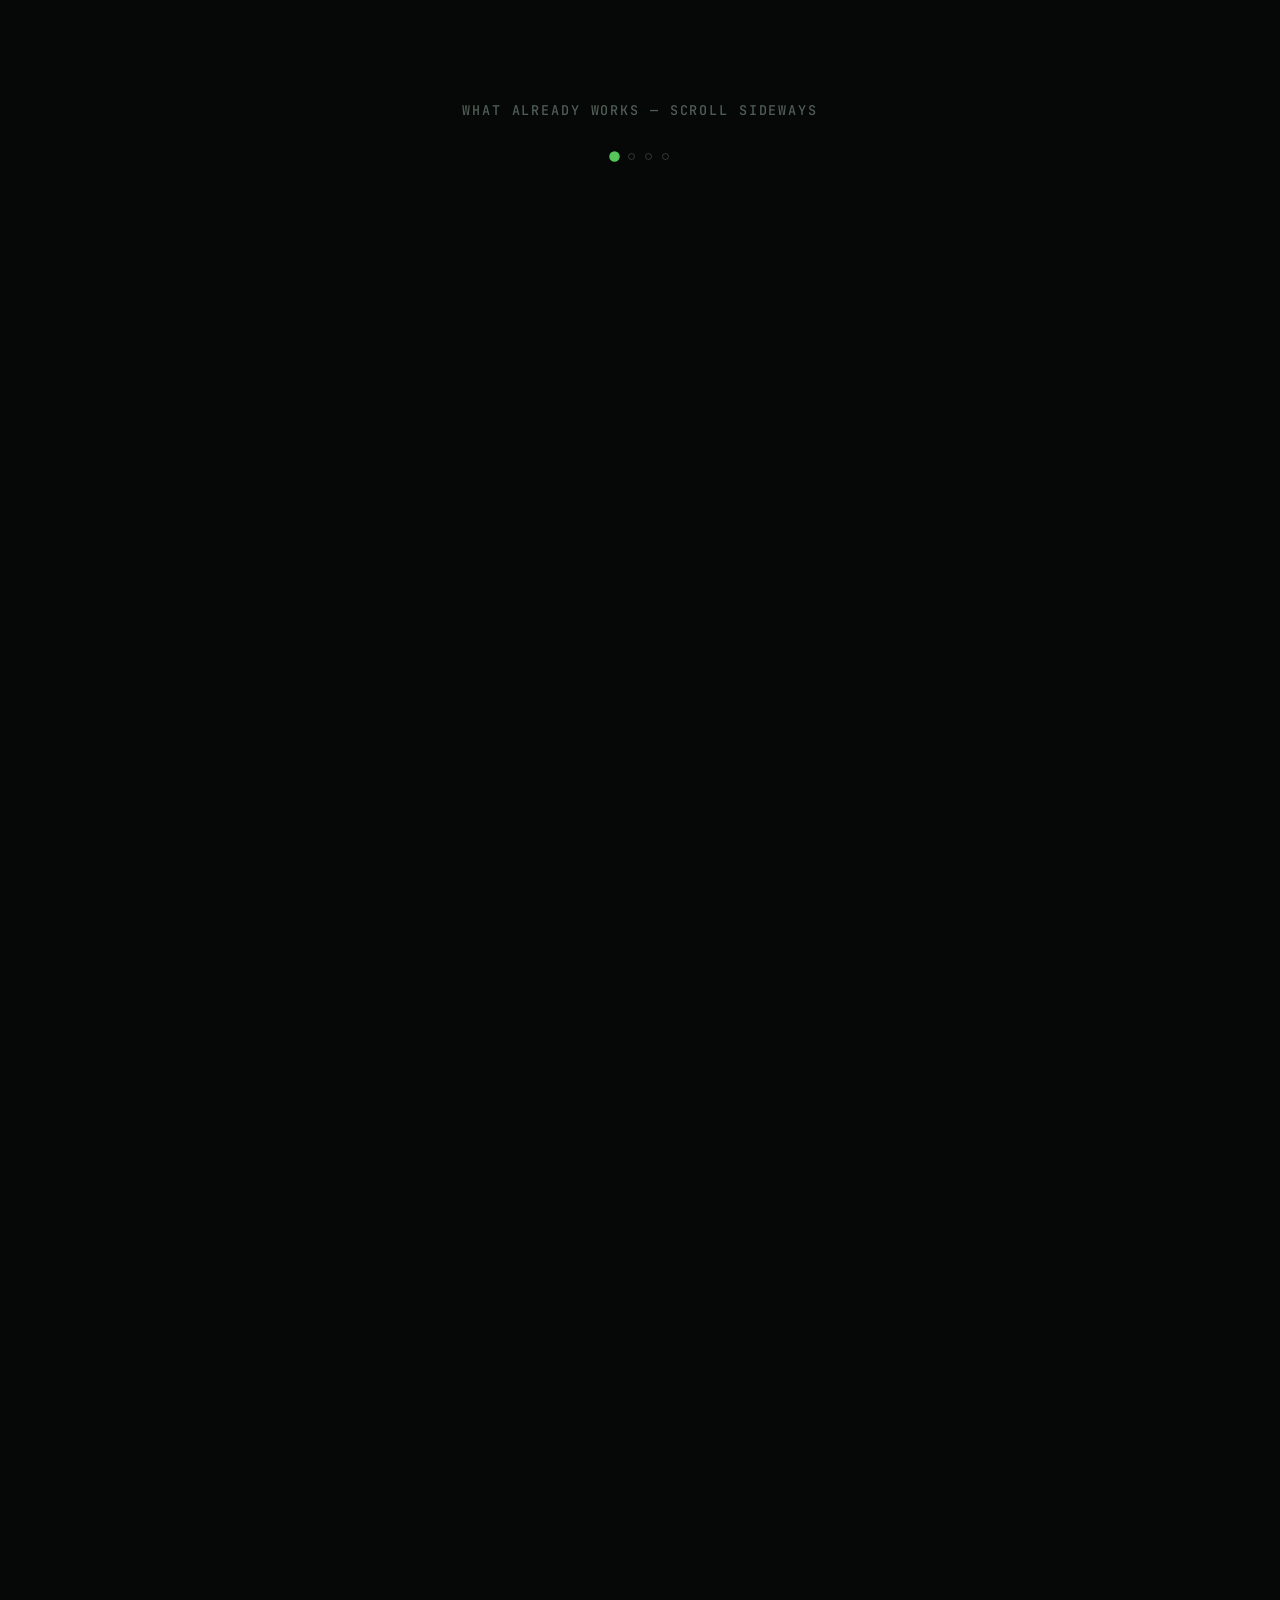
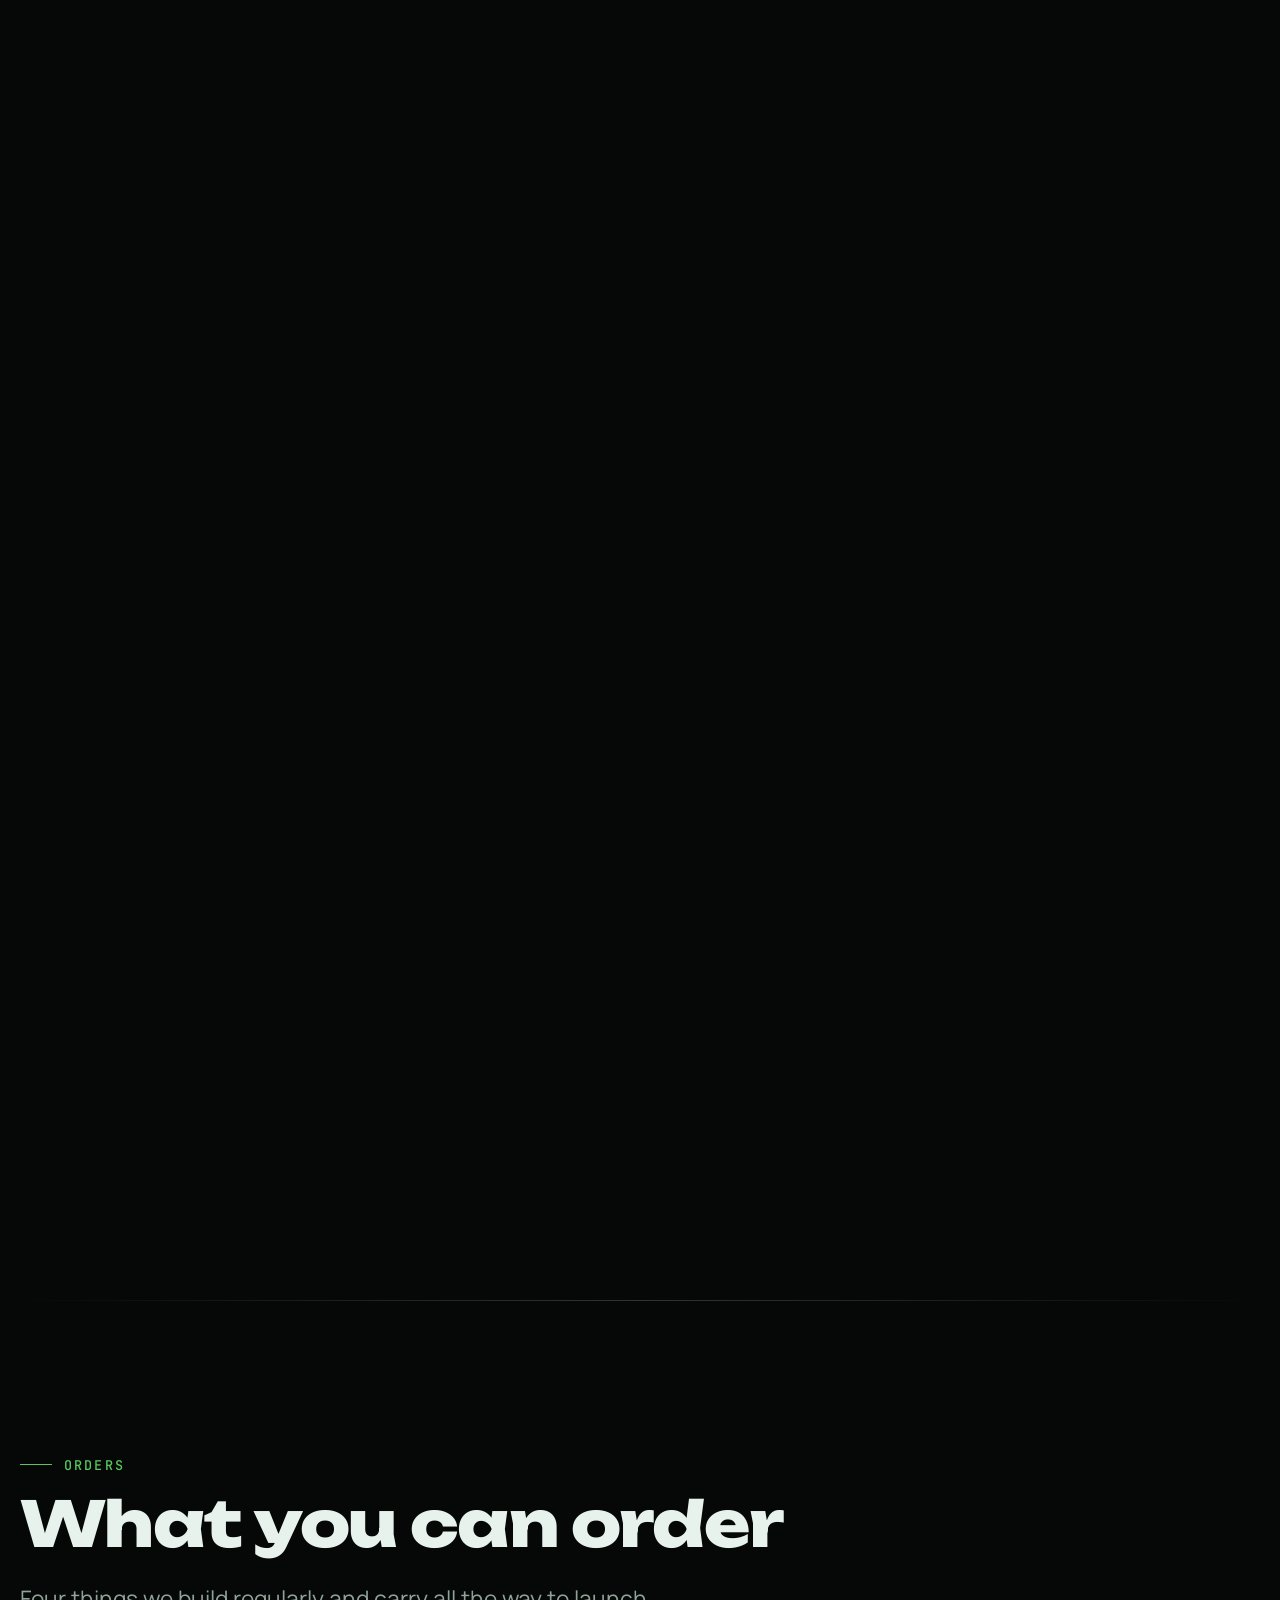
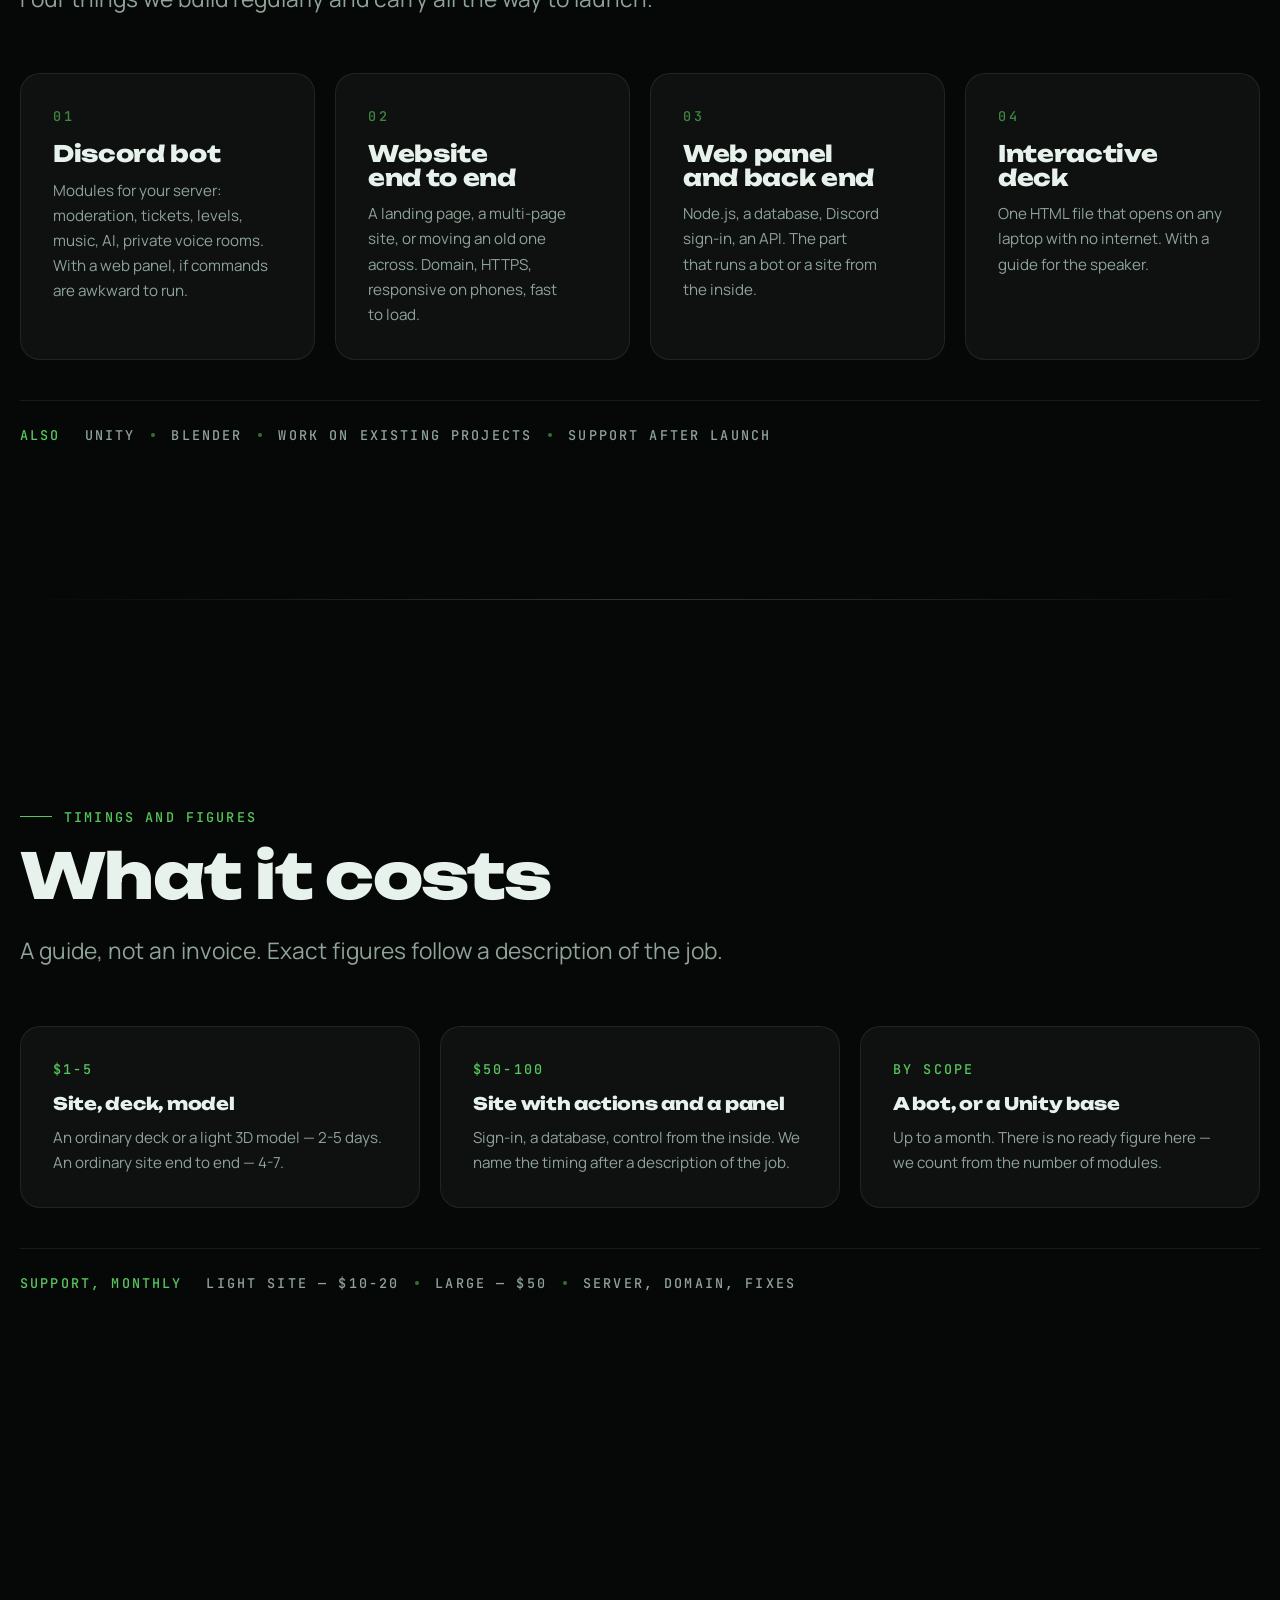
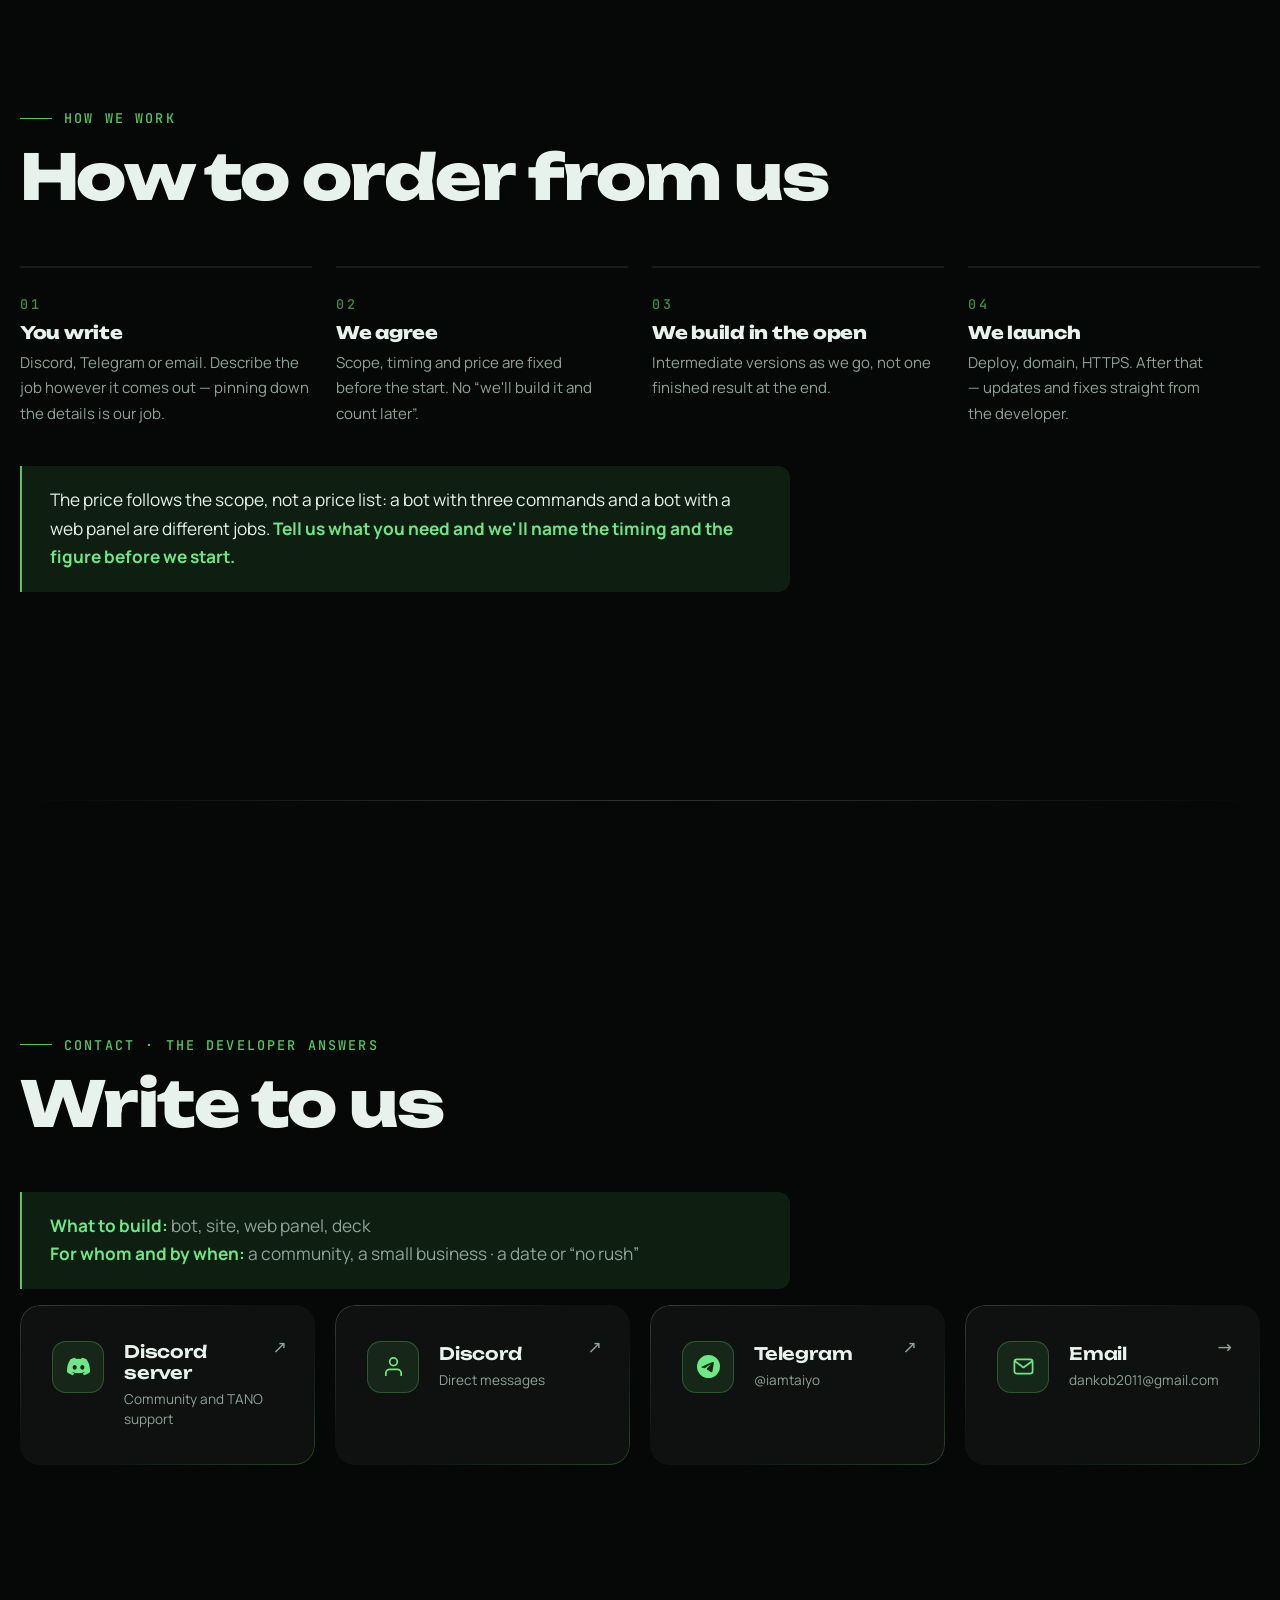
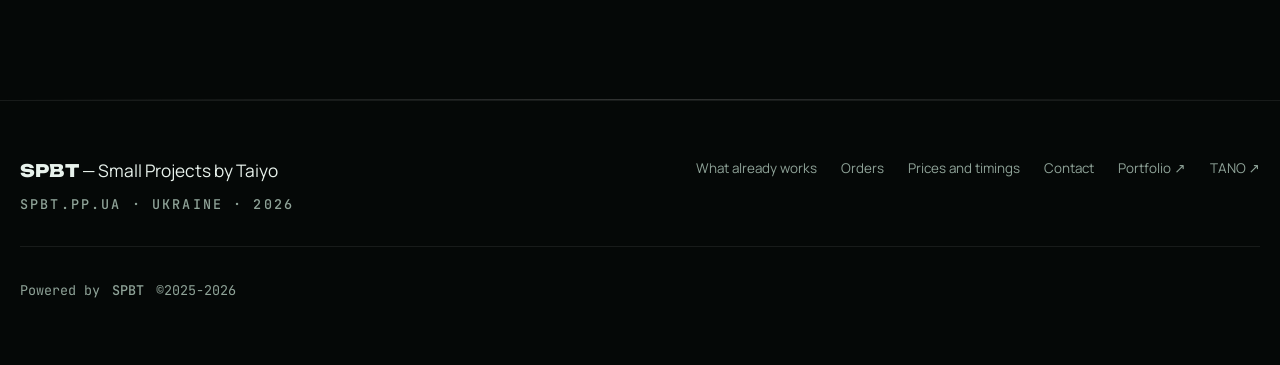
==== commit f5affed7: "feat: show the TANO v27 panel instead of the logo on the TANO panel The same 2:1 screenshot of the n" ====
--- a/en/index.html
+++ b/en/index.html
@@ -195,8 +195,8 @@
               </div>
             </div>
             <div class="pj__visual" data-reveal data-reveal-delay="2">
-              <img src="/assets/img/tano-banner.png" width="1280" height="640" loading="lazy"
-                   alt="The TANO logo: a green arrow-T and the TANO wordmark on a dark background">
+              <img src="/assets/img/tano-shot.jpg" width="1280" height="640" loading="lazy"
+                   alt="The new TANO v27 panel, moderation page: rules written as sentences, with a simulation of what happens and a preview of the Discord message">
             </div>
           </div>
         </article>
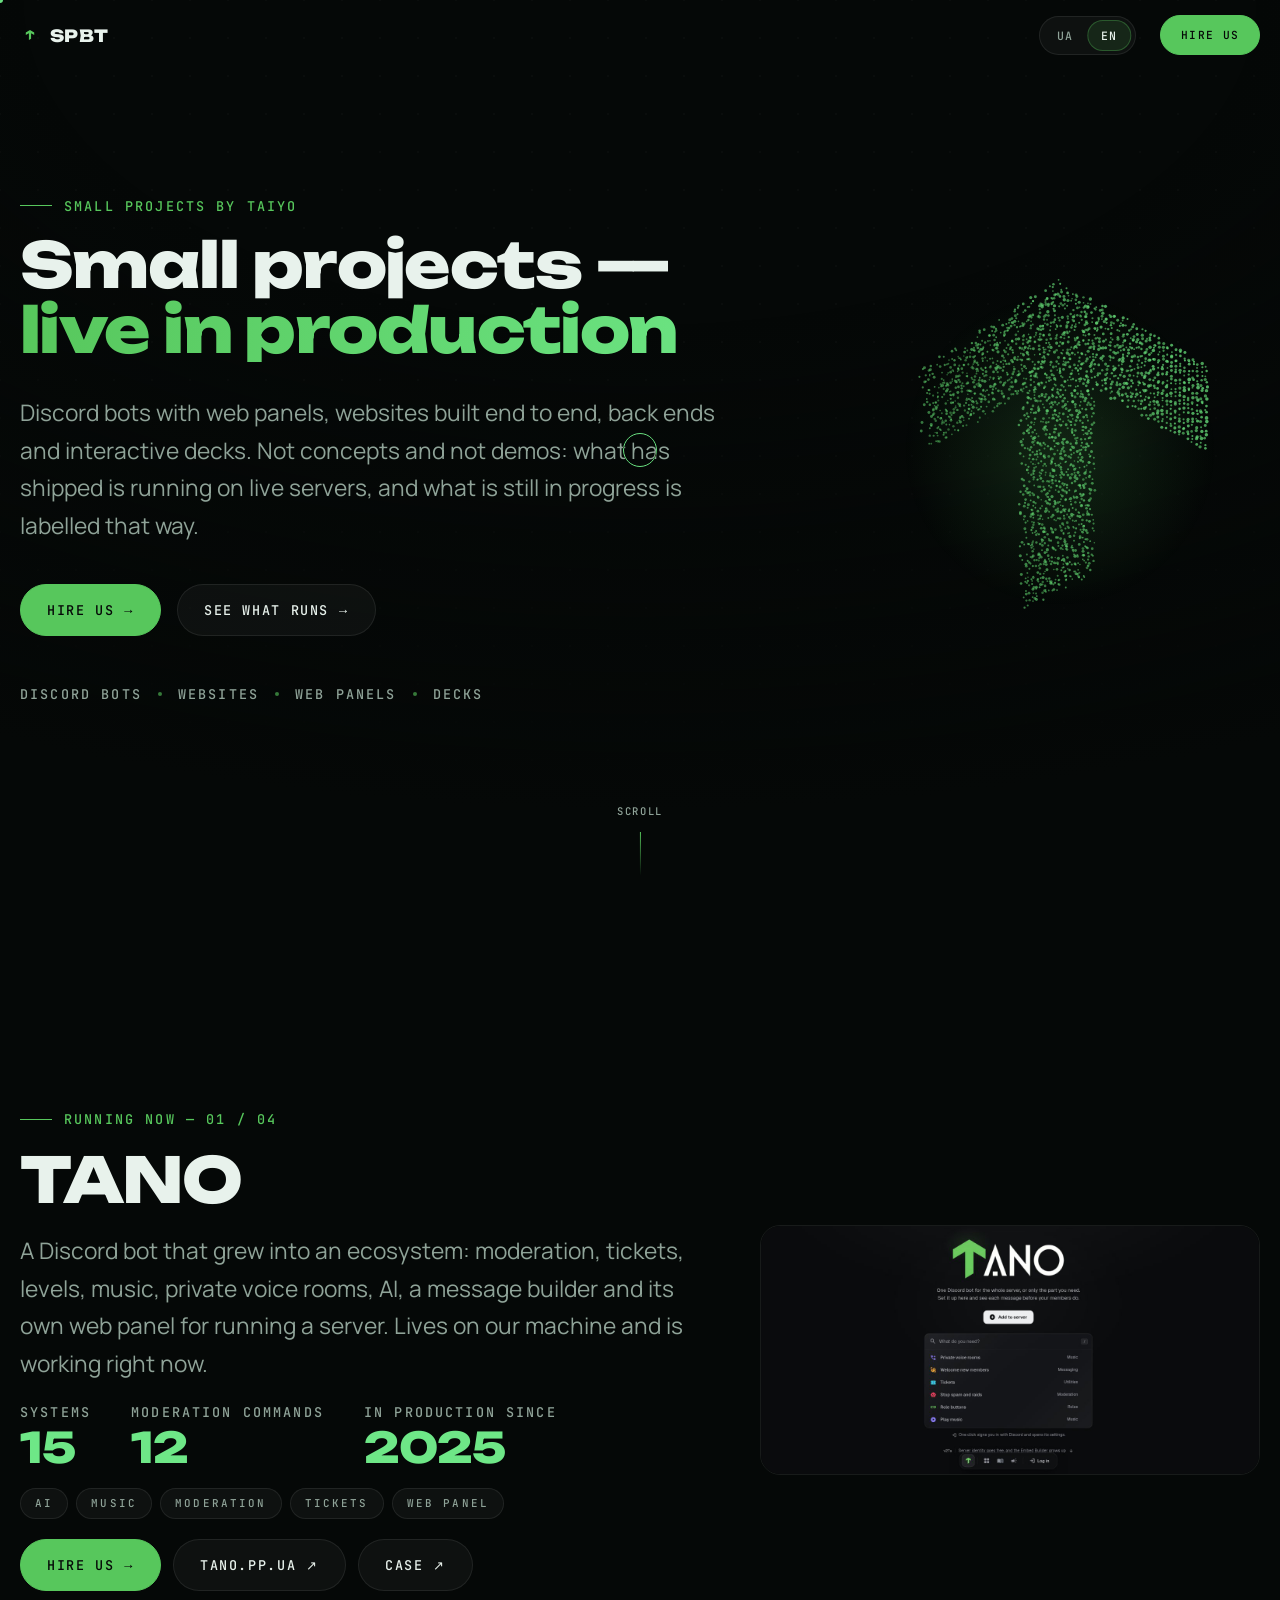
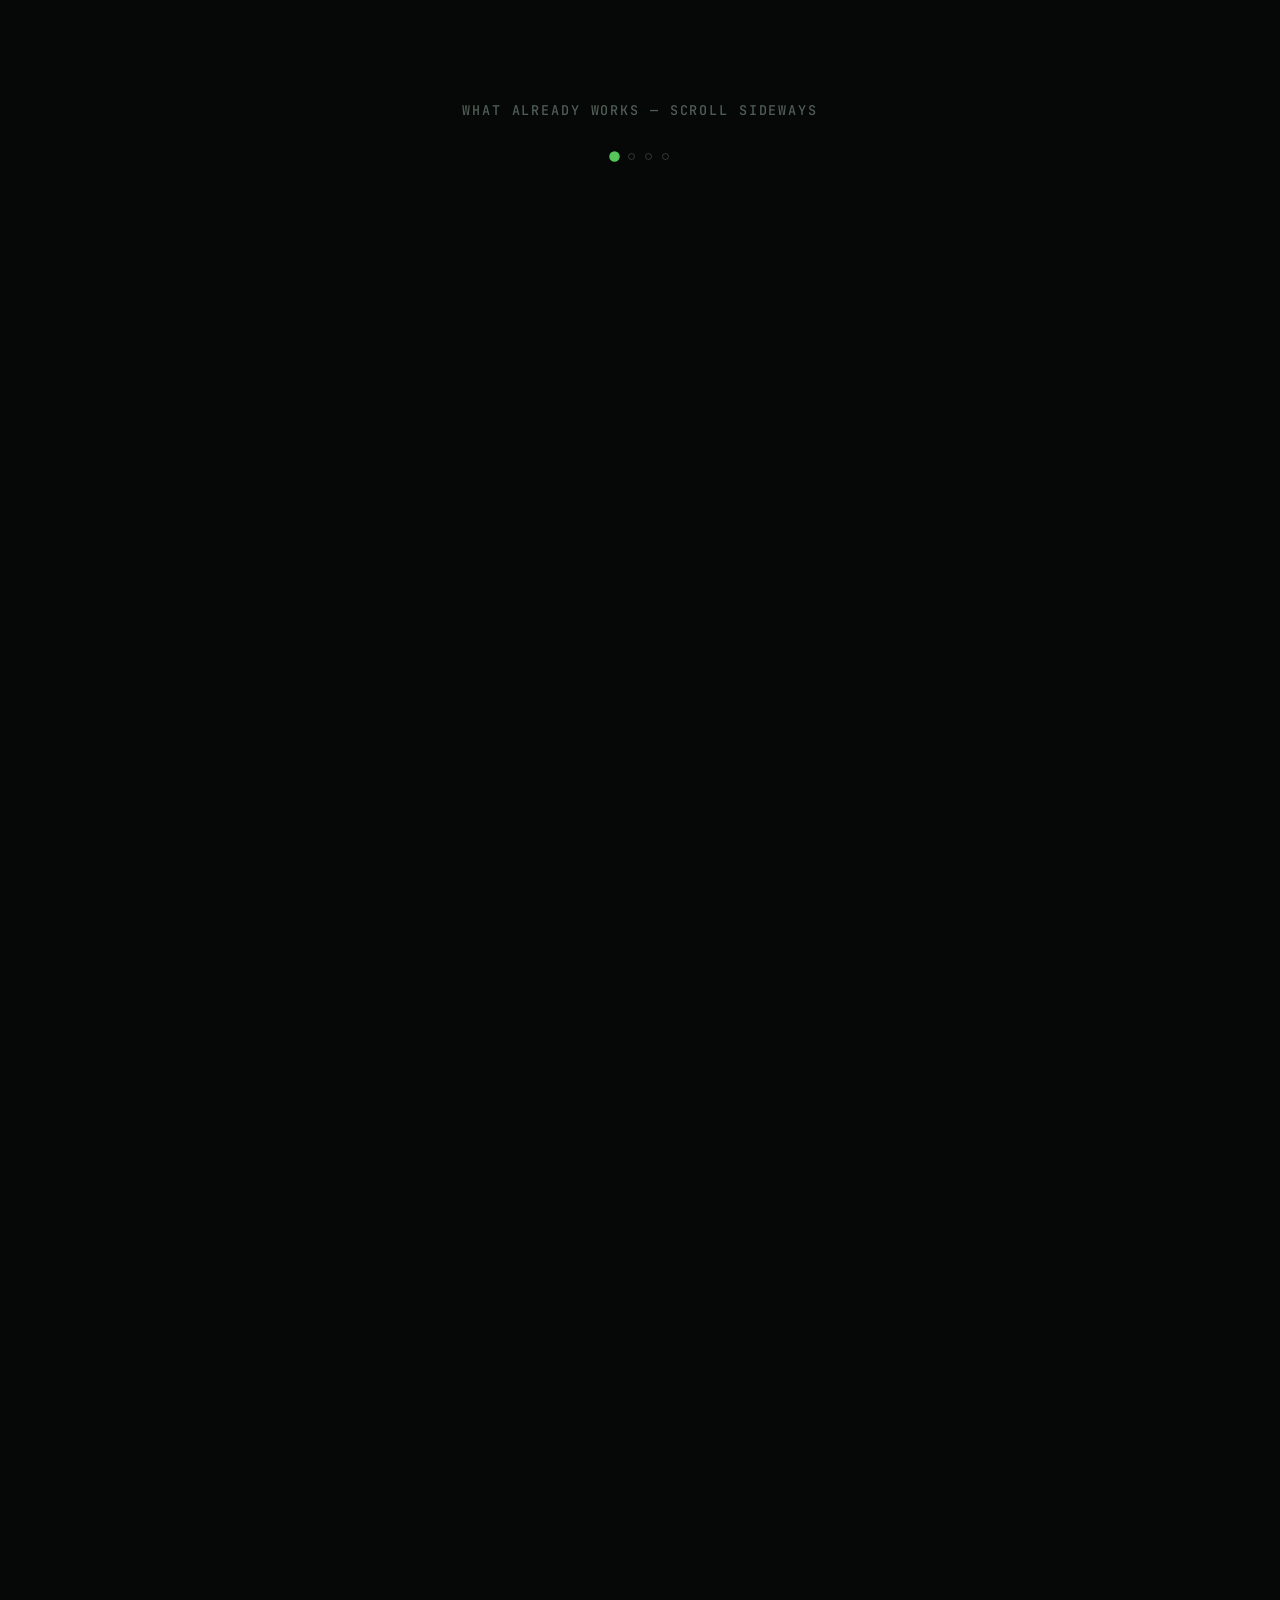
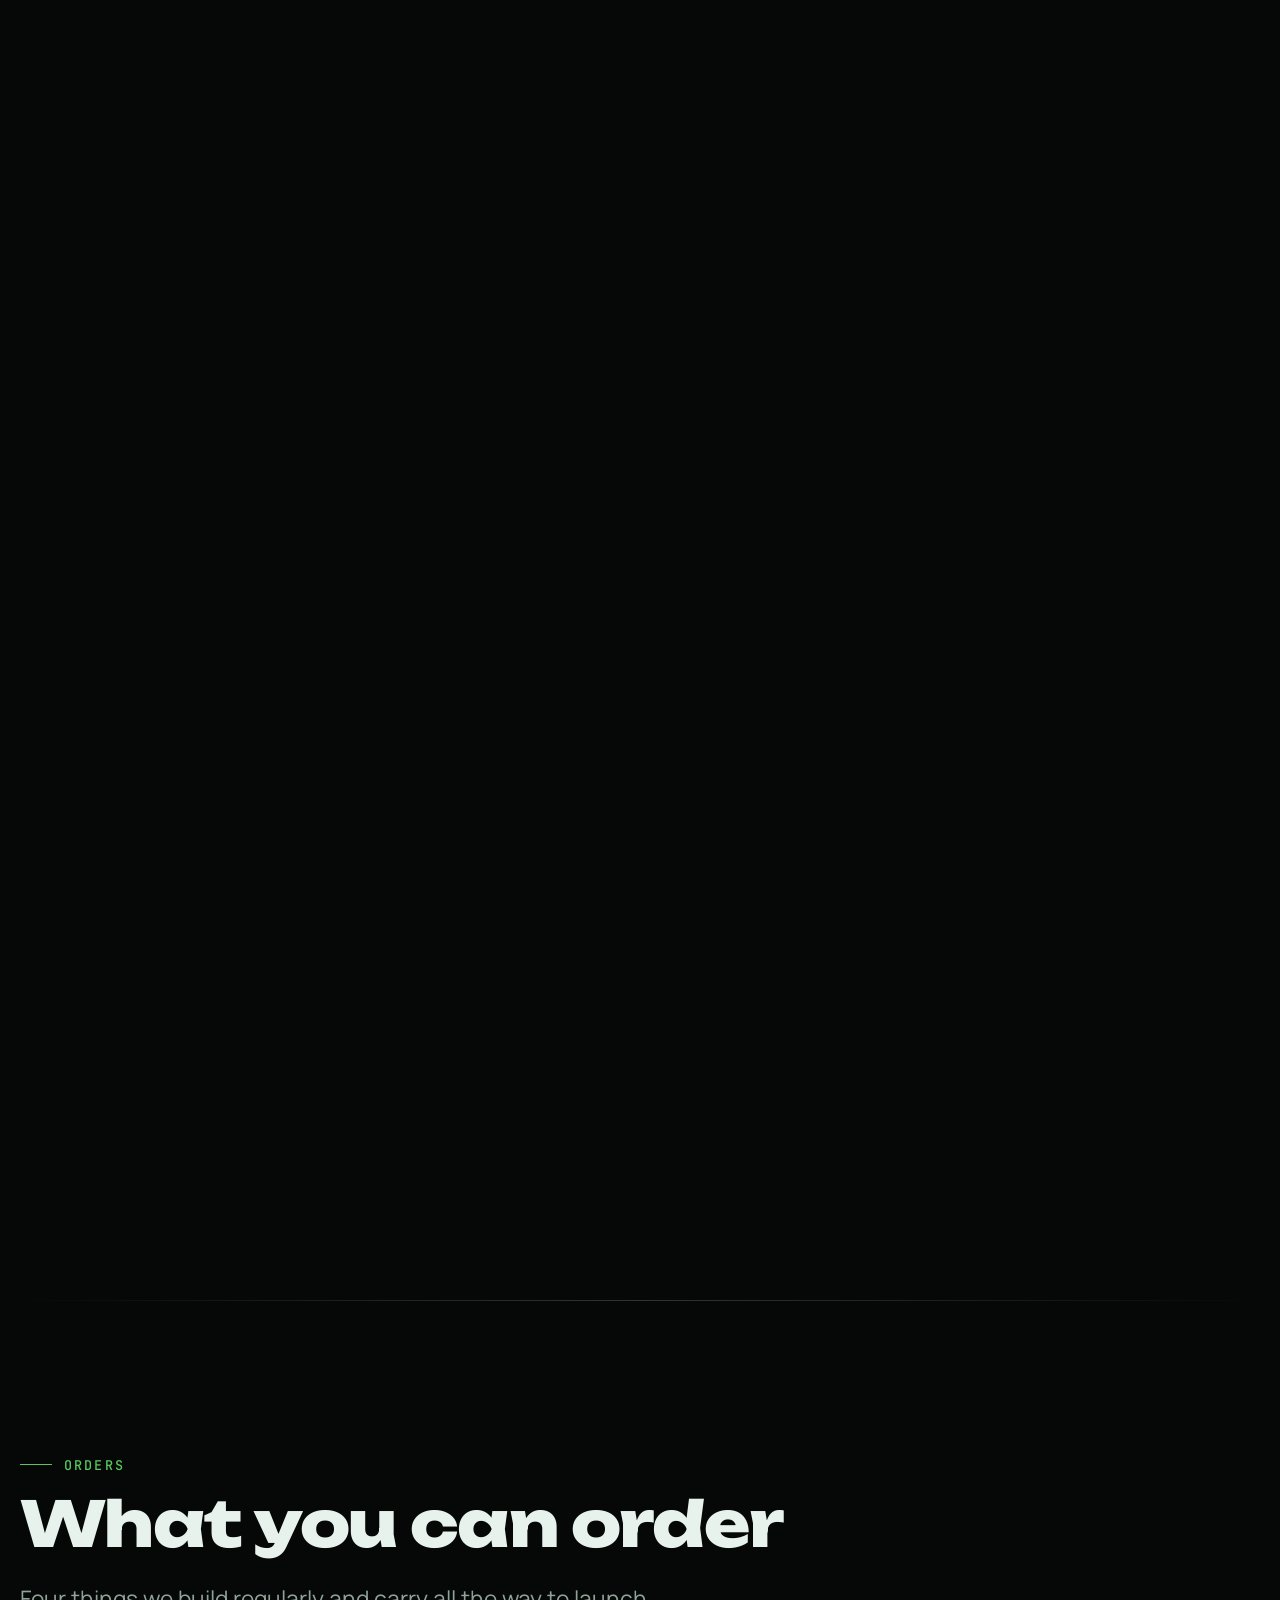
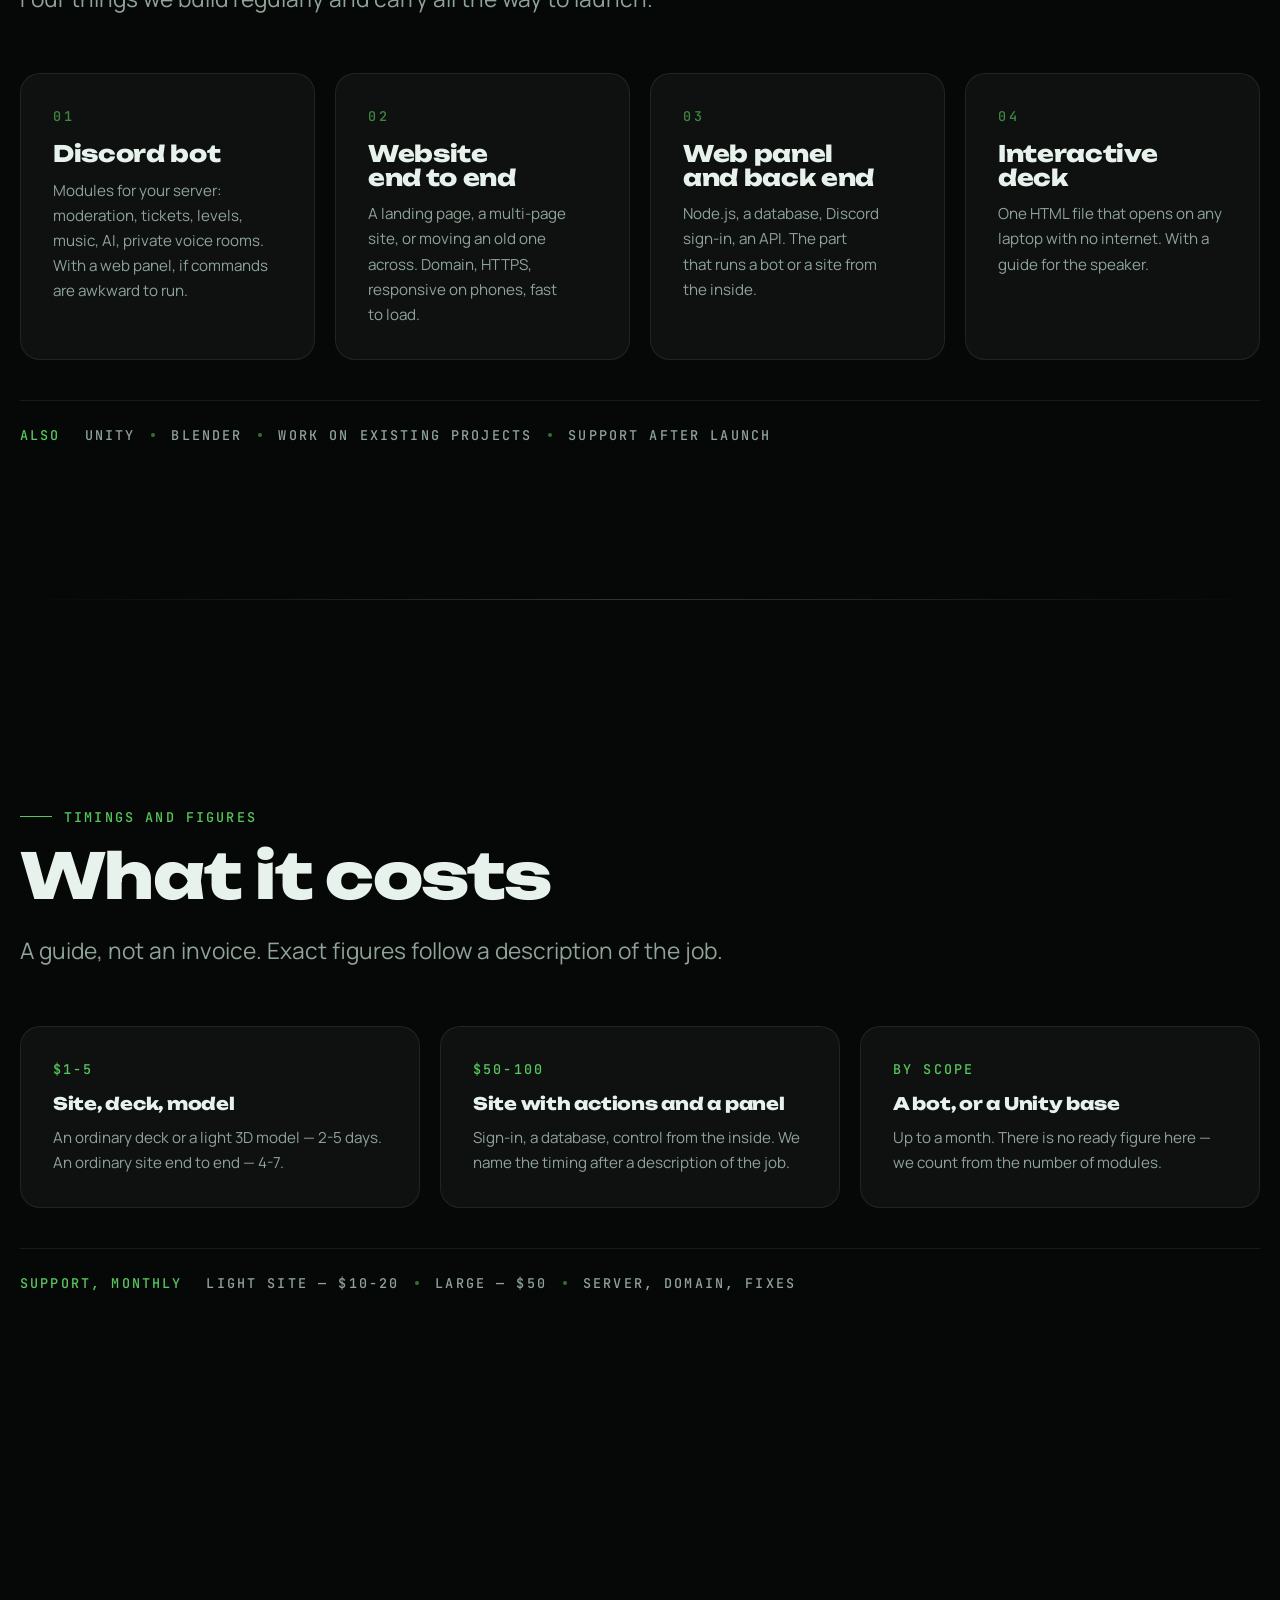
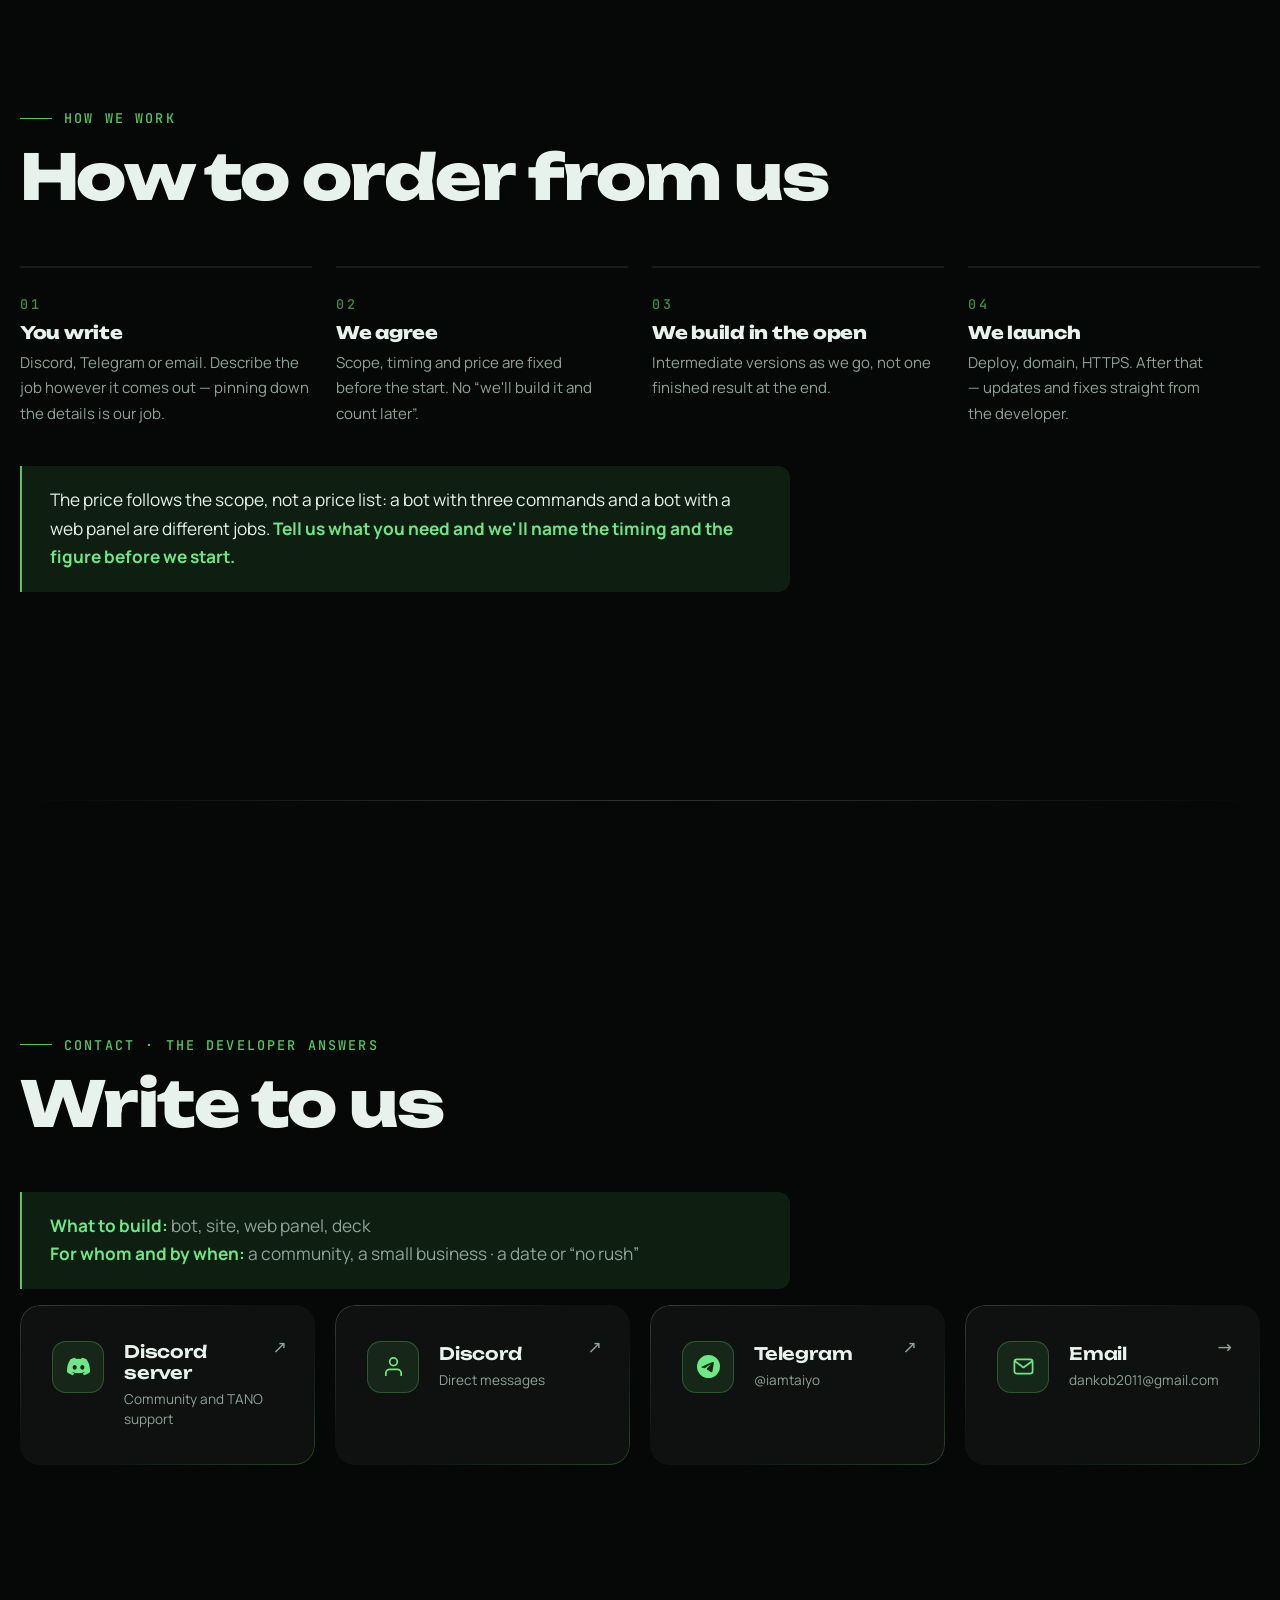
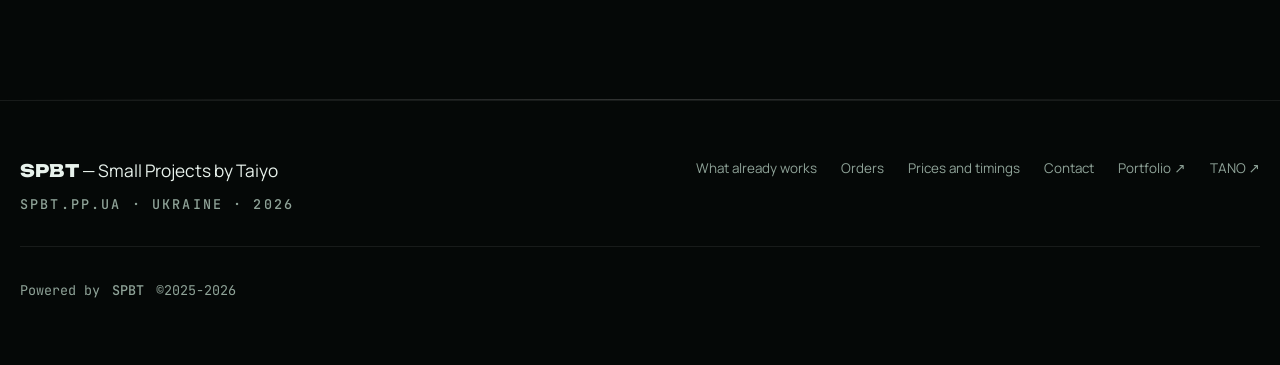
==== commit 35fbd17e: "feat: TANO's home page and SPBT_DB's GitHub page as the panel images TANO's panel shows the new pane" ====
--- a/en/index.html
+++ b/en/index.html
@@ -196,7 +196,7 @@
             </div>
             <div class="pj__visual" data-reveal data-reveal-delay="2">
               <img src="/assets/img/tano-shot.jpg" width="1280" height="640" loading="lazy"
-                   alt="The new TANO v27 panel, moderation page: rules written as sentences, with a simulation of what happens and a preview of the Discord message">
+                   alt="The home page of the new TANO v27 panel: one sentence about the bot, an Add to server button and a “What do you need?” search with the most common jobs">
             </div>
           </div>
         </article>
@@ -219,9 +219,9 @@
                 <a class="btn" data-magnetic href="https://github.com/DanyloKob/SPBT_DB" target="_blank" rel="noopener">GitHub <span aria-hidden="true">↗</span></a>
               </div>
             </div>
-            <div class="pj__visual pj__visual--type" data-reveal data-reveal-delay="2" aria-hidden="true">
-              <span class="pj__wordmark">SPBT_DB</span>
-              <span class="pj__wordsub u-mono">open source · MIT</span>
+            <div class="pj__visual" data-reveal data-reveal-delay="2">
+              <img src="/assets/img/spbt-db-shot.jpg" width="1280" height="640" loading="lazy"
+                   alt="SPBT_DB on GitHub: the open repository with its description, topics and MIT license">
             </div>
           </div>
         </article>
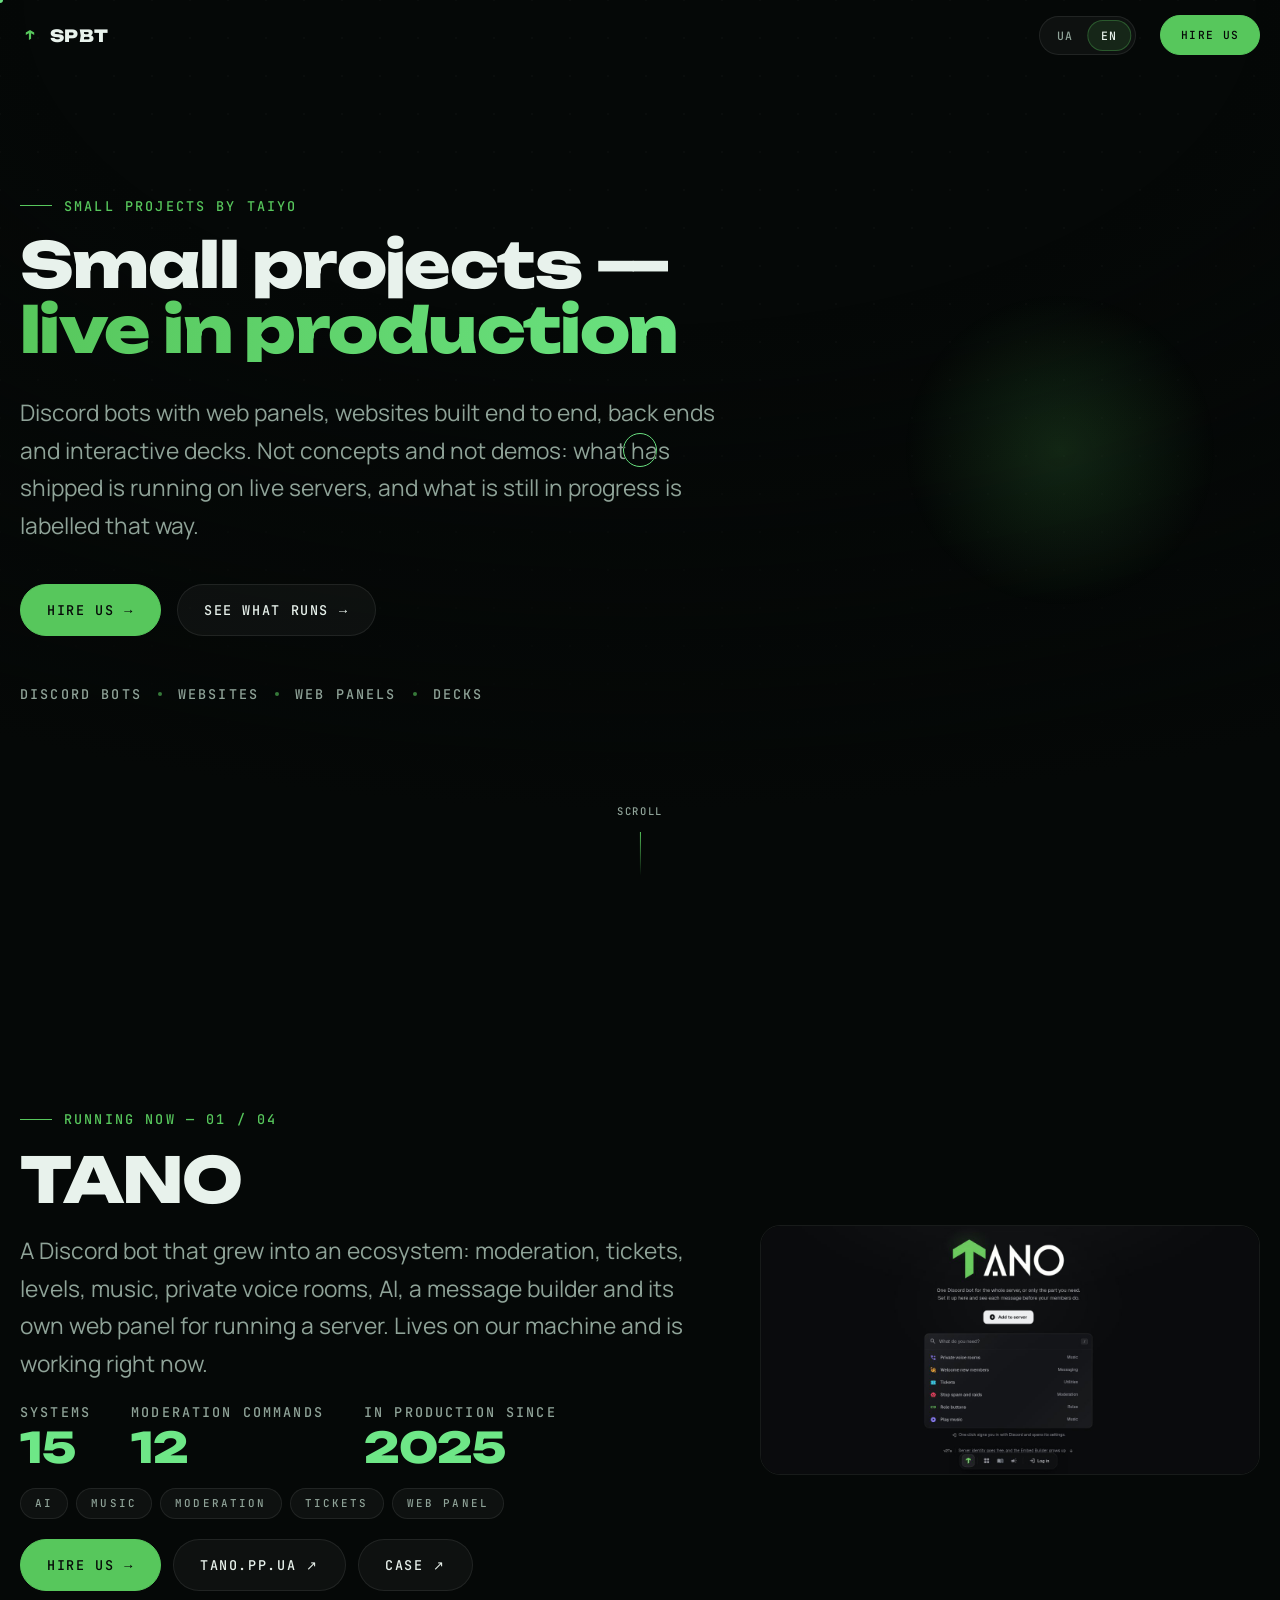
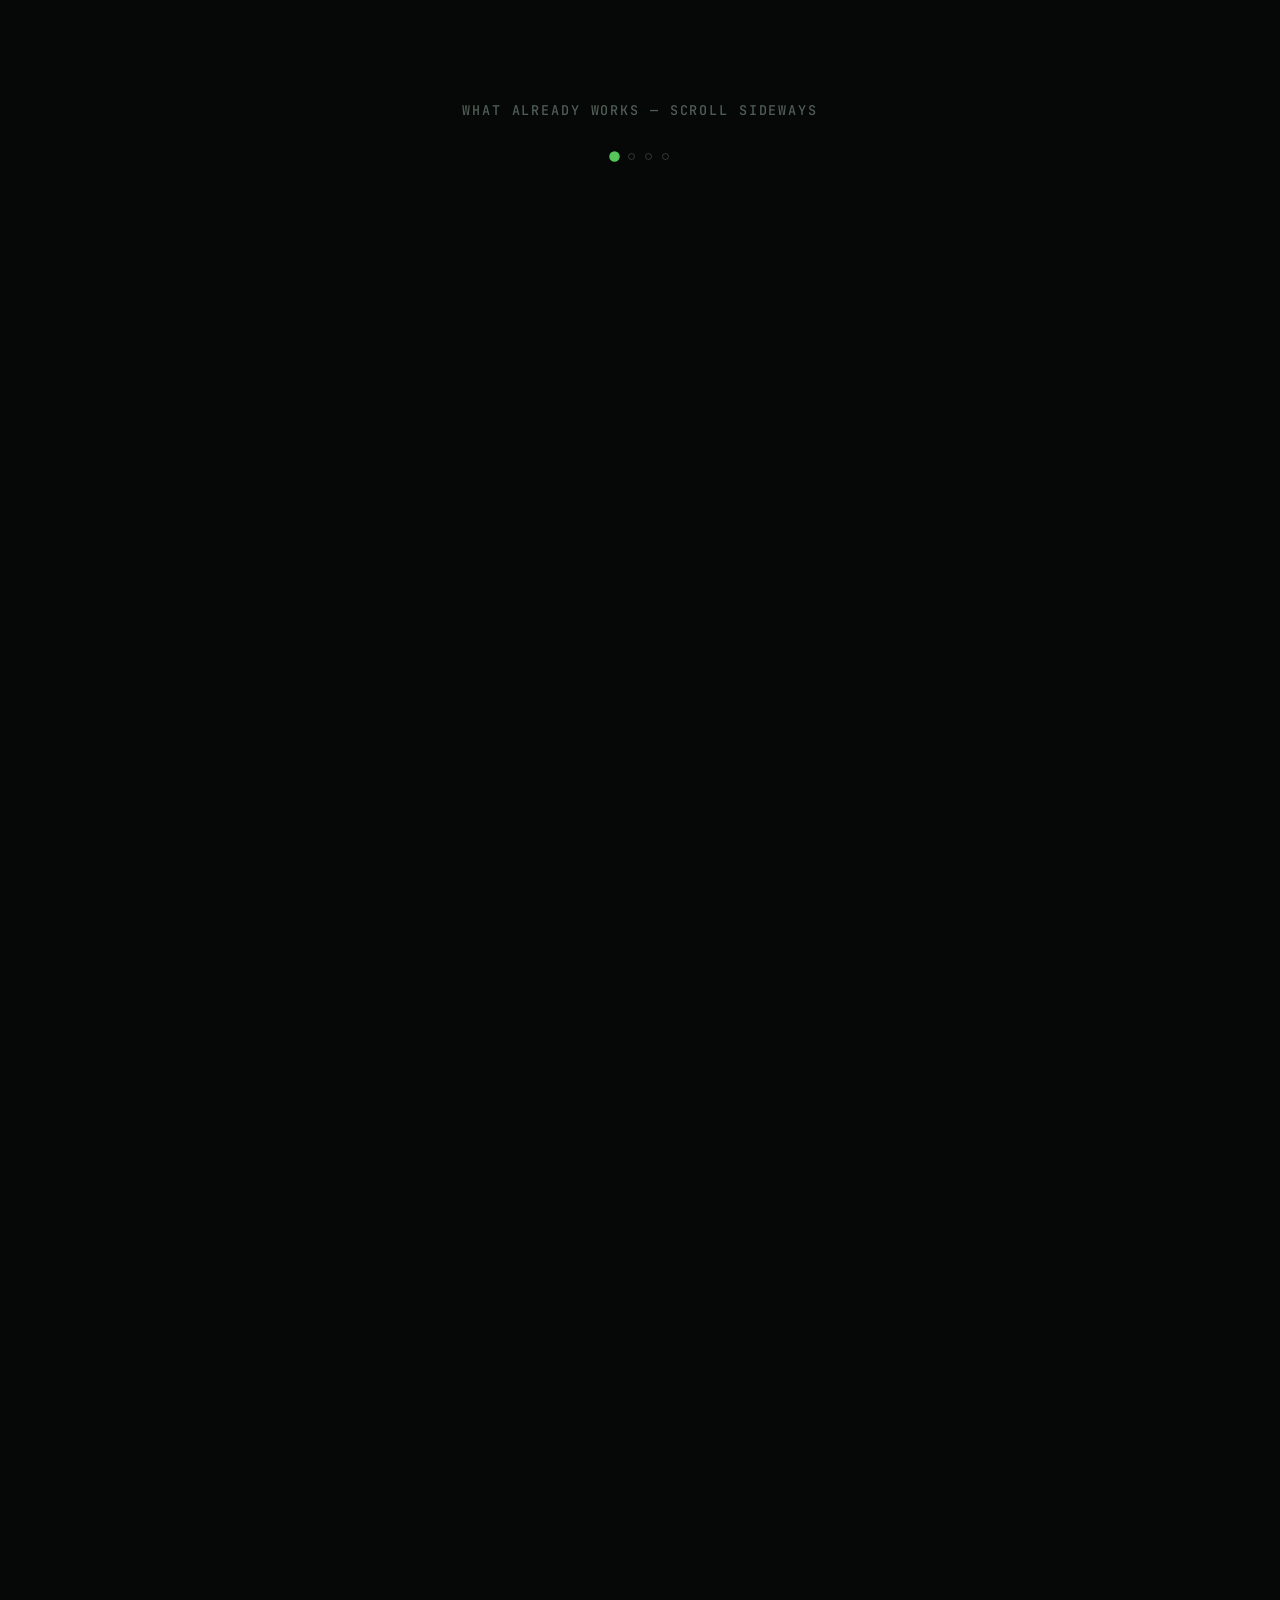
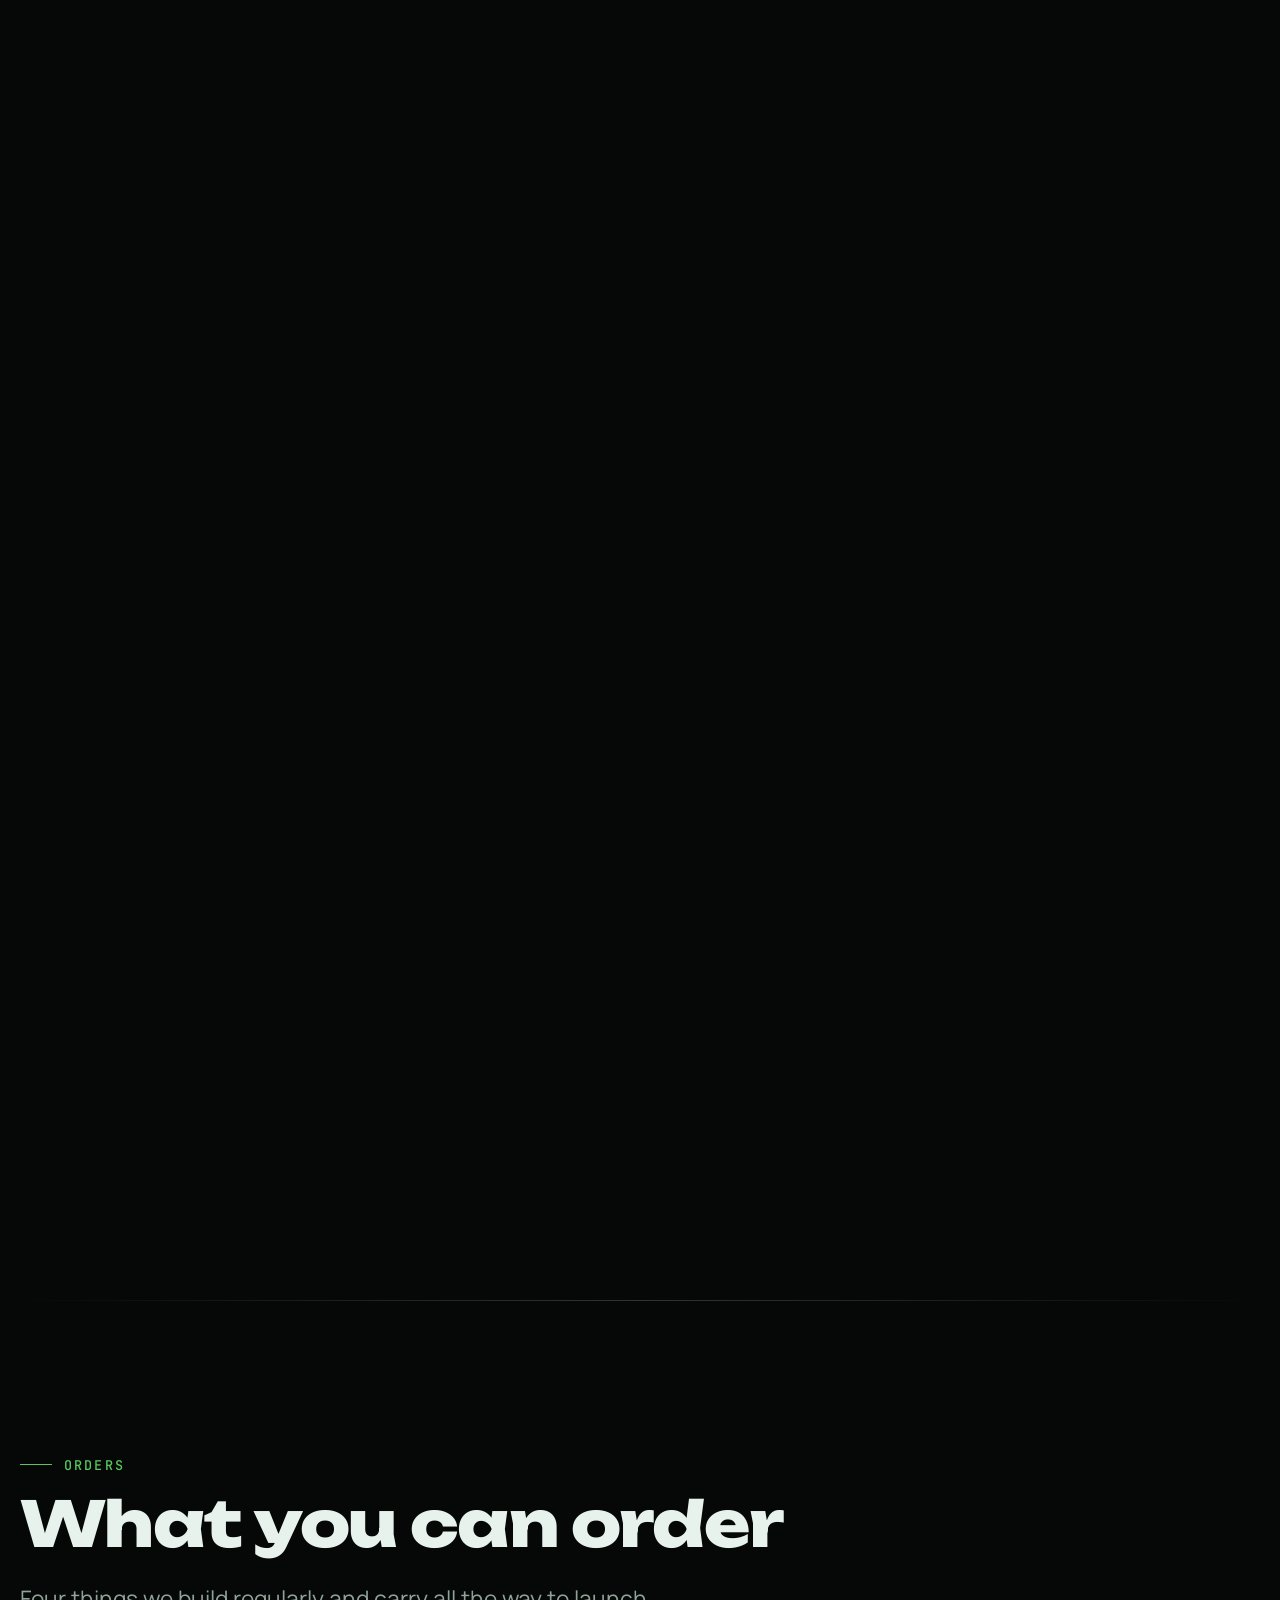
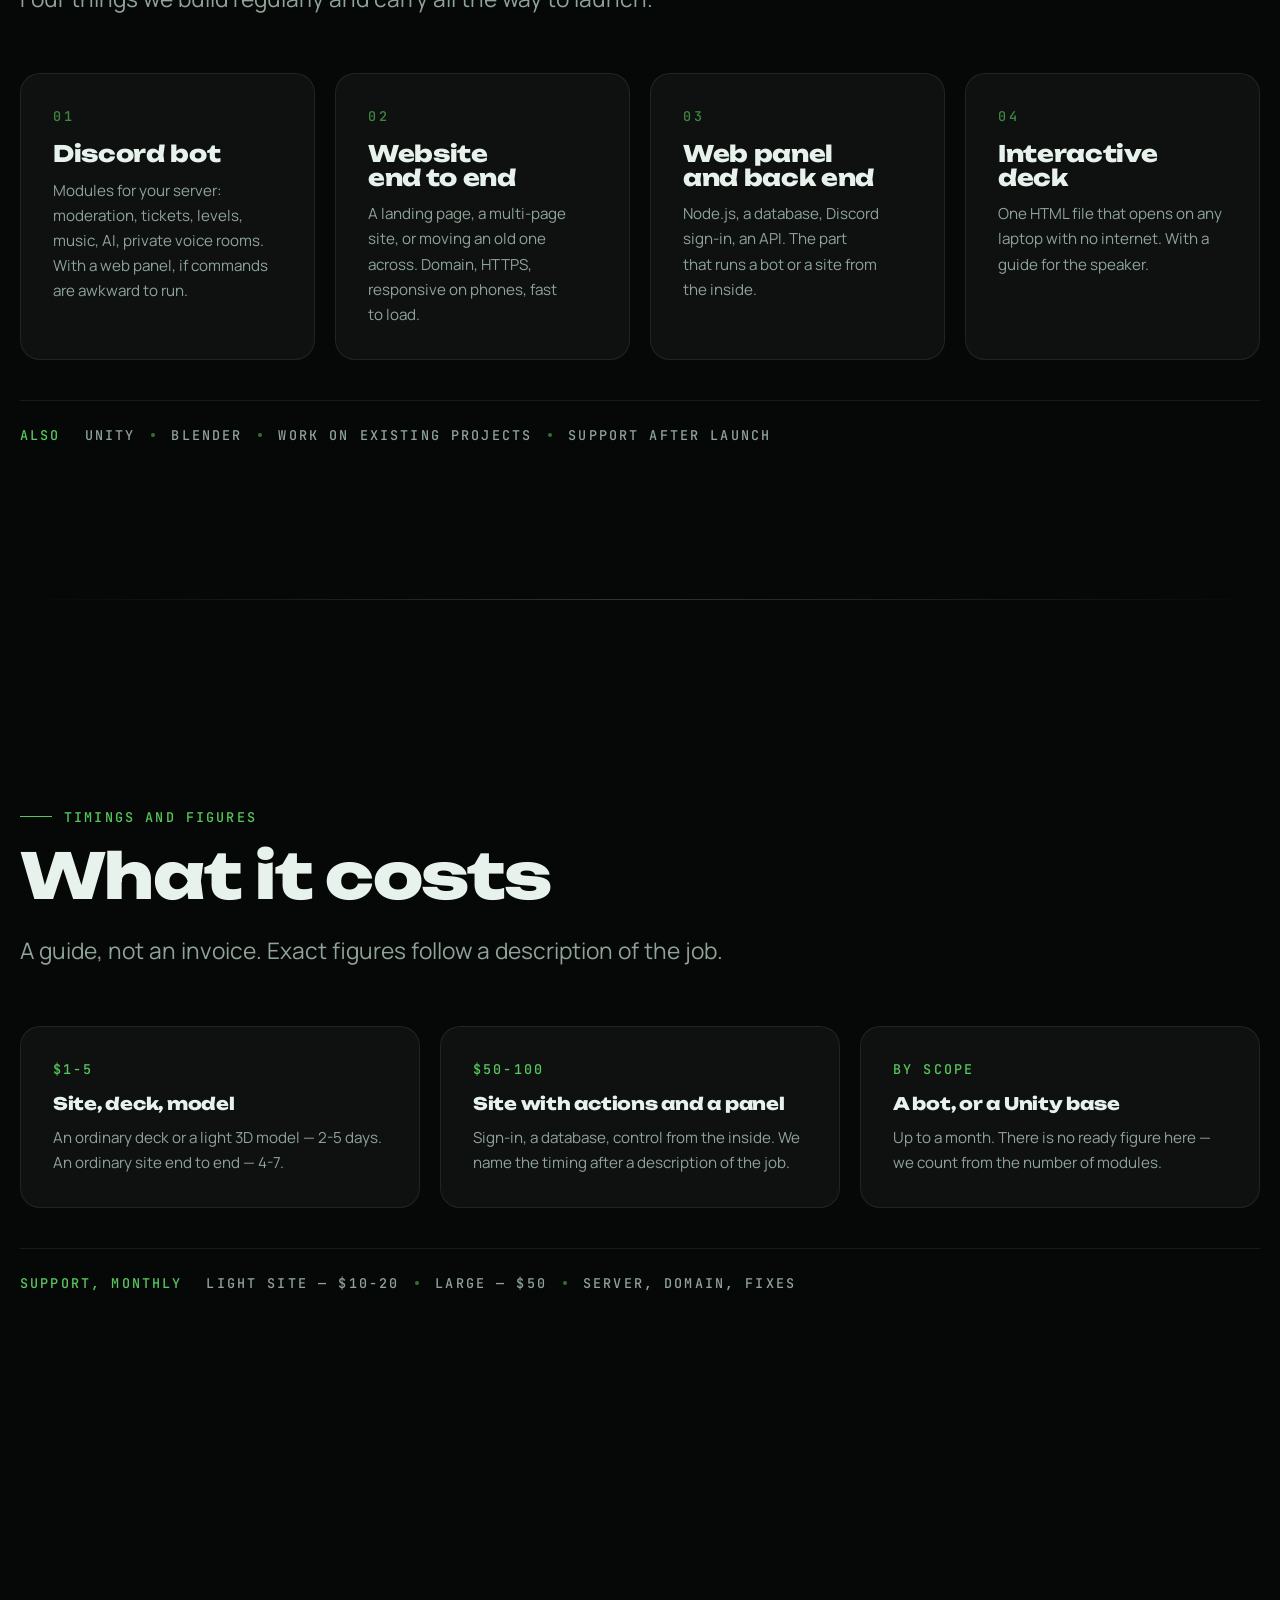
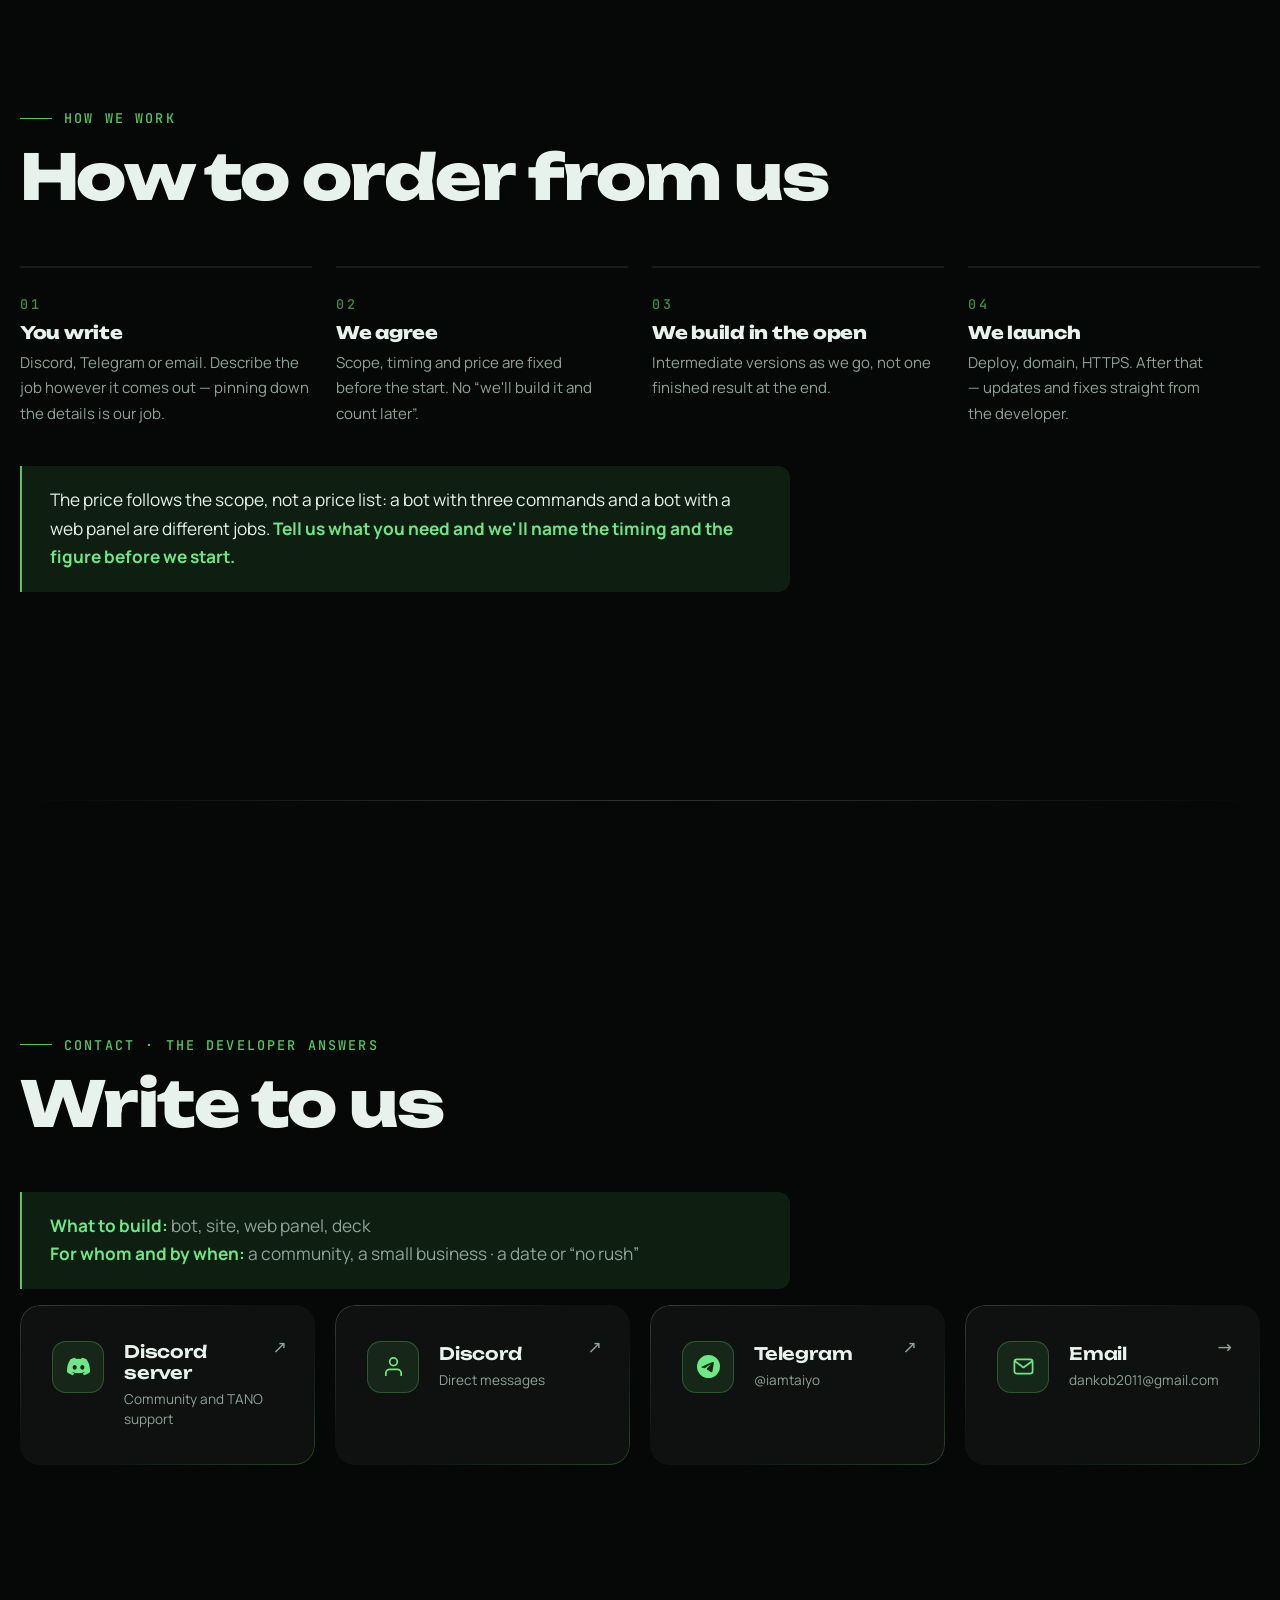
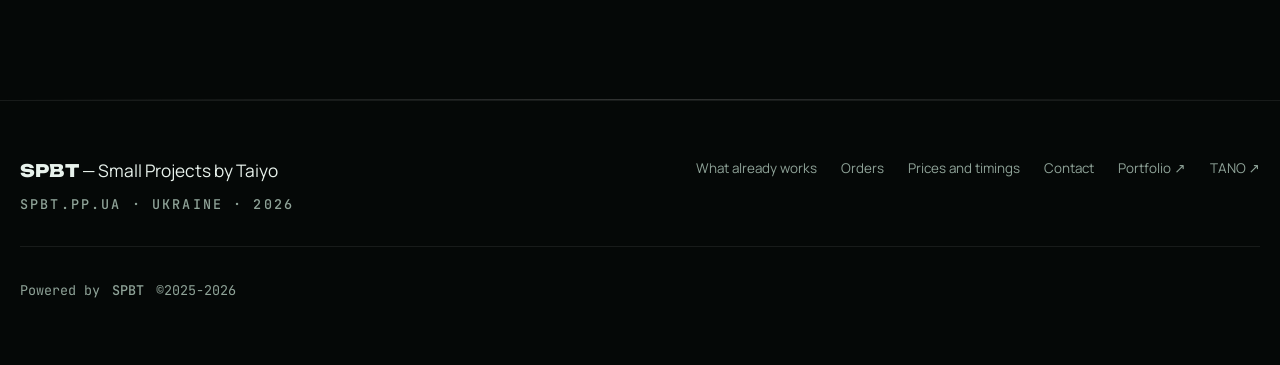
==== commit bceba772: "feat: link the open class site repo from the websites panel A third secondary button on #sites, "Сай" ====
--- a/en/index.html
+++ b/en/index.html
@@ -272,6 +272,13 @@
               <div class="card__actions" data-reveal data-reveal-delay="5">
                 <a class="btn btn--primary" data-magnetic href="#contact">Order a site <span aria-hidden="true">→</span></a>
                 <a class="btn" data-magnetic href="https://taiyo.is-a.dev/en/" target="_blank" rel="noopener">taiyo.is-a.dev <span aria-hidden="true">↗</span></a>
+                <!-- A web app for a school class: schedule, duty rosters,
+                     homework, sign-in through a Telegram bot; the code is open.
+                     A button rather than a sentence in the lead: the lead holds
+                     one line (see the comment above), and up to 900px a third
+                     button fits the same row; wider, it wraps within the
+                     panel's headroom. Measured, not eyeballed. -->
+                <a class="btn" data-magnetic href="https://github.com/DanyloKob/class-group-site" target="_blank" rel="noopener" aria-label="Class site on GitHub: schedule, duty rosters, homework, Telegram sign-in">Class site on GitHub <span aria-hidden="true">↗</span></a>
               </div>
             </div>
             <!-- The screenshot of the school site was removed from here. The
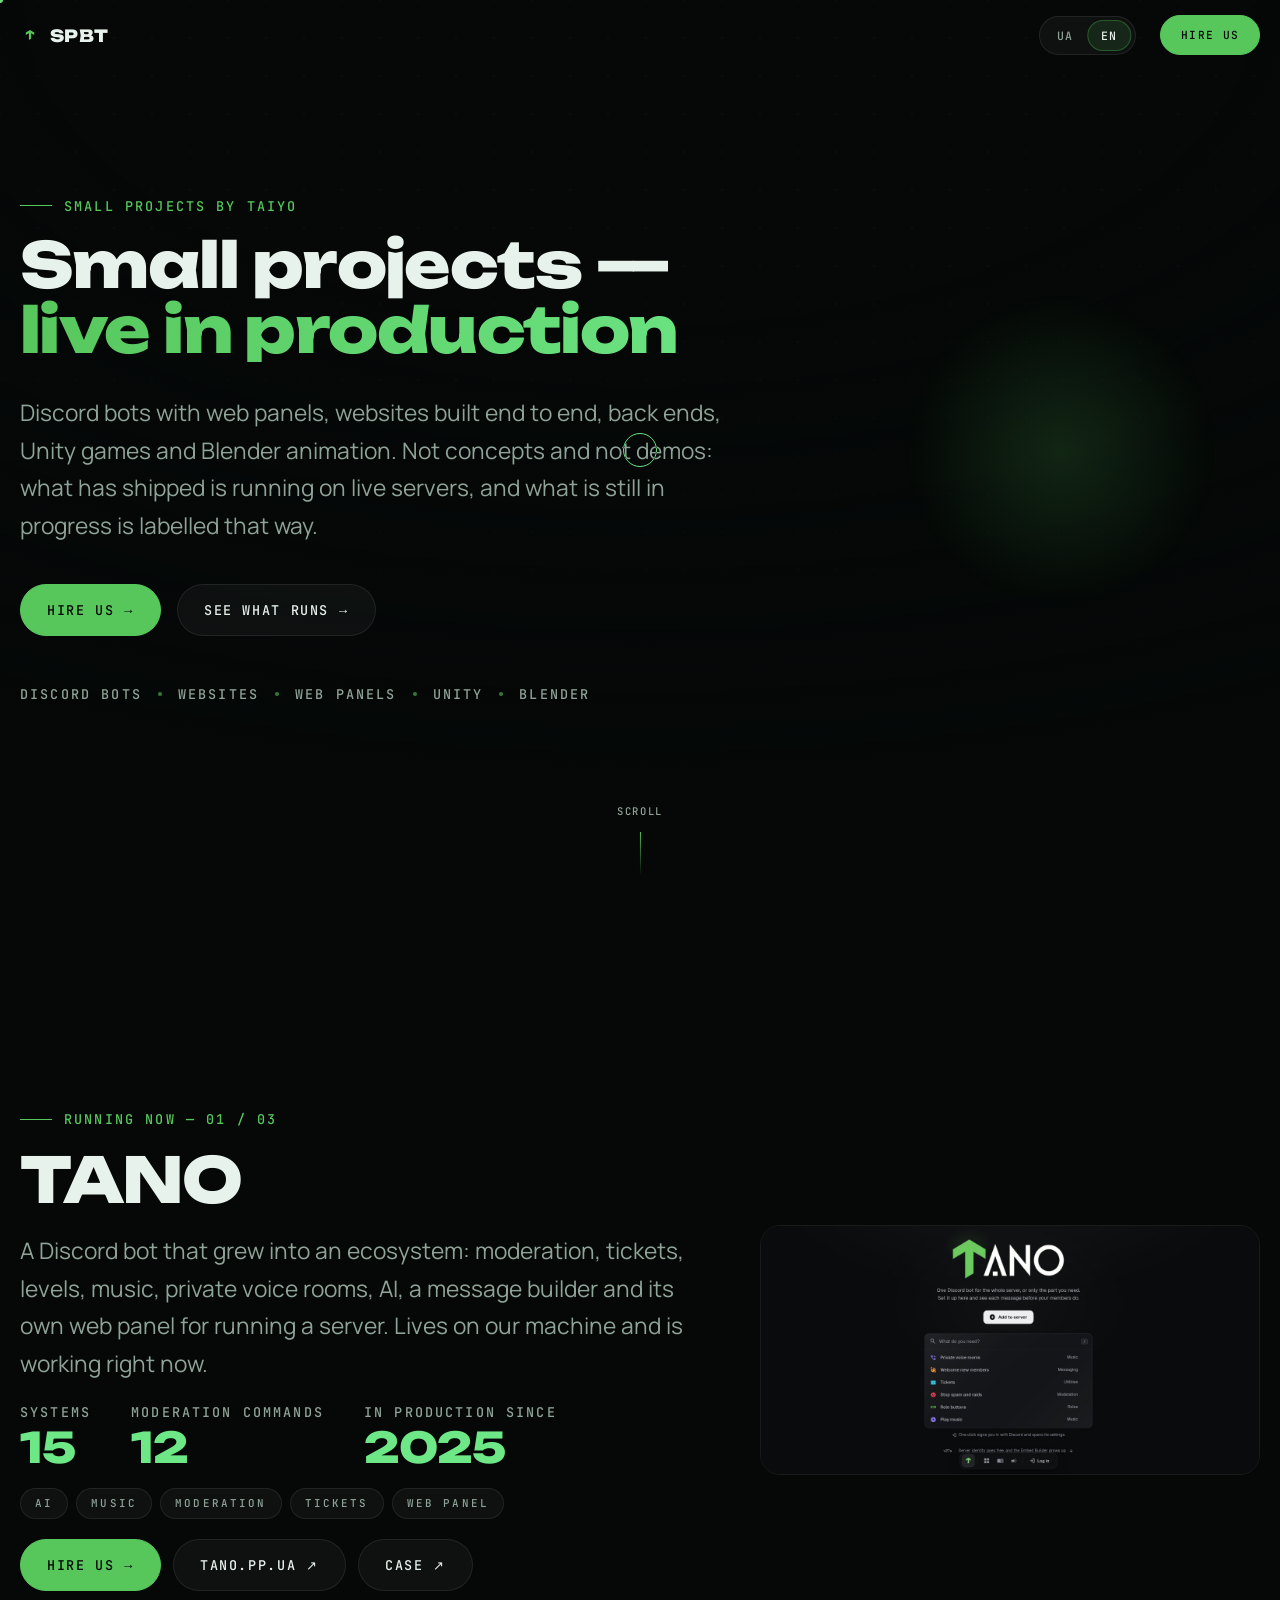
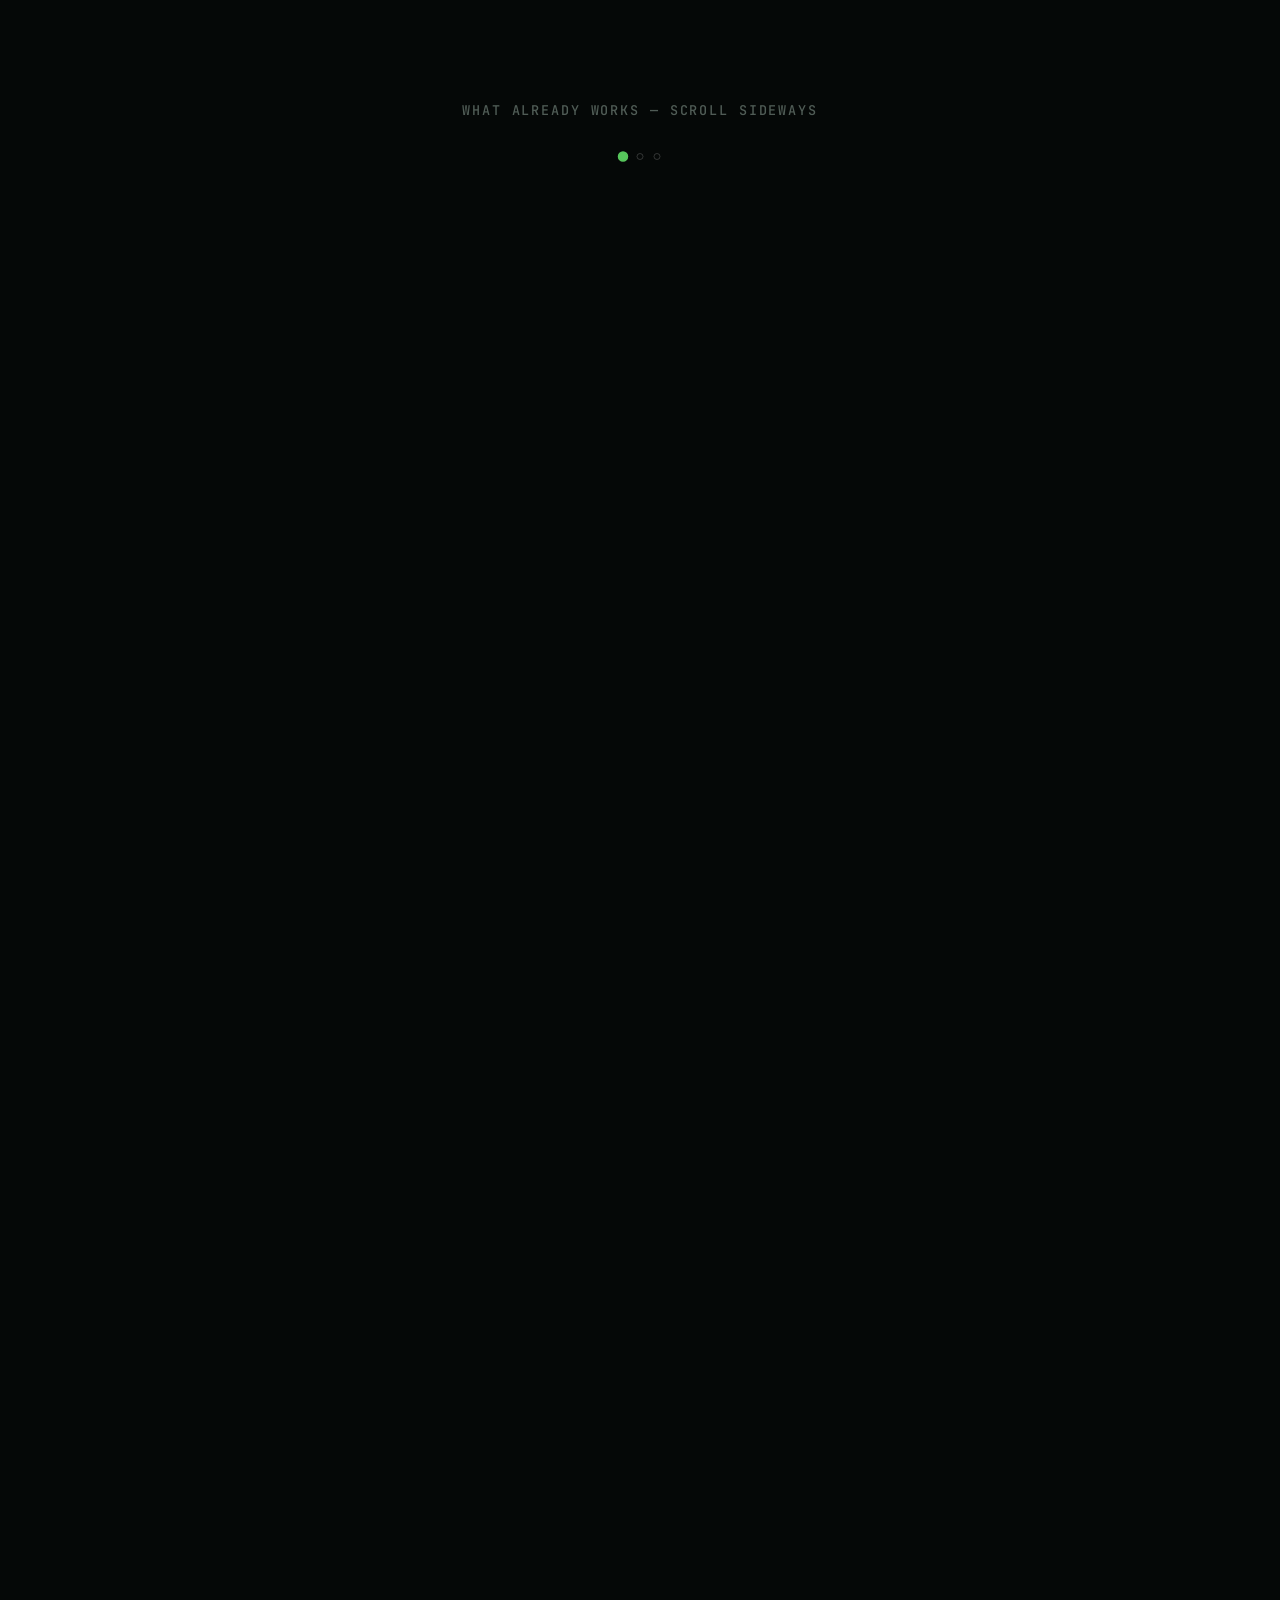
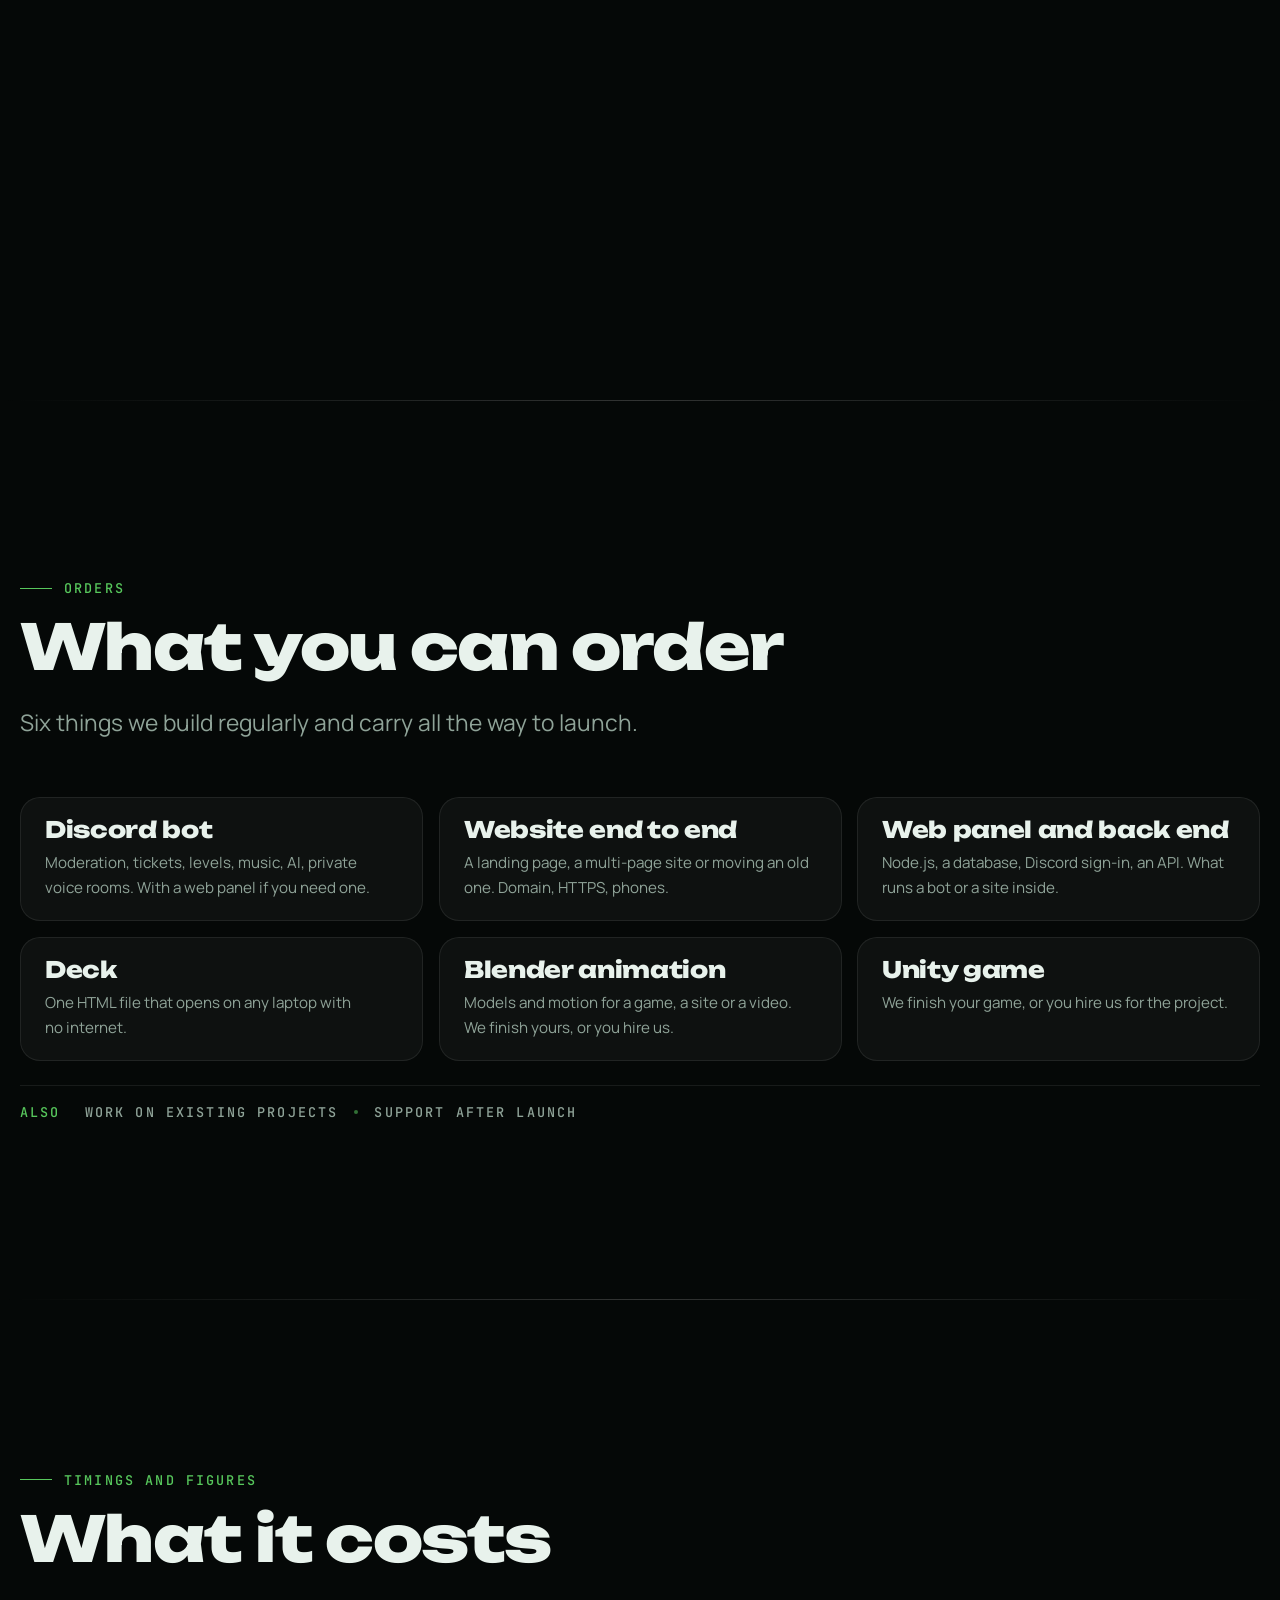
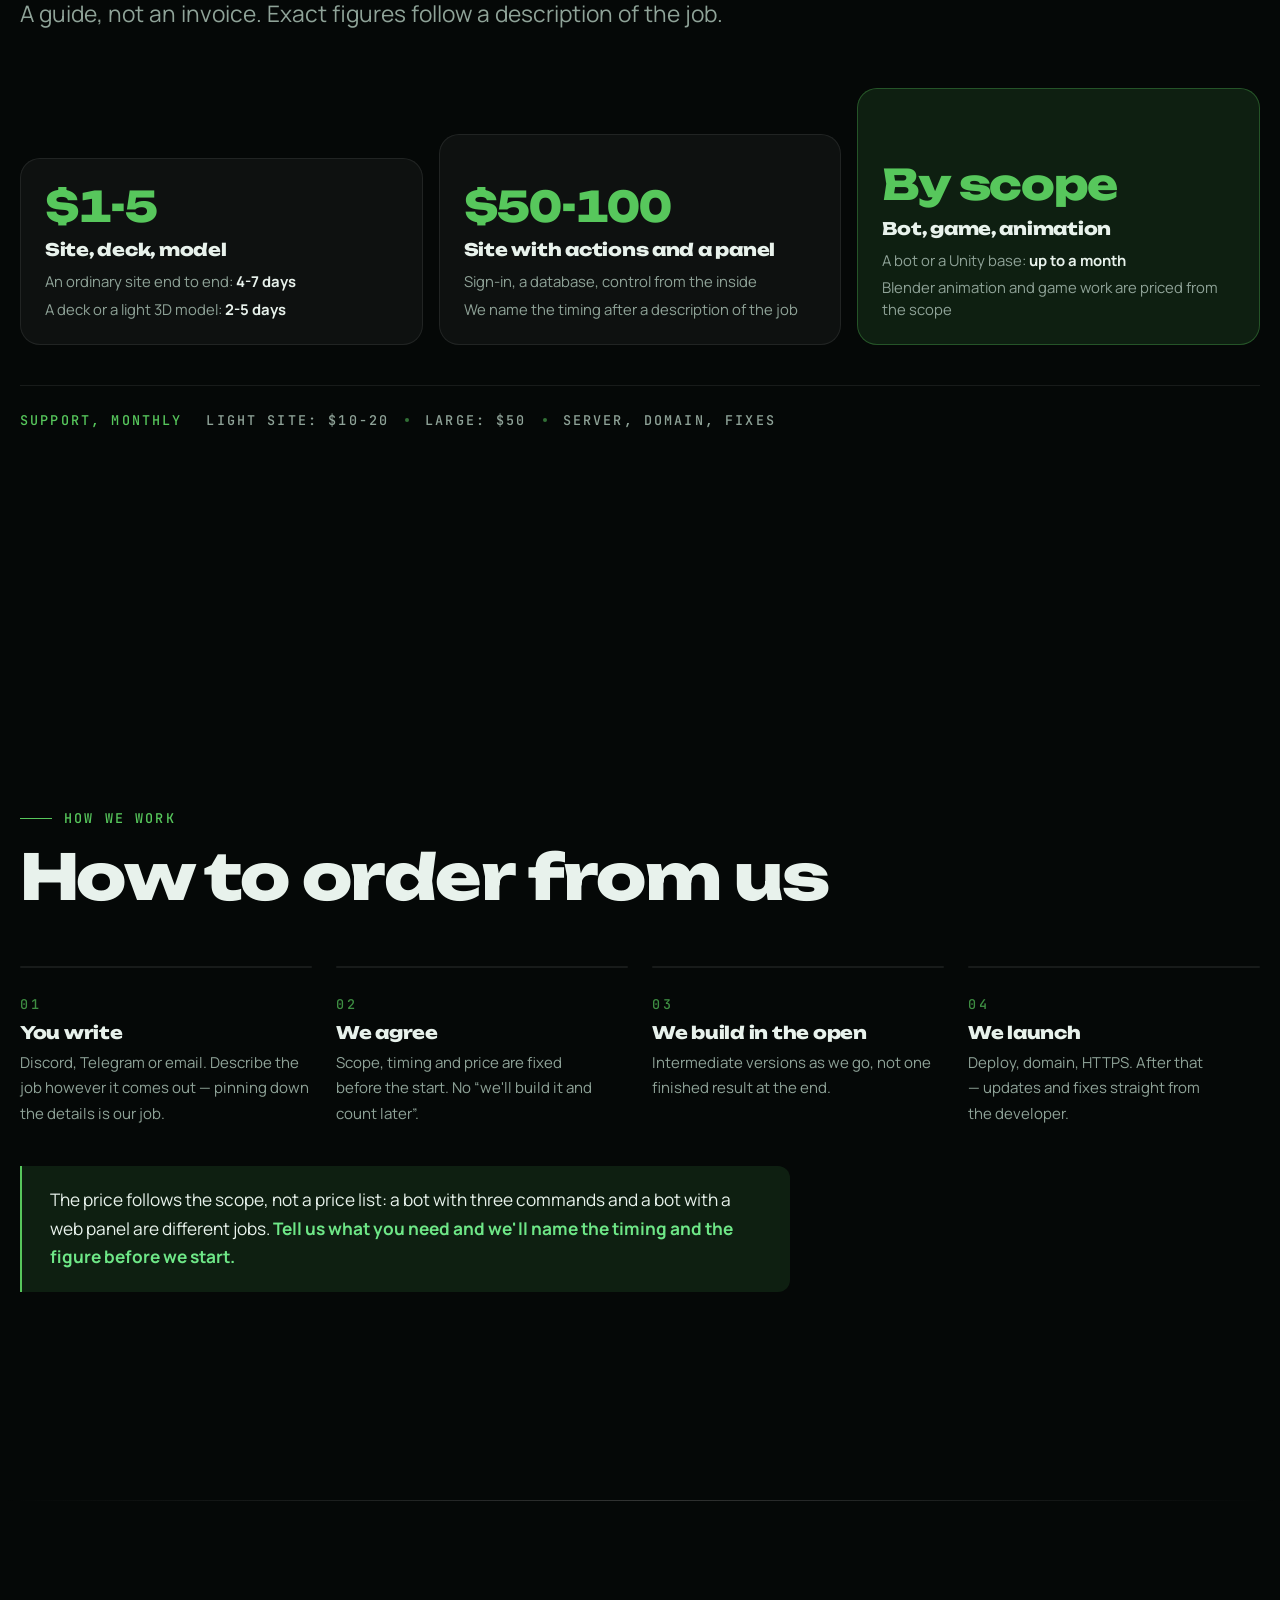
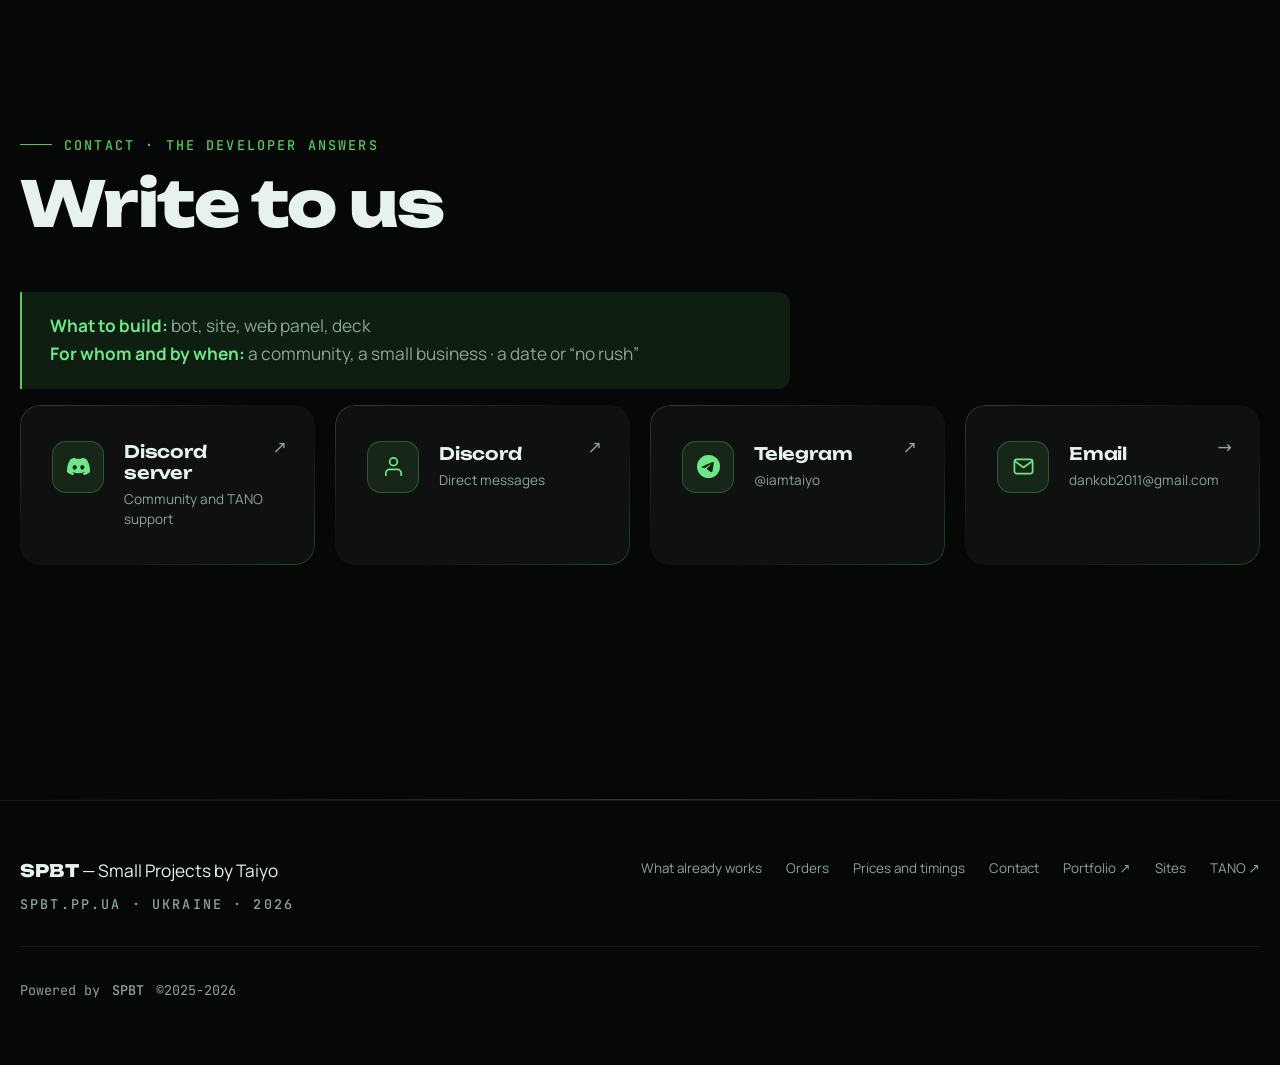
==== commit 6920da1b: "feat: site gallery with previews, price ladder, Unity and Blender offers Drop the decks panel, add a" ====
--- a/en/index.html
+++ b/en/index.html
@@ -27,7 +27,7 @@
     });
   })();
 </script>
-<title>SPBT — Discord bots, websites and interactive decks, built to order</title>
+<title>SPBT — Discord bots, websites, games and 3D, built to order</title>
 <meta name="description" content="SPBT (Small Projects by Taiyo) — Discord bots with web panels, websites built end to end, back ends and interactive presentations, made to order. See what is already running, then write to the developer directly.">
 <meta name="author" content="Taiyo Asano">
 <meta name="theme-color" content="#050807">
@@ -40,12 +40,12 @@
 <meta property="og:locale" content="en_US">
 <meta property="og:locale:alternate" content="uk_UA">
 <meta property="og:site_name" content="SPBT">
-<meta property="og:title" content="SPBT — Discord bots, websites and interactive decks, built to order">
+<meta property="og:title" content="SPBT — Discord bots, websites, games and 3D, built to order">
 <meta property="og:description" content="Small projects, live in production. Discord bots with web panels, websites built end to end, back ends and interactive decks. Write to the developer directly.">
 <meta property="og:url" content="https://spbt.pp.ua/en/">
 <meta property="og:image" content="https://spbt.pp.ua/assets/img/og.png">
 <meta name="twitter:card" content="summary_large_image">
-<meta name="twitter:title" content="SPBT — Discord bots, websites and interactive decks, built to order">
+<meta name="twitter:title" content="SPBT — Discord bots, websites, games and 3D, built to order">
 <meta name="twitter:description" content="Small projects, live in production. Bots, websites, back ends, decks. Write to the developer directly.">
 <meta name="twitter:image" content="https://spbt.pp.ua/assets/img/og.png">
 <!-- Latin subsets here, Cyrillic on the Ukrainian page — the preload should
@@ -105,8 +105,8 @@
              in the "Websites end to end" panel), but the rule stands: a promise
              your own copy contradicts costs more than a modest one. -->
         <p class="hero__lead" data-reveal data-reveal-delay="1">
-          Discord bots with web panels, websites built end to end, back ends and
-          interactive decks. Not concepts and not demos: what has shipped is running
+          Discord bots with web panels, websites built end to end, back ends, Unity games
+          and Blender animation. Not concepts and not demos: what has shipped is running
           on live servers, and what is still in progress is labelled that way.
         </p>
         <div class="hero__actions" data-reveal data-reveal-delay="2">
@@ -114,7 +114,7 @@
           <a class="btn" data-magnetic href="#work">See what runs <span aria-hidden="true">→</span></a>
         </div>
         <ul class="hero__tags u-mono" data-reveal data-reveal-delay="3">
-          <li>Discord bots</li><li>Websites</li><li>Web panels</li><li>Decks</li>
+          <li>Discord bots</li><li>Websites</li><li>Web panels</li><li>Unity</li><li>Blender</li>
         </ul>
       </div>
 
@@ -133,7 +133,7 @@
        the progress of ordinary vertical scrolling. The scroll stays native —
        scrollbar, keys and find-in-page all work. Three invisible anchors give
        one snap point per panel.                                          -->
-  <section class="pjtrack" id="work" aria-labelledby="work-title" data-pjtrack style="--pj-n:4">
+  <section class="pjtrack" id="work" aria-labelledby="work-title" data-pjtrack style="--pj-n:3">
     <!-- A section heading that occupies no pixels. `.u-sr` (base.css:195) is
          position:absolute, so the sticky stage, the three anchors and the
          track's progress stay exactly where they were.
@@ -147,7 +147,6 @@
     <span class="pjtrack__anchor pjtrack__anchor--1" aria-hidden="true"></span>
     <span class="pjtrack__anchor pjtrack__anchor--2" aria-hidden="true"></span>
     <span class="pjtrack__anchor pjtrack__anchor--3" aria-hidden="true"></span>
-    <span class="pjtrack__anchor pjtrack__anchor--4" aria-hidden="true"></span>
 
     <div class="pjtrack__stage">
       <div class="pjtrack__row" data-pjrow>
@@ -155,7 +154,7 @@
         <article class="pjslide pj" id="tano">
           <div class="u-container pj__inner">
             <div class="pj__copy">
-              <p class="u-mono u-eyebrow" data-reveal>Running now — 01 / 04</p>
+              <p class="u-mono u-eyebrow" data-reveal>Running now — 01 / 03</p>
               <h3 class="pj__title" data-reveal data-reveal-delay="1">TANO</h3>
               <p class="pj__lead" data-reveal data-reveal-delay="2">
                 A Discord bot that grew into an ecosystem: moderation, tickets, levels,
@@ -204,7 +203,7 @@
         <article class="pjslide pj" id="spbt-db">
           <div class="u-container pj__inner">
             <div class="pj__copy">
-              <p class="u-mono u-eyebrow" data-reveal>Open source — 02 / 04</p>
+              <p class="u-mono u-eyebrow" data-reveal>Open source — 02 / 03</p>
               <h3 class="pj__title" data-reveal data-reveal-delay="1">SPBT_DB</h3>
               <p class="pj__lead" data-reveal data-reveal-delay="2">
                 For Node.js bots on a small VPS, once JSON files start to drag.
@@ -229,118 +228,20 @@
         <article class="pjslide pj" id="sites">
           <div class="u-container pj__inner">
             <div class="pj__copy">
-              <p class="u-mono u-eyebrow" data-reveal>Running now — 03 / 04</p>
-              <!-- "Websites", not "Websites end to end": at display size the
-                   longer name took a second line everywhere below 901px, and a
-                   line of the heading costs the panel far more than it costs
-                   the lead. The scope is in the lead and in the #order card. -->
+              <p class="u-mono u-eyebrow" data-reveal>Running now — 03 / 03</p>
               <h3 class="pj__title" data-reveal data-reveal-delay="1">Websites</h3>
-              <!-- One line, not two, and that is measured rather than guessed.
-                   The panel sits in a stage with overflow:clip, and in the
-                   760-900px band at a 700px window height the row of buttons
-                   was being clipped: by 27px before the figures strip, 51px
-                   with it. Every line of the lead costs 34px, so the one-line
-                   version buys 17px. The clause about the school site stays —
-                   the hero's promise that unfinished work is labelled rests
-                   on it. -->
-              <p class="pj__lead" data-reveal data-reveal-delay="2">
-                Markup, back end, domain, HTTPS, deploy. A school site in progress.
-              </p>
-              <!-- The tail of this paragraph (static, no frameworks, self-hosted
-                   fonts, zero dependencies) moved into the figures: the same
-                   claim, but readable in half a second. Each number is one
-                   action to verify:
-                     0  — the repository has no package.json, no lock file, no
-                          node_modules and no external host;
-                     26 — how many tests tools/check.test.mjs passes;
-                     3  — Unbounded, Manrope, JetBrains Mono: three FAMILIES
-                          across 14 @font-face blocks. There are 14 .woff2 files
-                          too, which is why the label says families — otherwise
-                          the number would contradict assets/fonts itself.
-                   The paragraph no longer names taiyo.is-a.dev: that site has
-                   its own suite with a different count, and two different
-                   numbers under an identical "Tests" label on two sites that
-                   link to each other would read as a mistake. -->
-              <dl class="stats" data-reveal data-reveal-delay="3">
-                <div><dt class="u-mono">Dependencies</dt><dd data-counter="0">0</dd></div>
-                <div><dt class="u-mono">Tests</dt><dd data-counter="26">26</dd></div>
-                <div><dt class="u-mono">Font families</dt><dd data-counter="3">3</dd></div>
-              </dl>
-              <ul class="chips u-mono" data-reveal data-reveal-delay="4">
-                <li>Static</li><li>Node.js</li><li>GitHub Pages</li><li>Own server</li><li>Responsive</li>
+              <p class="pj__lead" data-reveal data-reveal-delay="2">Layout, back end, domain, HTTPS, deployment. Latest launch: the Physics and Technology Lyceum site.</p>
+              <ul class="chips u-mono" data-reveal data-reveal-delay="3">
+                <li>Static</li><li>PHP</li><li>Node.js</li><li>Next.js</li><li>Responsive</li>
               </ul>
-              <div class="card__actions" data-reveal data-reveal-delay="5">
+              <div class="card__actions" data-reveal data-reveal-delay="4">
                 <a class="btn btn--primary" data-magnetic href="#contact">Order a site <span aria-hidden="true">→</span></a>
-                <a class="btn" data-magnetic href="https://taiyo.is-a.dev/en/" target="_blank" rel="noopener">taiyo.is-a.dev <span aria-hidden="true">↗</span></a>
-                <!-- A web app for a school class: schedule, duty rosters,
-                     homework, sign-in through a Telegram bot; the code is open.
-                     A button rather than a sentence in the lead: the lead holds
-                     one line (see the comment above), and up to 900px a third
-                     button fits the same row; wider, it wraps within the
-                     panel's headroom. Measured, not eyeballed. -->
-                <a class="btn" data-magnetic href="https://github.com/DanyloKob/class-group-site" target="_blank" rel="noopener" aria-label="Class site on GitHub: schedule, duty rosters, homework, Telegram sign-in">Class site on GitHub <span aria-hidden="true">↗</span></a>
-              </div>
-            </div>
-            <!-- The screenshot of the school site was removed from here. The
-                 panel is titled "Running now" and its largest object was a
-                 project stamped "SOON": the picture contradicted its own
-                 caption. The unlaunched project gets exactly the space the
-                 lead above gives it, so a typographic plate from
-                 components.css holds the column instead — the same device the
-                 portfolio uses for projects with no screenshot worth showing.
-                 ftl-shot.jpg stays in assets/img until launch day. -->
-            <div class="pj__visual pj__visual--type" data-reveal data-reveal-delay="2" aria-hidden="true">
-              <span class="pj__wordmark">spbt</span>
-              <span class="pj__wordsub u-mono">.pp.ua</span>
-            </div>
-          </div>
-        </article>
-
-        <article class="pjslide pj" id="decks">
-          <div class="u-container pj__inner">
-            <div class="pj__copy">
-              <p class="u-mono u-eyebrow" data-reveal>Running now — 04 / 04</p>
-              <h3 class="pj__title" data-reveal data-reveal-delay="1">Interactive decks</h3>
-              <p class="pj__lead" data-reveal data-reveal-delay="2">
-                A talk driven from a clicker. “Play, Emotions &amp; AI” for
-                UATEFL Lviv 2026 — commissioned by Olena Kobzar, published with her consent.
-              </p>
-              <!-- Only what already stands next to it was cut: "embedded fonts"
-                   and "one file" are the chips below, "interactive slides" is
-                   the panel heading. The paragraph keeps the occasion, the
-                   clicker (which has no chip) and the client's consent, which
-                   must not be removed.
-                   The numbers come from the case study this panel opens,
-                   taiyo.is-a.dev/decks/: ten slides, about eighteen minutes,
-                   two interactive moments with the room. The minutes did not
-                   make it in precisely because they are "about": the strip
-                   shows exact values, and one approximate figure would teach
-                   the reader to treat them all as approximate.
-                   "Files" and "Moments" carry no data-counter on purpose:
-                   motion.js blanks the content and rolls up, so a target of 1
-                   shows "0" for the first ~140ms and a target of 2 for ~58ms.
-                   That is the exact opposite of the claim under the label. -->
-              <dl class="stats" data-reveal data-reveal-delay="3">
-                <div><dt class="u-mono">Files</dt><dd>1</dd></div>
-                <div><dt class="u-mono">Slides</dt><dd data-counter="10">10</dd></div>
-                <div><dt class="u-mono">Moments with the room</dt><dd>2</dd></div>
-              </dl>
-              <ul class="chips u-mono" data-reveal data-reveal-delay="4">
-                <li>One file</li><li>Offline</li><li>Embedded fonts</li><li>Speaker guide</li>
-              </ul>
-              <div class="card__actions" data-reveal data-reveal-delay="5">
-                <!-- This used to be "#order" — that is, backwards, to the slide
-                     listing the services. "Order" on this page has to lead to
-                     one place, and that is #contact, as in the bar and in the
-                     hero. -->
-                <a class="btn btn--primary" data-magnetic href="#contact">Order a deck <span aria-hidden="true">→</span></a>
-                <a class="btn" data-magnetic href="https://taiyo.is-a.dev/decks/" target="_blank" rel="noopener"
-                   hreflang="uk" aria-label="Deck case study, in Ukrainian">Case <span class="u-mono">UA</span> <span aria-hidden="true">↗</span></a>
+                <a class="btn" data-magnetic href="/en/sites/" aria-label="Case study: all our sites">Case study <span aria-hidden="true">→</span></a>
               </div>
             </div>
             <div class="pj__visual" data-reveal data-reveal-delay="2">
-              <img src="/assets/img/deck-shot.jpg" width="1100" height="688" loading="lazy"
-                   alt="Title slide of the Play, Emotions and AI deck with the talk title and the speaker's details">
+              <img src="/assets/img/site-ftl.jpg" width="1120" height="700" loading="lazy"
+                   alt="The new Physics and Technology Lyceum site: side menu, two building photos, the emblem and the lyceum name">
             </div>
           </div>
         </article>
@@ -348,7 +249,7 @@
       </div><!-- /.pjtrack__row -->
 
       <div class="pjtrack__dots" data-pjdots aria-hidden="true">
-        <span class="is-on"></span><span></span><span></span><span></span>
+        <span class="is-on"></span><span></span><span></span>
       </div>
       <p class="pjtrack__hint u-mono" aria-hidden="true">What already works — scroll sideways</p>
     </div><!-- /.pjtrack__stage -->
@@ -360,38 +261,38 @@
       <p class="u-mono u-eyebrow" data-reveal>Orders</p>
       <h2 class="section__title" id="order-title" data-reveal data-reveal-delay="1">What you can order</h2>
       <p class="section__lead" data-reveal data-reveal-delay="2">
-        Four things we build regularly and carry all the way to launch.
+        Six things we build regularly and carry all the way to launch.
       </p>
       <div class="cards cards--offer">
         <article class="card card--skill" data-tilt data-reveal data-reveal-delay="1">
-          <span class="card__num u-mono">01</span>
           <h3>Discord bot</h3>
-          <p>Modules for your server: moderation, tickets, levels, music, AI,
-             private voice rooms. With a web panel, if commands are awkward to run.</p>
+          <p>Moderation, tickets, levels, music, AI, private voice rooms. With a web panel if you need one.</p>
         </article>
         <article class="card card--skill" data-tilt data-reveal data-reveal-delay="2">
-          <span class="card__num u-mono">02</span>
           <h3>Website end to end</h3>
-          <p>A landing page, a multi-page site, or moving an old one across. Domain,
-             HTTPS, responsive on phones, fast to load.</p>
+          <p>A landing page, a multi-page site or moving an old one. Domain, HTTPS, phones.</p>
         </article>
         <article class="card card--skill" data-tilt data-reveal data-reveal-delay="3">
-          <span class="card__num u-mono">03</span>
           <h3>Web panel and back end</h3>
-          <p>Node.js, a database, Discord sign-in, an API. The part that runs a bot
-             or a site from the inside.</p>
+          <p>Node.js, a database, Discord sign-in, an API. What runs a bot or a site inside.</p>
         </article>
         <article class="card card--skill" data-tilt data-reveal data-reveal-delay="4">
-          <span class="card__num u-mono">04</span>
-          <h3>Interactive deck</h3>
-          <p>One HTML file that opens on any laptop with no internet. With a guide
-             for the speaker.</p>
+          <h3>Deck</h3>
+          <p>One HTML file that opens on any laptop with no internet.</p>
+        </article>
+        <article class="card card--skill" data-tilt data-reveal data-reveal-delay="4">
+          <h3>Blender animation</h3>
+          <p>Models and motion for a game, a site or a video. We finish yours, or you hire us.</p>
+        </article>
+        <article class="card card--skill" data-tilt data-reveal data-reveal-delay="4">
+          <h3>Unity game</h3>
+          <p>We finish your game, or you hire us for the project.</p>
         </article>
       </div>
       <div class="also" data-reveal data-reveal-delay="5">
         <p class="also__label u-mono">Also</p>
         <ul class="facts u-mono">
-          <li>Unity</li><li>Blender</li><li>Work on existing projects</li><li>Support after launch</li>
+          <li>Work on existing projects</li><li>Support after launch</li>
         </ul>
       </div>
     </div>
@@ -431,26 +332,32 @@
            takes both its colour and its bottom margin: the green figure would
            turn grey and collide with the heading. The same trap already caught
            the portfolio, where `.tl__year` sits in a <p> inside `.tl__node`. -->
-      <ul class="pairs">
-        <li class="pair" data-reveal data-reveal-delay="1">
-          <div class="pair__tag u-mono">$1-5</div>
+      <ol class="tiers">
+        <li class="tier" data-reveal data-reveal-delay="1">
+          <div class="tier__sum">$1-5</div>
           <h3>Site, deck, model</h3>
-          <p>An ordinary deck or a light 3D model — 2-5 days. An ordinary site end
-             to end — 4-7.</p>
+          <ul>
+            <li>An ordinary site end to end: <b>4-7 days</b></li>
+            <li>A deck or a light 3D model: <b>2-5 days</b></li>
+          </ul>
         </li>
-        <li class="pair" data-reveal data-reveal-delay="2">
-          <div class="pair__tag u-mono">$50-100</div>
+        <li class="tier" data-reveal data-reveal-delay="2">
+          <div class="tier__sum">$50-100</div>
           <h3>Site with actions and a panel</h3>
-          <p>Sign-in, a database, control from the inside. We name the timing
-             after a description of the job.</p>
+          <ul>
+            <li>Sign-in, a database, control from the inside</li>
+            <li>We name the timing after a description of the job</li>
+          </ul>
         </li>
-        <li class="pair" data-reveal data-reveal-delay="3">
-          <div class="pair__tag u-mono">By scope</div>
-          <h3>A bot, or a Unity base</h3>
-          <p>Up to a month. There is no ready figure here — we count from the
-             number of modules.</p>
+        <li class="tier tier--top" data-reveal data-reveal-delay="3">
+          <div class="tier__sum">By scope</div>
+          <h3>Bot, game, animation</h3>
+          <ul>
+            <li>A bot or a Unity base: <b>up to a month</b></li>
+            <li>Blender animation and game work are priced from the scope</li>
+          </ul>
         </li>
-      </ul>
+      </ol>
       <!-- Support is a different product from a build: it is monthly and has no
            "done". So it is not a fourth .pair but the same quiet `.also` line
            that marks, under the #order cards, "this exists too, but it is not
@@ -458,7 +365,7 @@
       <div class="also" data-reveal data-reveal-delay="4">
         <p class="also__label u-mono">Support, monthly</p>
         <ul class="facts u-mono">
-          <li>Light site — $10-20</li><li>Large — $50</li><li>Server, domain, fixes</li>
+          <li>Light site: $10-20</li><li>Large: $50</li><li>Server, domain, fixes</li>
         </ul>
       </div>
     </div>
@@ -582,6 +489,7 @@
       <a href="#price">Prices and timings</a>
       <a href="#contact">Contact</a>
       <a href="https://taiyo.is-a.dev/en/" target="_blank" rel="noopener">Portfolio <span aria-hidden="true">↗</span></a>
+      <a href="/en/sites/">Sites</a>
       <a href="https://tano.pp.ua/" target="_blank" rel="noopener">TANO <span aria-hidden="true">↗</span></a>
     </nav>
     <p class="footer__powered">
--- a/assets/css/spbt.css
+++ b/assets/css/spbt.css
@@ -29,21 +29,24 @@
    viewport-height slide it only steals room the heading and the "також" strip
    need — measured 35px per row of cards on a 800px-tall screen. */
 .cards--offer .card--skill{min-height:0;}
-
-/* Four explicit columns wherever the slide layout is in charge. `auto-fit` with
-   a 240px floor needs 1020px of container for four tracks, and the container is
-   1001px at a 1041px viewport — so the whole 901–1096px band fell to three
-   columns plus one orphan on a second row, and the slide grew 240px past the
-   screen. Narrower cards are taller than wide ones, but a taller card costs far
-   less height than an extra row. */
+/* Six offers in two rows only fit a slide if each card stays short. */
 @media (min-width:901px){
-  .cards--offer{grid-template-columns:repeat(4,minmax(0,1fr));}
+  #order .cards{margin-top:calc(var(--space)*3);gap:calc(var(--space)*2);}
+  #order .card--skill{padding:calc(var(--space)*2.5) calc(var(--space)*3);}
+  #order .card--skill h3{margin-top:0;margin-bottom:calc(var(--space)*1);}
+  #order .also{margin-top:calc(var(--space)*3);padding-top:calc(var(--space)*2);}
+}
+
+/* Three explicit columns wherever the slide layout is in charge: six offers make
+   two full rows. `auto-fit` with a 240px floor changes its column count across
+   the 901-1096px band and leaves an orphan on the last row. */
+@media (min-width:901px){
+  .cards--offer{grid-template-columns:repeat(3,minmax(0,1fr));}
 }
 
 /* ─── "Also" strip ─────────────────────────────────────────────────────
-   Unity, Blender and support work are real, but they are not what this page
-   is selling — so they get one quiet line under the four offers instead of
-   cards of their own. The dot-separated list is `.facts` from components.css;
+   Work on existing projects and support are real, but they are not what this
+   page is selling, so they get one quiet line under the offers. The dot-separated list is `.facts` from components.css;
    this only supplies the rule above it and the label. */
 .also{
   display:flex;
@@ -144,3 +147,126 @@
 @media (max-width:900px){
   .also{gap:calc(var(--space)*1) calc(var(--space)*2);}
 }
+
+/* ─── Price ladder ──────────────────────────────────────────────────────
+   Three steps that climb left to right, because that is what the prices do.
+   The sum is the headline of each step and the set it goes with. Steps align
+   at the bottom and grow upward with the scale of the job, which is why the
+   tallest one is the one with no ready figure. Below 901px the stairs have
+   nothing to climb and become an ordinary stack.                             */
+.tiers{
+  display:grid;
+  gap:calc(var(--space)*2);
+  margin:calc(var(--space)*4) 0 0;
+  padding:0;
+  list-style:none;
+}
+.tier{
+  display:flex;
+  flex-direction:column;
+  padding:calc(var(--space)*3);
+  border-radius:var(--radius);
+  border:1px solid var(--border);
+  background:var(--surface);
+}
+.tier__sum{
+  font-family:var(--font-display);
+  font-weight:800;
+  font-size:var(--step-2);
+  line-height:1.1;
+  letter-spacing:-.03em;
+  font-variant-numeric:tabular-nums;
+  color:var(--green);
+}
+.tier h3{
+  margin:calc(var(--space)*1.5) 0 calc(var(--space)*1.5);
+  font-size:var(--step-0);
+}
+.tier ul{
+  display:grid;
+  gap:calc(var(--space)*.75);
+  margin:0;
+  padding:0;
+  list-style:none;
+  color:var(--muted);
+  font-size:.93rem;
+  line-height:1.45;
+}
+.tier li b{color:var(--text);font-weight:600;}
+.tier--top{
+  border-color:var(--green-line);
+  background:var(--green-soft);
+}
+@media (min-width:901px){
+  .tiers{
+    grid-template-columns:repeat(3,minmax(0,1fr));
+    align-items:end;
+  }
+  .tier:nth-child(2){padding-top:calc(var(--space)*6);}
+  .tier:nth-child(3){padding-top:calc(var(--space)*9);}
+}
+@media (min-width:901px) and (max-height:800px){
+  .tiers{margin-top:calc(var(--space)*2.5);}
+  .tier{padding:calc(var(--space)*2.25) calc(var(--space)*2.5);}
+  .tier:nth-child(2){padding-top:calc(var(--space)*3.5);}
+  .tier:nth-child(3){padding-top:calc(var(--space)*5);}
+  #price .also{margin-top:calc(var(--space)*2.5);padding-top:calc(var(--space)*2);}
+}
+
+/* ─── Site gallery on /sites/ ───────────────────────────────────────────
+   Five sites, five cells: the lyceum site takes the whole first row because it
+   is the newest and the only one with a before and after, then two rows of
+   two whose widths swap, so the page does not settle into one repeated tile. */
+.gallery{
+  display:grid;
+  grid-template-columns:repeat(12,minmax(0,1fr));
+  gap:calc(var(--space)*7) calc(var(--space)*4);
+}
+.showcase{
+  grid-column:span 6;
+  margin:0;
+  min-width:0;
+}
+.showcase:nth-child(2),.showcase:nth-child(5){grid-column:span 7;}
+.showcase:nth-child(3),.showcase:nth-child(4){grid-column:span 5;}
+.showcase--lead{
+  grid-column:1 / -1;
+  display:grid;
+  grid-template-columns:minmax(0,2fr) minmax(0,1fr);
+  align-items:end;
+  gap:calc(var(--space)*5);
+}
+.showcase__shot{
+  display:block;
+  overflow:hidden;
+  aspect-ratio:8/5;
+  border-radius:var(--radius);
+  border:1px solid var(--border);
+  background:var(--bg-soft);
+  transition:border-color .25s ease,transform .16s ease-out;
+}
+.showcase__shot img{
+  display:block;
+  width:100%;
+  height:100%;
+  object-fit:cover;
+  object-position:left top;
+  transition:transform .5s var(--ease);
+}
+a.showcase__shot:active{transform:scale(.985);}
+a.showcase__shot:focus-visible{outline:2px solid var(--green);outline-offset:4px;}
+@media (hover:hover) and (pointer:fine){
+  a.showcase__shot:hover{border-color:var(--green-line);}
+  a.showcase__shot:hover img{transform:scale(1.025);}
+}
+.showcase__body{margin-top:calc(var(--space)*2.5);}
+.showcase--lead .showcase__body{margin-top:0;}
+.showcase__body h2{font-size:var(--step-1);margin:0 0 calc(var(--space)*1);}
+.showcase__body p{margin:0;color:var(--muted);max-width:48ch;}
+.showcase__body .card__actions{margin-top:calc(var(--space)*2.5);}
+@media (max-width:900px){
+  .gallery{grid-template-columns:minmax(0,1fr);gap:calc(var(--space)*6);}
+  .showcase,.showcase:nth-child(n){grid-column:auto;}
+  .showcase--lead{grid-template-columns:minmax(0,1fr);gap:0;}
+  .showcase--lead .showcase__body{margin-top:calc(var(--space)*2.5);}
+}
